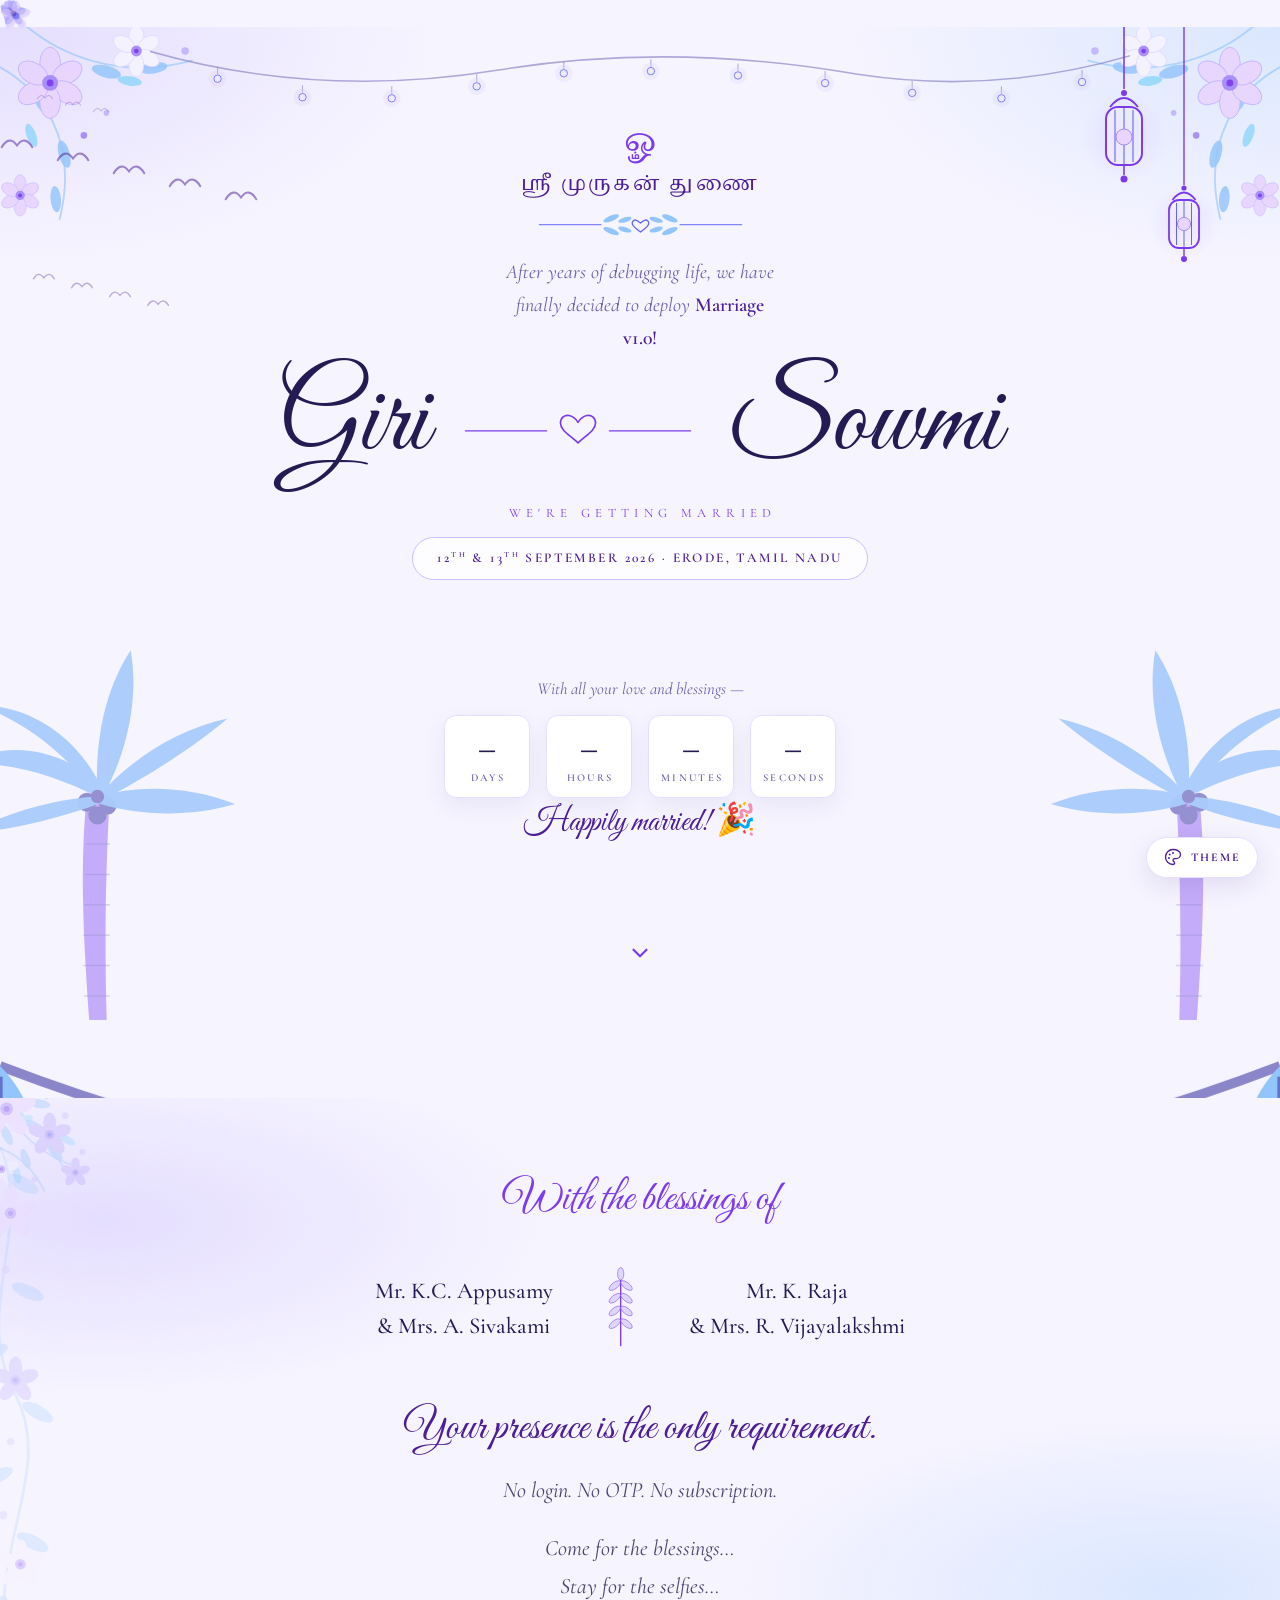
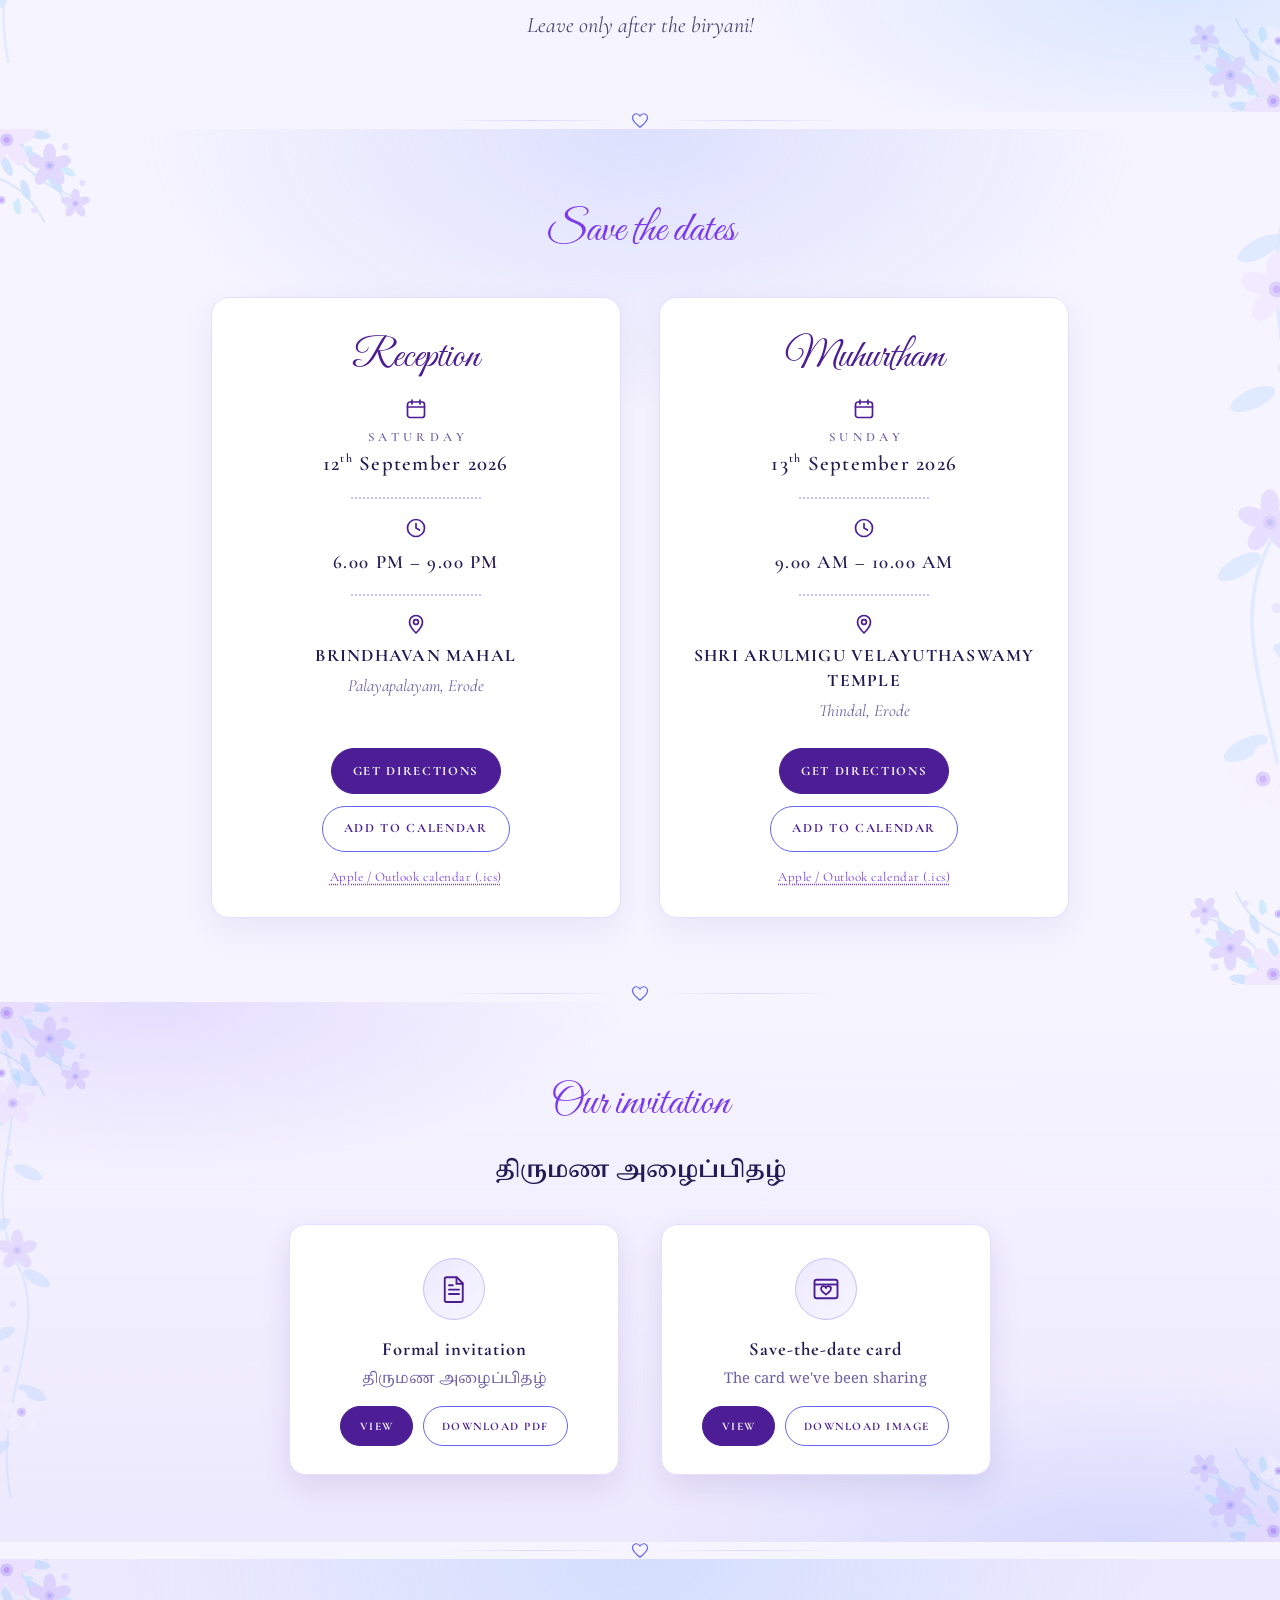
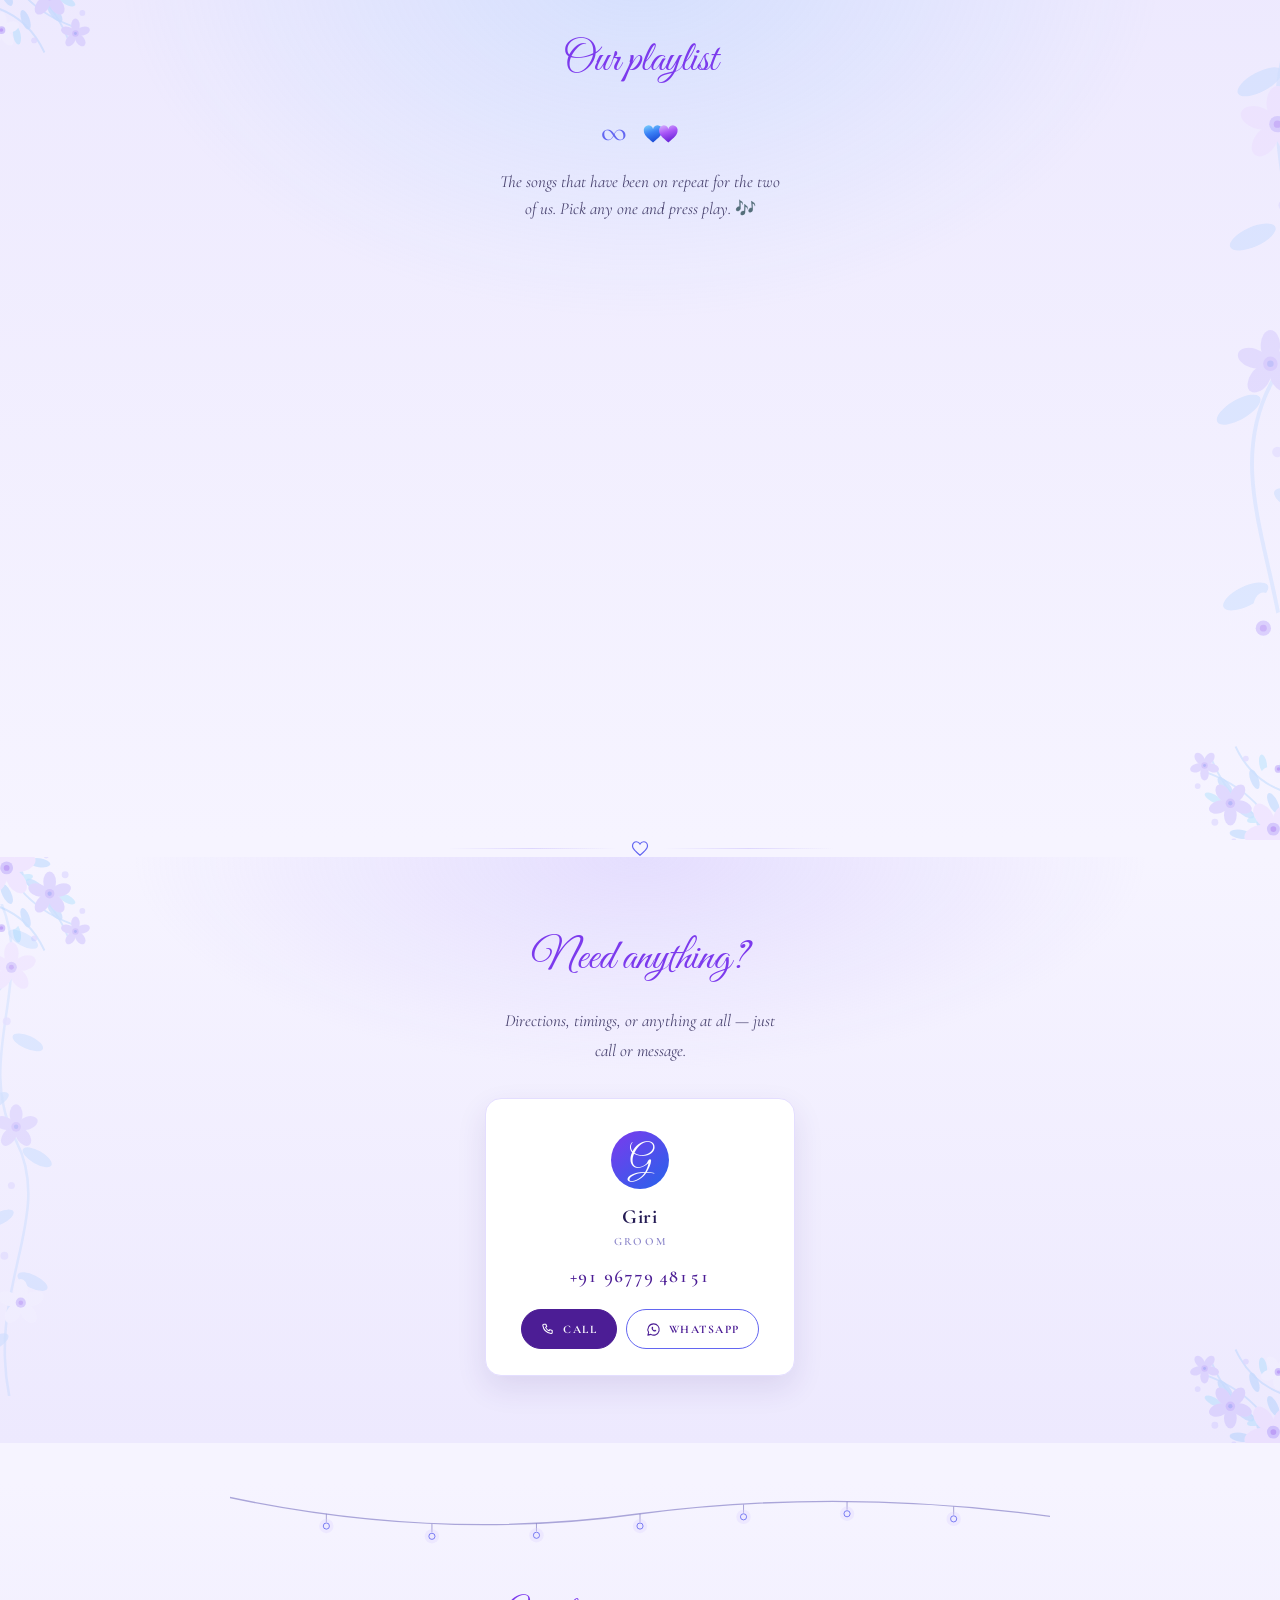
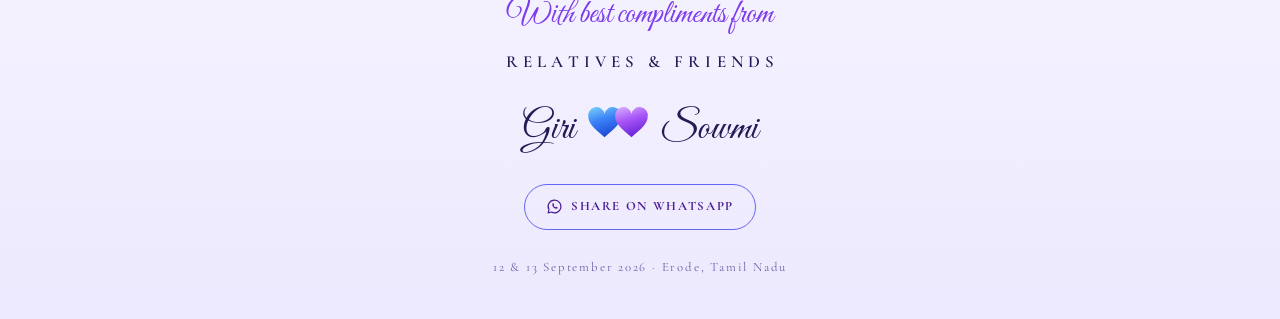
==== index.html @ f637dfdf "Revert "Brighten the page: more lights, flowers and birds" This reverts commit b587373353032cd55e35e" ====
<!doctype html>
<html lang="en">
<head>
<meta charset="utf-8">
<meta name="viewport" content="width=device-width, initial-scale=1">
<title>Giri 💙💜 Sowmi — Wedding Invitation · 12 &amp; 13 September 2026, Erode</title>
<meta name="description" content="Marriage v1.0 deploys 12 &amp; 13 September 2026. Reception at Brindhavan Mahal, Palayapalayam · Muhurtham at Shri Arulmigu Velayuthaswamy Temple, Thindal, Erode.">
<!-- a literal value: a meta tag cannot resolve a CSS variable. js/appearance.js
     rewrites this from --theme-meta whenever the theme changes. -->
<meta name="theme-color" content="#F6F4FF">

<!-- Open Graph (WhatsApp / social share preview) -->
<meta property="og:type" content="website">
<meta property="og:title" content="Giri 💙💜 Sowmi — We're getting married!">
<meta property="og:description" content="Your presence is the only requirement. Reception · Sat 12 Sep 2026, Brindhavan Mahal, Erode. Muhurtham · Sun 13 Sep 2026, Velayuthaswamy Temple, Thindal.">
<meta property="og:url" content="https://girisowmi.github.io/giri-sowmi-wedding/">
<meta property="og:image" content="https://girisowmi.github.io/giri-sowmi-wedding/assets/og.png">
<meta property="og:image:width" content="1200">
<meta property="og:image:height" content="630">
<meta name="twitter:card" content="summary_large_image">

<link rel="icon" href="data:image/svg+xml,<svg xmlns='http://www.w3.org/2000/svg' viewBox='0 0 46 27'><path fill='%233B82F6' d='M13 25.4 C5.3 19 1 15 1 10.4 A5.9 5.9 0 0 1 13 7.9 A5.9 5.9 0 0 1 25 10.4 C25 15 20.7 19 13 25.4 Z'/><path fill='%23A855F7' d='M33 25.4 C25.3 19 21 15 21 10.4 A5.9 5.9 0 0 1 33 7.9 A5.9 5.9 0 0 1 45 10.4 C45 15 40.7 19 33 25.4 Z'/></svg>">

<link rel="preconnect" href="https://fonts.googleapis.com">
<link rel="preconnect" href="https://fonts.gstatic.com" crossorigin>
<link href="https://fonts.googleapis.com/css2?family=Great+Vibes&family=Cormorant+Garamond:ital,wght@0,400;0,500;0,600;0,700;1,400;1,500;1,600&family=Parisienne&family=Lora:ital,wght@0,400;0,500;0,600;0,700;1,400;1,500&family=Pinyon+Script&family=Marcellus&family=Noto+Serif+Tamil:wght@400;600&display=swap" rel="stylesheet">
<link rel="stylesheet" href="./css/style.css">

<script>
  /* inline and blocking on purpose: set the theme before the first paint */
  (function () {
    var r = document.documentElement;
    var q = new URLSearchParams(location.search);
    var t = q.get('theme'), f = q.get('font');
    try {
      if (!t) t = localStorage.getItem('gs-theme');
      if (!f) f = localStorage.getItem('gs-font');
    } catch (e) { /* private mode */ }
    r.setAttribute('data-theme', /^(violet|rose|midnight)$/.test(t) ? t : 'violet');
    r.setAttribute('data-font',  /^(classic|romantic|refined)$/.test(f) ? f : 'classic');
  })();
</script>

<script type="application/ld+json">
[
  {
    "@context": "https://schema.org",
    "@type": "Event",
    "name": "Wedding Reception — Giri & Sowmi",
    "startDate": "2026-09-12T18:00:00+05:30",
    "endDate": "2026-09-12T21:00:00+05:30",
    "eventStatus": "https://schema.org/EventScheduled",
    "eventAttendanceMode": "https://schema.org/OfflineEventAttendanceMode",
    "location": { "@type": "Place", "name": "Brindhavan Mahal", "address": "Palayapalayam, Erode, Tamil Nadu, India" }
  },
  {
    "@context": "https://schema.org",
    "@type": "Event",
    "name": "Muhurtham — Giri & Sowmi",
    "startDate": "2026-09-13T09:00:00+05:30",
    "endDate": "2026-09-13T10:00:00+05:30",
    "eventStatus": "https://schema.org/EventScheduled",
    "eventAttendanceMode": "https://schema.org/OfflineEventAttendanceMode",
    "location": { "@type": "Place", "name": "Shri Arulmigu Velayuthaswamy Temple", "address": "Thindal, Erode, Tamil Nadu, India" }
  }
]
</script>
</head>
<body>

  <!-- palm defined once, used twice; inline so the theme variables reach it -->
  <svg class="svg-defs" width="0" height="0" aria-hidden="true" focusable="false">
    <!-- the couple's 💙💜 monogram, drawn rather than typed: emoji render
         differently on every platform and never match the page -->
    <linearGradient id="heart-blue" x1="0" y1="0" x2=".35" y2="1">
      <stop offset="0" stop-color="#7DD3FC"/>
      <stop offset=".5" stop-color="#3B82F6"/>
      <stop offset="1" stop-color="#1D4ED8"/>
    </linearGradient>
    <linearGradient id="heart-purple" x1="0" y1="0" x2=".35" y2="1">
      <stop offset="0" stop-color="#D8B4FE"/>
      <stop offset=".5" stop-color="#A855F7"/>
      <stop offset="1" stop-color="#6D28D9"/>
    </linearGradient>
    <!-- a corner spray; flipped with CSS to serve all four corners -->
    <symbol id="corner-spray" viewBox="0 0 200 200">
      <g fill="none" stroke="var(--leaf)" stroke-width="2.2" opacity=".7">
        <path d="M-6 18 C42 26 78 58 96 104"/>
        <path d="M14 -6 C24 40 58 74 108 90"/>
        <path d="M-4 62 C30 68 54 88 68 118"/>
      </g>
      <g fill="var(--leaf)" opacity=".8">
        <ellipse cx="30" cy="24" rx="15" ry="6"   transform="rotate(24 30 24)"/>
        <ellipse cx="58" cy="44" rx="14" ry="5.6" transform="rotate(38 58 44)"/>
        <ellipse cx="80" cy="72" rx="13" ry="5.2" transform="rotate(52 80 72)"/>
        <ellipse cx="24" cy="52" rx="13" ry="5.2" transform="rotate(64 24 52)"/>
        <ellipse cx="46" cy="80" rx="12" ry="4.8" transform="rotate(70 46 80)"/>
        <ellipse cx="62" cy="16" rx="13" ry="5.2" transform="rotate(8 62 16)"/>
      </g>
      <g fill="var(--leaf-2)" opacity=".65">
        <ellipse cx="44" cy="34" rx="11" ry="4.4" transform="rotate(-14 44 34)"/>
        <ellipse cx="36" cy="98" rx="11" ry="4.4" transform="rotate(80 36 98)"/>
        <ellipse cx="94" cy="58" rx="11" ry="4.4" transform="rotate(28 94 58)"/>
      </g>
      <!-- blooms, largest nearest the corner -->
      <g transform="translate(24 22)">
        <g fill="var(--deco)">
          <ellipse cy="-19" rx="10" ry="16"/><ellipse cy="-19" rx="10" ry="16" transform="rotate(72)"/>
          <ellipse cy="-19" rx="10" ry="16" transform="rotate(144)"/><ellipse cy="-19" rx="10" ry="16" transform="rotate(216)"/>
          <ellipse cy="-19" rx="10" ry="16" transform="rotate(288)"/>
        </g>
        <circle r="7.5" fill="var(--deco-mid)"/><circle r="3.4" fill="var(--accent)"/>
      </g>
      <g transform="translate(74 52) scale(.74)">
        <g fill="var(--deco-2)">
          <ellipse cy="-19" rx="10" ry="16"/><ellipse cy="-19" rx="10" ry="16" transform="rotate(72)"/>
          <ellipse cy="-19" rx="10" ry="16" transform="rotate(144)"/><ellipse cy="-19" rx="10" ry="16" transform="rotate(216)"/>
          <ellipse cy="-19" rx="10" ry="16" transform="rotate(288)"/>
        </g>
        <circle r="7.5" fill="var(--deco-mid)"/><circle r="3.4" fill="var(--accent-2)"/>
      </g>
      <g transform="translate(18 92) scale(.6)">
        <g fill="var(--deco-pale)">
          <ellipse cy="-19" rx="10" ry="16"/><ellipse cy="-19" rx="10" ry="16" transform="rotate(72)"/>
          <ellipse cy="-19" rx="10" ry="16" transform="rotate(144)"/><ellipse cy="-19" rx="10" ry="16" transform="rotate(216)"/>
          <ellipse cy="-19" rx="10" ry="16" transform="rotate(288)"/>
        </g>
        <circle r="7.5" fill="var(--deco-mid)"/><circle r="3.4" fill="var(--accent)"/>
      </g>
      <g transform="translate(104 96) scale(.5)">
        <g fill="var(--deco-2)">
          <ellipse cy="-19" rx="10" ry="16"/><ellipse cy="-19" rx="10" ry="16" transform="rotate(72)"/>
          <ellipse cy="-19" rx="10" ry="16" transform="rotate(144)"/><ellipse cy="-19" rx="10" ry="16" transform="rotate(216)"/>
          <ellipse cy="-19" rx="10" ry="16" transform="rotate(288)"/>
        </g>
        <circle r="7.5" fill="var(--deco-mid)"/><circle r="3.4" fill="var(--accent-2)"/>
      </g>
      <g fill="var(--accent-soft)" opacity=".85">
        <circle cx="92" cy="30" r="4"/><circle cx="112" cy="72" r="3.4"/>
        <circle cx="56" cy="104" r="3.4"/><circle cx="8" cy="76" r="3"/>
        <circle cx="70" cy="8" r="3"/>
      </g>
    </symbol>

    <!-- a trailing vine for the page's left and right edges -->
    <symbol id="edge-vine" viewBox="0 0 90 420">
      <path d="M18 -8 C54 62 -4 130 34 202 C68 268 6 330 30 428"
            fill="none" stroke="var(--leaf)" stroke-width="2.2" opacity=".62"/>
      <g fill="var(--leaf)" opacity=".72">
        <ellipse cx="40" cy="30"  rx="14" ry="5.6" transform="rotate(28 40 30)"/>
        <ellipse cx="14" cy="72"  rx="13" ry="5.2" transform="rotate(-32 14 72)"/>
        <ellipse cx="44" cy="118" rx="14" ry="5.6" transform="rotate(24 44 118)"/>
        <ellipse cx="16" cy="168" rx="13" ry="5.2" transform="rotate(-28 16 168)"/>
        <ellipse cx="52" cy="216" rx="14" ry="5.6" transform="rotate(30 52 216)"/>
        <ellipse cx="20" cy="268" rx="13" ry="5.2" transform="rotate(-26 20 268)"/>
        <ellipse cx="48" cy="322" rx="14" ry="5.6" transform="rotate(26 48 322)"/>
        <ellipse cx="16" cy="374" rx="13" ry="5.2" transform="rotate(-30 16 374)"/>
      </g>
      <g transform="translate(30 54) scale(.62)">
        <g fill="var(--deco)">
          <ellipse cy="-19" rx="10" ry="16"/><ellipse cy="-19" rx="10" ry="16" transform="rotate(72)"/>
          <ellipse cy="-19" rx="10" ry="16" transform="rotate(144)"/><ellipse cy="-19" rx="10" ry="16" transform="rotate(216)"/>
          <ellipse cy="-19" rx="10" ry="16" transform="rotate(288)"/>
        </g>
        <circle r="7.5" fill="var(--deco-mid)"/><circle r="3.4" fill="var(--accent)"/>
      </g>
      <g transform="translate(34 190) scale(.55)">
        <g fill="var(--deco-2)">
          <ellipse cy="-19" rx="10" ry="16"/><ellipse cy="-19" rx="10" ry="16" transform="rotate(72)"/>
          <ellipse cy="-19" rx="10" ry="16" transform="rotate(144)"/><ellipse cy="-19" rx="10" ry="16" transform="rotate(216)"/>
          <ellipse cy="-19" rx="10" ry="16" transform="rotate(288)"/>
        </g>
        <circle r="7.5" fill="var(--deco-mid)"/><circle r="3.4" fill="var(--accent-2)"/>
      </g>
      <g transform="translate(38 340) scale(.58)">
        <g fill="var(--deco-pale)">
          <ellipse cy="-19" rx="10" ry="16"/><ellipse cy="-19" rx="10" ry="16" transform="rotate(72)"/>
          <ellipse cy="-19" rx="10" ry="16" transform="rotate(144)"/><ellipse cy="-19" rx="10" ry="16" transform="rotate(216)"/>
          <ellipse cy="-19" rx="10" ry="16" transform="rotate(288)"/>
        </g>
        <circle r="7.5" fill="var(--deco-mid)"/><circle r="3.4" fill="var(--accent)"/>
      </g>
      <g fill="var(--accent-soft)" opacity=".8">
        <circle cx="26" cy="100" r="3.4"/><circle cx="30" cy="240" r="3"/><circle cx="24" cy="300" r="3.4"/>
      </g>
    </symbol>

    <symbol id="palm-sym" viewBox="0 0 300 420">
      <path d="M143 415 C136 320 132 240 140 168 L164 168 C160 240 158 320 161 415 Z" fill="var(--trunk)" opacity=".92"/>
      <g stroke="var(--deep)" stroke-width="1.6" opacity=".35" fill="none">
        <path d="M137 380h27M136 348h28M136 316h28M137 284h27M138 252h26M139 220h25M140 188h24"/>
      </g>
      <g fill="var(--deep)">
        <circle cx="140" cy="176" r="10"/><circle cx="162" cy="180" r="9"/><circle cx="151" cy="190" r="9.5"/>
      </g>
      <g class="fronds" fill="var(--frond)" opacity=".95">
        <path class="frond f1" d="M151 170 C110 150 60 132 8 136 C58 108 116 122 151 156 Z"/>
        <path class="frond f2" d="M151 170 C120 128 78 92 26 74 C88 74 134 116 154 158 Z"/>
        <path class="frond f3" d="M151 170 C148 118 156 62 186 16 C196 74 178 130 158 168 Z"/>
        <path class="frond f4" d="M151 170 C186 132 232 100 288 88 C240 128 190 156 156 174 Z"/>
        <path class="frond f5" d="M151 170 C192 158 246 158 296 178 C242 194 188 188 154 178 Z"/>
        <path class="frond f6" d="M151 170 C112 172 62 184 16 208 C64 206 118 190 152 178 Z"/>
      </g>
      <circle cx="151" cy="170" r="7" fill="var(--deep)"/>
    </symbol>
  </svg>


<div class="petals" aria-hidden="true"></div>
<div class="blooms" aria-hidden="true"></div>
<canvas class="crackers" id="crackers" aria-hidden="true"></canvas>

<header class="hero">
  <!-- flocks crossing the sky, above the wash but under the names -->
  <div class="birds" aria-hidden="true">
    <div class="flock flock1">
      <svg class="bird b1" viewBox="0 0 40 24"><path d="M2 14C8 4 14 4 20 12c6-8 12-8 18 2" fill="none" stroke="currentColor" stroke-width="2.4" stroke-linecap="round"/></svg>
      <svg class="bird b2" viewBox="0 0 40 24"><path d="M2 14C8 4 14 4 20 12c6-8 12-8 18 2" fill="none" stroke="currentColor" stroke-width="2.4" stroke-linecap="round"/></svg>
      <svg class="bird b3" viewBox="0 0 40 24"><path d="M2 14C8 4 14 4 20 12c6-8 12-8 18 2" fill="none" stroke="currentColor" stroke-width="2.4" stroke-linecap="round"/></svg>
      <svg class="bird b4" viewBox="0 0 40 24"><path d="M2 14C8 4 14 4 20 12c6-8 12-8 18 2" fill="none" stroke="currentColor" stroke-width="2.4" stroke-linecap="round"/></svg>
      <svg class="bird b5" viewBox="0 0 40 24"><path d="M2 14C8 4 14 4 20 12c6-8 12-8 18 2" fill="none" stroke="currentColor" stroke-width="2.4" stroke-linecap="round"/></svg>
    </div>
    <div class="flock flock2">
      <svg class="bird b1" viewBox="0 0 40 24"><path d="M2 14C8 4 14 4 20 12c6-8 12-8 18 2" fill="none" stroke="currentColor" stroke-width="2.4" stroke-linecap="round"/></svg>
      <svg class="bird b2" viewBox="0 0 40 24"><path d="M2 14C8 4 14 4 20 12c6-8 12-8 18 2" fill="none" stroke="currentColor" stroke-width="2.4" stroke-linecap="round"/></svg>
      <svg class="bird b3" viewBox="0 0 40 24"><path d="M2 14C8 4 14 4 20 12c6-8 12-8 18 2" fill="none" stroke="currentColor" stroke-width="2.4" stroke-linecap="round"/></svg>
      <svg class="bird b4" viewBox="0 0 40 24"><path d="M2 14C8 4 14 4 20 12c6-8 12-8 18 2" fill="none" stroke="currentColor" stroke-width="2.4" stroke-linecap="round"/></svg>
    </div>
    <div class="flock flock3">
      <svg class="bird b1" viewBox="0 0 40 24"><path d="M2 14C8 4 14 4 20 12c6-8 12-8 18 2" fill="none" stroke="currentColor" stroke-width="2.4" stroke-linecap="round"/></svg>
      <svg class="bird b2" viewBox="0 0 40 24"><path d="M2 14C8 4 14 4 20 12c6-8 12-8 18 2" fill="none" stroke="currentColor" stroke-width="2.4" stroke-linecap="round"/></svg>
      <svg class="bird b3" viewBox="0 0 40 24"><path d="M2 14C8 4 14 4 20 12c6-8 12-8 18 2" fill="none" stroke="currentColor" stroke-width="2.4" stroke-linecap="round"/></svg>
    </div>
  </div>

  <!-- string lights -->
  <svg class="lights" viewBox="0 0 900 84" aria-hidden="true" focusable="false">
    <path d="M-10 14 Q150 62 320 34 Q480 8 650 38 Q780 58 910 18" fill="none" stroke="var(--muted)" stroke-width="1.4" opacity=".75"/>
    <g class="bulbs">
      <g><line x1="62"  y1="31" x2="62"  y2="38" stroke="var(--muted)"/><circle class="halo" cx="62"  cy="42" r="8"/><circle class="b" cx="62"  cy="42" r="3.4"/></g>
      <g><line x1="140" y1="48" x2="140" y2="55" stroke="var(--muted)"/><circle class="halo" cx="140" cy="59" r="8"/><circle class="b" cx="140" cy="59" r="3.4"/></g>
      <g><line x1="222" y1="49" x2="222" y2="56" stroke="var(--muted)"/><circle class="halo" cx="222" cy="60" r="8"/><circle class="b" cx="222" cy="60" r="3.4"/></g>
      <g><line x1="300" y1="38" x2="300" y2="45" stroke="var(--muted)"/><circle class="halo" cx="300" cy="49" r="8"/><circle class="b" cx="300" cy="49" r="3.4"/></g>
      <g><line x1="380" y1="26" x2="380" y2="33" stroke="var(--muted)"/><circle class="halo" cx="380" cy="37" r="8"/><circle class="b" cx="380" cy="37" r="3.4"/></g>
      <g><line x1="460" y1="24" x2="460" y2="31" stroke="var(--muted)"/><circle class="halo" cx="460" cy="35" r="8"/><circle class="b" cx="460" cy="35" r="3.4"/></g>
      <g><line x1="540" y1="28" x2="540" y2="35" stroke="var(--muted)"/><circle class="halo" cx="540" cy="39" r="8"/><circle class="b" cx="540" cy="39" r="3.4"/></g>
      <g><line x1="620" y1="35" x2="620" y2="42" stroke="var(--muted)"/><circle class="halo" cx="620" cy="46" r="8"/><circle class="b" cx="620" cy="46" r="3.4"/></g>
      <g><line x1="700" y1="44" x2="700" y2="51" stroke="var(--muted)"/><circle class="halo" cx="700" cy="55" r="8"/><circle class="b" cx="700" cy="55" r="3.4"/></g>
      <g><line x1="782" y1="49" x2="782" y2="56" stroke="var(--muted)"/><circle class="halo" cx="782" cy="60" r="8"/><circle class="b" cx="782" cy="60" r="3.4"/></g>
      <g><line x1="856" y1="34" x2="856" y2="41" stroke="var(--muted)"/><circle class="halo" cx="856" cy="45" r="8"/><circle class="b" cx="856" cy="45" r="3.4"/></g>
    </g>
  </svg>

  <!-- corner florals -->
  <svg class="corner tl" viewBox="0 0 320 320" aria-hidden="true" focusable="false">
    <path d="M-10 40 C60 70 92 132 72 212" fill="none" stroke="var(--leaf)" stroke-width="2" opacity=".65"/>
    <path d="M20 -10 C70 42 142 62 214 42" fill="none" stroke="var(--leaf)" stroke-width="2" opacity=".65"/>
    <g fill="var(--leaf)" opacity=".85">
      <ellipse cx="54" cy="88"  rx="16" ry="6.4" transform="rotate(55 54 88)"/>
      <ellipse cx="77" cy="142" rx="15" ry="6"   transform="rotate(75 77 142)"/>
      <ellipse cx="68" cy="190" rx="14" ry="5.6" transform="rotate(85 68 190)"/>
      <ellipse cx="122" cy="54" rx="16" ry="6.4" transform="rotate(15 122 54)"/>
      <ellipse cx="172" cy="50" rx="15" ry="6"   transform="rotate(-8 172 50)"/>
    </g>
    <g fill="var(--leaf-2)" opacity=".7">
      <ellipse cx="42" cy="122" rx="13" ry="5" transform="rotate(70 42 122)"/>
      <ellipse cx="147" cy="64" rx="13" ry="5" transform="rotate(8 147 64)"/>
    </g>
    <g transform="translate(62 66)">
      <ellipse cx="0" cy="-21" rx="11" ry="17" fill="var(--deco)" stroke="var(--deco-2)"/>
      <ellipse cx="0" cy="-21" rx="11" ry="17" fill="var(--deco)" stroke="var(--deco-2)" transform="rotate(60)"/>
      <ellipse cx="0" cy="-21" rx="11" ry="17" fill="var(--deco)" stroke="var(--deco-2)" transform="rotate(120)"/>
      <ellipse cx="0" cy="-21" rx="11" ry="17" fill="var(--deco)" stroke="var(--deco-2)" transform="rotate(180)"/>
      <ellipse cx="0" cy="-21" rx="11" ry="17" fill="var(--deco)" stroke="var(--deco-2)" transform="rotate(240)"/>
      <ellipse cx="0" cy="-21" rx="11" ry="17" fill="var(--deco)" stroke="var(--deco-2)" transform="rotate(300)"/>
      <circle r="8.5" fill="var(--deco-mid)"/><circle r="3.6" fill="var(--accent)"/>
    </g>
    <g transform="translate(154 32) scale(.72)">
      <ellipse cx="0" cy="-21" rx="11" ry="17" fill="var(--deco-pale)" stroke="var(--accent-pale)"/>
      <ellipse cx="0" cy="-21" rx="11" ry="17" fill="var(--deco-pale)" stroke="var(--accent-pale)" transform="rotate(60)"/>
      <ellipse cx="0" cy="-21" rx="11" ry="17" fill="var(--deco-pale)" stroke="var(--accent-pale)" transform="rotate(120)"/>
      <ellipse cx="0" cy="-21" rx="11" ry="17" fill="var(--deco-pale)" stroke="var(--accent-pale)" transform="rotate(180)"/>
      <ellipse cx="0" cy="-21" rx="11" ry="17" fill="var(--deco-pale)" stroke="var(--accent-pale)" transform="rotate(240)"/>
      <ellipse cx="0" cy="-21" rx="11" ry="17" fill="var(--deco-pale)" stroke="var(--accent-pale)" transform="rotate(300)"/>
      <circle r="8" fill="var(--deco-mid)"/><circle r="3.4" fill="var(--accent)"/>
    </g>
    <g transform="translate(30 186) scale(.58)">
      <ellipse cx="0" cy="-21" rx="11" ry="17" fill="var(--deco)" stroke="var(--deco-2)"/>
      <ellipse cx="0" cy="-21" rx="11" ry="17" fill="var(--deco)" stroke="var(--deco-2)" transform="rotate(60)"/>
      <ellipse cx="0" cy="-21" rx="11" ry="17" fill="var(--deco)" stroke="var(--deco-2)" transform="rotate(120)"/>
      <ellipse cx="0" cy="-21" rx="11" ry="17" fill="var(--deco)" stroke="var(--deco-2)" transform="rotate(180)"/>
      <ellipse cx="0" cy="-21" rx="11" ry="17" fill="var(--deco)" stroke="var(--deco-2)" transform="rotate(240)"/>
      <ellipse cx="0" cy="-21" rx="11" ry="17" fill="var(--deco)" stroke="var(--deco-2)" transform="rotate(300)"/>
      <circle r="8.5" fill="var(--deco-mid)"/><circle r="3.6" fill="var(--accent)"/>
    </g>
    <circle cx="206" cy="32" r="4"   fill="var(--deco-2)"/>
    <circle cx="98"  cy="122" r="3.5" fill="var(--deco-mid)"/>
    <circle cx="122" cy="98"  r="3"   fill="var(--deco-2)"/>
  </svg>
  <svg class="corner tr" viewBox="0 0 320 320" aria-hidden="true" focusable="false">
    <path d="M-10 40 C60 70 92 132 72 212" fill="none" stroke="var(--leaf)" stroke-width="2" opacity=".65"/>
    <path d="M20 -10 C70 42 142 62 214 42" fill="none" stroke="var(--leaf)" stroke-width="2" opacity=".65"/>
    <g fill="var(--leaf)" opacity=".85">
      <ellipse cx="54" cy="88"  rx="16" ry="6.4" transform="rotate(55 54 88)"/>
      <ellipse cx="77" cy="142" rx="15" ry="6"   transform="rotate(75 77 142)"/>
      <ellipse cx="68" cy="190" rx="14" ry="5.6" transform="rotate(85 68 190)"/>
      <ellipse cx="122" cy="54" rx="16" ry="6.4" transform="rotate(15 122 54)"/>
      <ellipse cx="172" cy="50" rx="15" ry="6"   transform="rotate(-8 172 50)"/>
    </g>
    <g fill="var(--leaf-2)" opacity=".7">
      <ellipse cx="42" cy="122" rx="13" ry="5" transform="rotate(70 42 122)"/>
      <ellipse cx="147" cy="64" rx="13" ry="5" transform="rotate(8 147 64)"/>
    </g>
    <g transform="translate(62 66)">
      <ellipse cx="0" cy="-21" rx="11" ry="17" fill="var(--deco)" stroke="var(--deco-2)"/>
      <ellipse cx="0" cy="-21" rx="11" ry="17" fill="var(--deco)" stroke="var(--deco-2)" transform="rotate(60)"/>
      <ellipse cx="0" cy="-21" rx="11" ry="17" fill="var(--deco)" stroke="var(--deco-2)" transform="rotate(120)"/>
      <ellipse cx="0" cy="-21" rx="11" ry="17" fill="var(--deco)" stroke="var(--deco-2)" transform="rotate(180)"/>
      <ellipse cx="0" cy="-21" rx="11" ry="17" fill="var(--deco)" stroke="var(--deco-2)" transform="rotate(240)"/>
      <ellipse cx="0" cy="-21" rx="11" ry="17" fill="var(--deco)" stroke="var(--deco-2)" transform="rotate(300)"/>
      <circle r="8.5" fill="var(--deco-mid)"/><circle r="3.6" fill="var(--accent)"/>
    </g>
    <g transform="translate(154 32) scale(.72)">
      <ellipse cx="0" cy="-21" rx="11" ry="17" fill="var(--deco-pale)" stroke="var(--accent-pale)"/>
      <ellipse cx="0" cy="-21" rx="11" ry="17" fill="var(--deco-pale)" stroke="var(--accent-pale)" transform="rotate(60)"/>
      <ellipse cx="0" cy="-21" rx="11" ry="17" fill="var(--deco-pale)" stroke="var(--accent-pale)" transform="rotate(120)"/>
      <ellipse cx="0" cy="-21" rx="11" ry="17" fill="var(--deco-pale)" stroke="var(--accent-pale)" transform="rotate(180)"/>
      <ellipse cx="0" cy="-21" rx="11" ry="17" fill="var(--deco-pale)" stroke="var(--accent-pale)" transform="rotate(240)"/>
      <ellipse cx="0" cy="-21" rx="11" ry="17" fill="var(--deco-pale)" stroke="var(--accent-pale)" transform="rotate(300)"/>
      <circle r="8" fill="var(--deco-mid)"/><circle r="3.4" fill="var(--accent)"/>
    </g>
    <g transform="translate(30 186) scale(.58)">
      <ellipse cx="0" cy="-21" rx="11" ry="17" fill="var(--deco)" stroke="var(--deco-2)"/>
      <ellipse cx="0" cy="-21" rx="11" ry="17" fill="var(--deco)" stroke="var(--deco-2)" transform="rotate(60)"/>
      <ellipse cx="0" cy="-21" rx="11" ry="17" fill="var(--deco)" stroke="var(--deco-2)" transform="rotate(120)"/>
      <ellipse cx="0" cy="-21" rx="11" ry="17" fill="var(--deco)" stroke="var(--deco-2)" transform="rotate(180)"/>
      <ellipse cx="0" cy="-21" rx="11" ry="17" fill="var(--deco)" stroke="var(--deco-2)" transform="rotate(240)"/>
      <ellipse cx="0" cy="-21" rx="11" ry="17" fill="var(--deco)" stroke="var(--deco-2)" transform="rotate(300)"/>
      <circle r="8.5" fill="var(--deco-mid)"/><circle r="3.6" fill="var(--accent)"/>
    </g>
    <circle cx="206" cy="32" r="4"   fill="var(--deco-2)"/>
    <circle cx="98"  cy="122" r="3.5" fill="var(--deco-mid)"/>
    <circle cx="122" cy="98"  r="3"   fill="var(--deco-2)"/>
  </svg>

  <!-- hanging lanterns -->
  <svg class="lanterns" viewBox="0 0 150 310" aria-hidden="true" focusable="false">
    <defs>
      <radialGradient id="glow">
        <stop offset="0" stop-color="var(--glow)" stop-opacity=".6"/>
        <stop offset="1" stop-color="var(--glow)" stop-opacity="0"/>
      </radialGradient>
    </defs>
    <g class="lan lan1">
      <line x1="45" y1="0" x2="45" y2="62" stroke="var(--accent)" stroke-width="1.6"/>
      <circle cx="45" cy="110" r="44" fill="url(#glow)"/>
      <circle cx="45" cy="66" r="3" fill="var(--accent)"/>
      <path d="M31 80 Q45 62 59 80" fill="none" stroke="var(--accent)" stroke-width="2"/>
      <rect x="27" y="80" width="36" height="58" rx="12" fill="var(--deco-pale)" fill-opacity=".35" stroke="var(--accent)" stroke-width="2"/>
      <path d="M36 83 V135 M45 81 V137 M54 83 V135" fill="none" stroke="var(--accent-2)" stroke-width="1.1"/>
      <circle cx="45" cy="110" r="8" fill="var(--deco)" stroke="var(--deco-mid)"/>
      <line x1="45" y1="138" x2="45" y2="148" stroke="var(--accent)" stroke-width="1.6"/>
      <circle cx="45" cy="152" r="3.5" fill="var(--accent)"/>
    </g>
    <g transform="translate(60 0)">
      <g class="lan lan2">
        <line x1="45" y1="0" x2="45" y2="158" stroke="var(--accent)" stroke-width="1.4"/>
        <circle cx="45" cy="196" r="36" fill="url(#glow)"/>
        <circle cx="45" cy="161" r="2.6" fill="var(--accent)"/>
        <path d="M33.4 173 Q45 158 56.6 173" fill="none" stroke="var(--accent)" stroke-width="1.8"/>
        <rect x="30" y="173" width="30" height="48" rx="10" fill="var(--deco-pale)" fill-opacity=".35" stroke="var(--accent)" stroke-width="1.8"/>
        <path d="M37.5 176 V218 M45 174 V220 M52.5 176 V218" fill="none" stroke="var(--accent-2)" stroke-width="1"/>
        <circle cx="45" cy="197" r="6.6" fill="var(--deco)" stroke="var(--deco-mid)"/>
        <line x1="45" y1="221" x2="45" y2="229" stroke="var(--accent)" stroke-width="1.4"/>
        <circle cx="45" cy="232" r="3" fill="var(--accent)"/>
      </g>
    </g>
  </svg>

  <div class="hero-inner">
    <p class="om fx" lang="ta" aria-hidden="true">ௐ</p>
    <p class="motto fx" lang="ta">ஸ்ரீ முருகன் துணை</p>
    <svg class="leafdiv fx" viewBox="0 0 220 26" aria-hidden="true" focusable="false">
      <line x1="6" y1="13" x2="70" y2="13" stroke="var(--accent-2)" stroke-width="1"/>
      <g fill="var(--leaf)">
        <ellipse cx="80" cy="6.5" rx="8.5" ry="2.9" transform="rotate(-22 80 6.5)"/>
        <ellipse cx="80" cy="19.5" rx="8.5" ry="2.9" transform="rotate(22 80 19.5)"/>
        <ellipse cx="94" cy="8"   rx="7"   ry="2.5" transform="rotate(-16 94 8)"/>
        <ellipse cx="94" cy="18"  rx="7"   ry="2.5" transform="rotate(16 94 18)"/>
      </g>
      <path d="M110 20.5 C106 17 101.5 14.9 101.5 11.6 C101.5 9.3 103.4 7.8 105.3 8.3 C107 8.7 108.4 9.9 110 11.4 C111.6 9.9 113 8.7 114.7 8.3 C116.6 7.8 118.5 9.3 118.5 11.6 C118.5 14.9 114 17 110 20.5 Z"
            fill="none" stroke="var(--accent-2)" stroke-width="1.3" stroke-linejoin="round"/>
      <g fill="var(--leaf)">
        <ellipse cx="126" cy="8"   rx="7"   ry="2.5" transform="rotate(16 126 8)"/>
        <ellipse cx="126" cy="18"  rx="7"   ry="2.5" transform="rotate(-16 126 18)"/>
        <ellipse cx="140" cy="6.5" rx="8.5" ry="2.9" transform="rotate(22 140 6.5)"/>
        <ellipse cx="140" cy="19.5" rx="8.5" ry="2.9" transform="rotate(-22 140 19.5)"/>
      </g>
      <line x1="150" y1="13" x2="214" y2="13" stroke="var(--accent-2)" stroke-width="1"/>
    </svg>
    <p class="tease fx">After years of debugging life, we have finally
      decided to deploy <b>Marriage v1.0!</b></p>

    <h1 class="names fx" aria-label="Giri and Sowmi">
      <span class="name">Giri</span>
      <svg class="flourish" viewBox="0 0 260 56" aria-hidden="true" focusable="false">
        <path d="M8 28 H96" stroke="var(--accent)" stroke-width="1.5" stroke-linecap="round"/>
        <path d="M130 41 C121 32.5 111 27.5 111 19.5 C111 13.8 115.7 10.3 120.4 11.4 C124.6 12.4 127.9 15.3 130 18.8 C132.1 15.3 135.4 12.4 139.6 11.4 C144.3 10.3 149 13.8 149 19.5 C149 27.5 139 32.5 130 41 Z" fill="none" stroke="var(--accent)" stroke-width="1.8" stroke-linejoin="round"/>
        <path d="M164 28 H252" stroke="var(--accent)" stroke-width="1.5" stroke-linecap="round"/>
      </svg>
      <span class="name">Sowmi</span>
    </h1>

    <p class="announce fx">We're getting married</p>
    <p class="datepill fx">12<sup>th</sup> &amp; 13<sup>th</sup> September 2026 · Erode, Tamil Nadu</p>

    <section class="countdown fx" aria-label="Countdown to the wedding">
      <p class="cd-label" id="cdLabel">The celebrations begin in</p>
      <div class="cd-grid" id="cdGrid">
        <div class="tile"><span class="num" id="cdD">–</span><span class="lab">Days</span></div>
        <div class="tile"><span class="num" id="cdH">–</span><span class="lab">Hours</span></div>
        <div class="tile"><span class="num" id="cdM">–</span><span class="lab">Minutes</span></div>
        <div class="tile"><span class="num" id="cdS">–</span><span class="lab">Seconds</span></div>
      </div>
      <p class="cd-done" id="cdDone" hidden>Happily married! <span class="emoji">🎉</span></p>
    </section>

    <a class="scrollhint fx" href="#blessings" aria-label="Scroll down to the invitation details">
      <svg viewBox="0 0 24 24" width="26" height="26" aria-hidden="true" focusable="false">
        <path d="M6 9l6 6 6-6" fill="none" stroke="currentColor" stroke-width="2" stroke-linecap="round" stroke-linejoin="round"/>
      </svg>
    </a>
  </div>

  <!-- coconut palms framing the foot of the hero -->
  <svg class="palm palm-l" viewBox="0 0 300 420" aria-hidden="true" focusable="false"><use href="#palm-sym"/></svg>
  <svg class="palm palm-r" viewBox="0 0 300 420" aria-hidden="true" focusable="false"><use href="#palm-sym"/></svg>
</header>

<main>
  <svg class="toran" viewBox="0 0 240 112" preserveAspectRatio="xMidYMin slice" aria-hidden="true" focusable="false">
    <defs>
      <g id="toran-bloom">
        <g fill="var(--deco)">
          <circle cx="0" cy="-7" r="6.4"/><circle cx="6.6" cy="-2.4" r="6.4"/>
          <circle cx="4.1" cy="5.7" r="6.4"/><circle cx="-4.1" cy="5.7" r="6.4"/>
          <circle cx="-6.6" cy="-2.4" r="6.4"/>
        </g>
        <g fill="var(--deco-pale)">
          <circle cx="0" cy="-4.2" r="4.6"/><circle cx="4" cy="1.4" r="4.6"/><circle cx="-4" cy="1.4" r="4.6"/>
        </g>
        <circle r="3.1" fill="var(--accent-2)"/><circle r="1.3" fill="var(--deep)"/>
      </g>
      <g id="toran-leaf">
        <path d="M0 0 C9 9 10 24 0 36 C-10 24 -9 9 0 0 Z" fill="var(--leaf)"/>
        <path d="M0 2 V33" stroke="var(--deep)" stroke-width="1" opacity=".55"/>
      </g>
      <pattern id="toran-pat" width="240" height="112" patternUnits="userSpaceOnUse">
        <path d="M0 12 Q120 58 240 12" fill="none" stroke="var(--muted)" stroke-width="1.8"/>
        <g transform="translate(0 12)"><use href="#toran-leaf"/></g>
        <g transform="translate(30 34)"><use href="#toran-bloom"/></g>
        <g transform="translate(60 29)"><use href="#toran-leaf"/></g>
        <g transform="translate(90 47)"><use href="#toran-bloom"/></g>
        <g transform="translate(120 35)"><use href="#toran-leaf"/></g>
        <g transform="translate(150 47)"><use href="#toran-bloom"/></g>
        <g transform="translate(180 29)"><use href="#toran-leaf"/></g>
        <g transform="translate(210 34)"><use href="#toran-bloom"/></g>
        <g transform="translate(240 12)"><use href="#toran-leaf"/></g>
        <g fill="var(--deco-pale)" opacity=".9">
          <circle cx="15" cy="21" r="2.6"/><circle cx="45" cy="30" r="2.6"/>
          <circle cx="75" cy="36" r="2.6"/><circle cx="105" cy="39" r="2.6"/>
          <circle cx="135" cy="39" r="2.6"/><circle cx="165" cy="36" r="2.6"/>
          <circle cx="195" cy="30" r="2.6"/><circle cx="225" cy="21" r="2.6"/>
        </g>
      </pattern>
    </defs>
    <rect width="100%" height="112" fill="url(#toran-pat)"/>
  </svg>

  <section class="blessings" id="blessings">

      <div class="flora" aria-hidden="true">
        <svg class="spray sp-tl" viewBox="0 0 200 200"><use href="#corner-spray"/></svg>
        <svg class="spray sp-br" viewBox="0 0 200 200"><use href="#corner-spray"/></svg>
        <svg class="vine vn-l" viewBox="0 0 90 420" preserveAspectRatio="xMidYMid slice"><use href="#edge-vine"/></svg>
      </div>
    <div class="wrap">
      <h2 class="script-h reveal">With the blessings of</h2>
      <div class="parents reveal">
        <p class="pgroup">Mr. K.C. Appusamy<br>&amp; Mrs. A. Sivakami</p>
        <svg class="wheat" viewBox="0 0 28 88" aria-hidden="true" focusable="false">
          <line x1="14" y1="8" x2="14" y2="82" stroke="var(--accent)" stroke-width="1.4"/>
          <ellipse cx="14" cy="8" rx="3.2" ry="6.4" fill="var(--accent-pale)" stroke="var(--accent)" stroke-width=".5"/>
          <g fill="var(--accent-pale)" stroke="var(--accent)" stroke-width=".5">
            <ellipse cx="8"  cy="20" rx="7" ry="3.1" transform="rotate(-38 8 20)"/>
            <ellipse cx="20" cy="20" rx="7" ry="3.1" transform="rotate(38 20 20)"/>
            <ellipse cx="8"  cy="33" rx="7" ry="3.1" transform="rotate(-38 8 33)"/>
            <ellipse cx="20" cy="33" rx="7" ry="3.1" transform="rotate(38 20 33)"/>
            <ellipse cx="8"  cy="46" rx="7" ry="3.1" transform="rotate(-38 8 46)"/>
            <ellipse cx="20" cy="46" rx="7" ry="3.1" transform="rotate(38 20 46)"/>
            <ellipse cx="8"  cy="59" rx="7" ry="3.1" transform="rotate(-38 8 59)"/>
            <ellipse cx="20" cy="59" rx="7" ry="3.1" transform="rotate(38 20 59)"/>
          </g>
        </svg>
        <p class="pgroup">Mr. K. Raja<br>&amp; Mrs. R. Vijayalakshmi</p>
      </div>

      <div class="invite-note reveal">
        <p class="script-line">Your presence is the only requirement.</p>
        <p class="serif-line">No login. No OTP. No subscription.</p>
        <p class="serif-line stanza">
          Come for the blessings&hellip;<br>
          Stay for the selfies&hellip;<br>
          Leave only after the biryani!
        </p>
      </div>
    </div>
  </section>

  <div class="sep" aria-hidden="true">
    <span class="line"></span>
    <svg viewBox="0 0 24 22" width="18" height="17" focusable="false">
      <path d="M12 20 C6 15 2 11.5 2 7.5 C2 4.4 4.4 2 7.2 2 C9.2 2 11 3.2 12 5 C13 3.2 14.8 2 16.8 2 C19.6 2 22 4.4 22 7.5 C22 11.5 18 15 12 20 Z" fill="none" stroke="var(--accent-2)" stroke-width="1.6"/>
    </svg>
    <span class="line"></span>
  </div>

  <section class="events" id="events">

      <div class="flora" aria-hidden="true">
        <svg class="spray sp-tl" viewBox="0 0 200 200"><use href="#corner-spray"/></svg>
        <svg class="spray sp-br" viewBox="0 0 200 200"><use href="#corner-spray"/></svg>
        <svg class="vine vn-r" viewBox="0 0 90 420" preserveAspectRatio="xMidYMid slice"><use href="#edge-vine"/></svg>
      </div>
    <div class="wrap">
      <h2 class="script-h reveal">Save the dates</h2>
      <div class="cards">

        <article class="card reveal">
          <h3 class="card-title">Reception</h3>
          <svg class="ev-ic" viewBox="0 0 24 24" aria-hidden="true" focusable="false">
            <rect x="3.5" y="5" width="17" height="15.5" rx="2.5" fill="none" stroke="currentColor" stroke-width="1.7"/>
            <path d="M3.5 10h17M8 3v4M16 3v4" fill="none" stroke="currentColor" stroke-width="1.7" stroke-linecap="round"/>
          </svg>
          <p class="ev-day">Saturday</p>
          <p class="ev-date">12<sup>th</sup> September 2026</p>
          <div class="dots"></div>
          <svg class="ev-ic" viewBox="0 0 24 24" aria-hidden="true" focusable="false">
            <circle cx="12" cy="12" r="8.5" fill="none" stroke="currentColor" stroke-width="1.7"/>
            <path d="M12 7.5V12l3.5 2" fill="none" stroke="currentColor" stroke-width="1.7" stroke-linecap="round" stroke-linejoin="round"/>
          </svg>
          <p class="ev-time">6.00 PM – 9.00 PM</p>
          <div class="dots"></div>
          <svg class="ev-ic" viewBox="0 0 24 24" aria-hidden="true" focusable="false">
            <path d="M12 21C12 21 5.5 14.8 5.5 10a6.5 6.5 0 1 1 13 0C18.5 14.8 12 21 12 21Z" fill="none" stroke="currentColor" stroke-width="1.7" stroke-linejoin="round"/>
            <circle cx="12" cy="10" r="2.4" fill="none" stroke="currentColor" stroke-width="1.7"/>
          </svg>
          <p class="ev-venue">Brindhavan Mahal</p>
          <p class="ev-area">Palayapalayam, Erode</p>
          <div class="btns">
            <a class="btn solid" target="_blank" rel="noopener"
               href="https://www.google.com/maps/search/?api=1&amp;query=Brindhavan+Mahal%2C+Palayapalayam%2C+Erode">Get directions</a>
            <a class="btn ghost" target="_blank" rel="noopener"
               href="https://calendar.google.com/calendar/render?action=TEMPLATE&amp;text=Giri+%E2%99%A5+Sowmi+%E2%80%94+Wedding+Reception&amp;dates=20260912T123000Z/20260912T153000Z&amp;location=Brindhavan+Mahal%2C+Palayapalayam%2C+Erode%2C+Tamil+Nadu&amp;details=No+formalities%2C+just+good+vibes!+Come+eat%2C+laugh%2C+dance+and+bless+us+as+we+start+our+forever.">Add to calendar</a>
          </div>
          <a class="ics" href="./reception.ics" download>Apple / Outlook calendar (.ics)</a>
        </article>

        <article class="card reveal">
          <h3 class="card-title">Muhurtham</h3>
          <svg class="ev-ic" viewBox="0 0 24 24" aria-hidden="true" focusable="false">
            <rect x="3.5" y="5" width="17" height="15.5" rx="2.5" fill="none" stroke="currentColor" stroke-width="1.7"/>
            <path d="M3.5 10h17M8 3v4M16 3v4" fill="none" stroke="currentColor" stroke-width="1.7" stroke-linecap="round"/>
          </svg>
          <p class="ev-day">Sunday</p>
          <p class="ev-date">13<sup>th</sup> September 2026</p>
          <div class="dots"></div>
          <svg class="ev-ic" viewBox="0 0 24 24" aria-hidden="true" focusable="false">
            <circle cx="12" cy="12" r="8.5" fill="none" stroke="currentColor" stroke-width="1.7"/>
            <path d="M12 7.5V12l3.5 2" fill="none" stroke="currentColor" stroke-width="1.7" stroke-linecap="round" stroke-linejoin="round"/>
          </svg>
          <p class="ev-time">9.00 AM – 10.00 AM</p>
          <div class="dots"></div>
          <svg class="ev-ic" viewBox="0 0 24 24" aria-hidden="true" focusable="false">
            <path d="M12 21C12 21 5.5 14.8 5.5 10a6.5 6.5 0 1 1 13 0C18.5 14.8 12 21 12 21Z" fill="none" stroke="currentColor" stroke-width="1.7" stroke-linejoin="round"/>
            <circle cx="12" cy="10" r="2.4" fill="none" stroke="currentColor" stroke-width="1.7"/>
          </svg>
          <p class="ev-venue">Shri Arulmigu Velayuthaswamy Temple</p>
          <p class="ev-area">Thindal, Erode</p>
          <div class="btns">
            <a class="btn solid" target="_blank" rel="noopener"
               href="https://www.google.com/maps/search/?api=1&amp;query=Arulmigu+Velayuthaswamy+Temple%2C+Thindal%2C+Erode">Get directions</a>
            <a class="btn ghost" target="_blank" rel="noopener"
               href="https://calendar.google.com/calendar/render?action=TEMPLATE&amp;text=Giri+%E2%99%A5+Sowmi+%E2%80%94+Muhurtham&amp;dates=20260913T033000Z/20260913T043000Z&amp;location=Shri+Arulmigu+Velayuthaswamy+Temple%2C+Thindal%2C+Erode%2C+Tamil+Nadu&amp;details=Muhurtham+from+9.00+to+10.00+AM.+Come+bless+the+couple!">Add to calendar</a>
          </div>
          <a class="ics" href="./muhurtham.ics" download>Apple / Outlook calendar (.ics)</a>
        </article>

      </div>
    </div>
  </section>

  <div class="sep" aria-hidden="true">
    <span class="line"></span>
    <svg viewBox="0 0 24 22" width="18" height="17" focusable="false">
      <path d="M12 20 C6 15 2 11.5 2 7.5 C2 4.4 4.4 2 7.2 2 C9.2 2 11 3.2 12 5 C13 3.2 14.8 2 16.8 2 C19.6 2 22 4.4 22 7.5 C22 11.5 18 15 12 20 Z" fill="none" stroke="var(--accent-2)" stroke-width="1.6"/>
    </svg>
    <span class="line"></span>
  </div>

  <section class="download" id="invitation">

      <div class="flora" aria-hidden="true">
        <svg class="spray sp-tl" viewBox="0 0 200 200"><use href="#corner-spray"/></svg>
        <svg class="spray sp-br" viewBox="0 0 200 200"><use href="#corner-spray"/></svg>
        <svg class="vine vn-l" viewBox="0 0 90 420" preserveAspectRatio="xMidYMid slice"><use href="#edge-vine"/></svg>
      </div>
    <div class="wrap">
      <h2 class="script-h reveal">Our invitation</h2>
      <p class="dl-note reveal" lang="ta">திருமண அழைப்பிதழ்</p>

      <div class="inv-cards">
        <article class="inv-card reveal">
          <span class="inv-icon" aria-hidden="true">
            <svg viewBox="0 0 24 24" width="30" height="30">
              <path d="M6 2.6h8.2L19 7.4V21a1.4 1.4 0 0 1-1.4 1.4H6A1.4 1.4 0 0 1 4.6 21V4A1.4 1.4 0 0 1 6 2.6Z" fill="none" stroke="currentColor" stroke-width="1.5" stroke-linejoin="round"/>
              <path d="M14 2.8v5h5M8 12.5h8M8 16h8M8 9h3" fill="none" stroke="currentColor" stroke-width="1.5" stroke-linecap="round"/>
            </svg>
          </span>
          <h3>Formal invitation</h3>
          <p class="inv-sub" lang="ta">திருமண அழைப்பிதழ்</p>
          <div class="inv-btns">
            <button class="btn solid sm" type="button" data-gallery="formal" data-index="0">View</button>
            <a class="btn ghost sm" href="./GiriSowmiWeddingInvitation.pdf" download>Download PDF</a>
          </div>
        </article>

        <article class="inv-card reveal">
          <span class="inv-icon" aria-hidden="true">
            <svg viewBox="0 0 24 24" width="30" height="30">
              <rect x="2.8" y="4.6" width="18.4" height="14.8" rx="1.8" fill="none" stroke="currentColor" stroke-width="1.5"/>
              <path d="M3 8.4h18" fill="none" stroke="currentColor" stroke-width="1.5"/>
              <path d="M12 16.4c-2.4-1.9-3.9-3-3.9-4.3a1.9 1.9 0 0 1 3.9-.8 1.9 1.9 0 0 1 3.9.8c0 1.3-1.5 2.4-3.9 4.3Z" fill="none" stroke="currentColor" stroke-width="1.4" stroke-linejoin="round"/>
            </svg>
          </span>
          <h3>Save-the-date card</h3>
          <p class="inv-sub">The card we've been sharing</p>
          <div class="inv-btns">
            <button class="btn solid sm" type="button" data-gallery="casual" data-index="0">View</button>
            <a class="btn ghost sm" href="./GiriSowmi-Wedding.png" download>Download image</a>
          </div>
        </article>
      </div>
    </div>
  </section>

  <div class="sep" aria-hidden="true">
    <span class="line"></span>
    <svg viewBox="0 0 24 22" width="18" height="17" focusable="false">
      <path d="M12 20 C6 15 2 11.5 2 7.5 C2 4.4 4.4 2 7.2 2 C9.2 2 11 3.2 12 5 C13 3.2 14.8 2 16.8 2 C19.6 2 22 4.4 22 7.5 C22 11.5 18 15 12 20 Z" fill="none" stroke="var(--accent-2)" stroke-width="1.6"/>
    </svg>
    <span class="line"></span>
  </div>

  <section class="music" id="music">

      <div class="flora" aria-hidden="true">
        <svg class="spray sp-tl" viewBox="0 0 200 200"><use href="#corner-spray"/></svg>
        <svg class="spray sp-br" viewBox="0 0 200 200"><use href="#corner-spray"/></svg>
        <svg class="vine vn-r" viewBox="0 0 90 420" preserveAspectRatio="xMidYMid slice"><use href="#edge-vine"/></svg>
      </div>
    <div class="wrap">
      <h2 class="script-h reveal">Our playlist</h2>
      <p class="music-name reveal" aria-label="Infinity, blue heart, purple heart">
        <span class="infinity" aria-hidden="true">&#8734;</span>
        <svg class="hearts sm" viewBox="0 0 46 27" aria-hidden="true"><path class="hh hh-b" fill="url(#heart-blue)" d="M13 25.4 C5.3 19 1 15 1 10.4 A5.9 5.9 0 0 1 13 7.9 A5.9 5.9 0 0 1 25 10.4 C25 15 20.7 19 13 25.4 Z"/><path class="hh hh-p" fill="url(#heart-purple)" d="M33 25.4 C25.3 19 21 15 21 10.4 A5.9 5.9 0 0 1 33 7.9 A5.9 5.9 0 0 1 45 10.4 C45 15 40.7 19 33 25.4 Z"/></svg>
      </p>
      <p class="music-sub reveal">
        The songs that have been on repeat for the two of us.
        Pick any one and press play. <span class="emoji">🎶</span>
      </p>
      <div class="player reveal" id="player"></div>
    </div>
  </section>

  <div class="sep" aria-hidden="true">
    <span class="line"></span>
    <svg viewBox="0 0 24 22" width="18" height="17" focusable="false">
      <path d="M12 20 C6 15 2 11.5 2 7.5 C2 4.4 4.4 2 7.2 2 C9.2 2 11 3.2 12 5 C13 3.2 14.8 2 16.8 2 C19.6 2 22 4.4 22 7.5 C22 11.5 18 15 12 20 Z" fill="none" stroke="var(--accent-2)" stroke-width="1.6"/>
    </svg>
    <span class="line"></span>
  </div>

  <section class="contact" id="contact">

      <div class="flora" aria-hidden="true">
        <svg class="spray sp-tl" viewBox="0 0 200 200"><use href="#corner-spray"/></svg>
        <svg class="spray sp-br" viewBox="0 0 200 200"><use href="#corner-spray"/></svg>
        <svg class="vine vn-l" viewBox="0 0 90 420" preserveAspectRatio="xMidYMid slice"><use href="#edge-vine"/></svg>
      </div>
    <div class="wrap">
      <h2 class="script-h reveal">Need anything?</h2>
      <p class="contact-sub reveal">
        Directions, timings, or anything at all — just call or message.
      </p>

      <div class="contact-cards">
        <article class="contact-card reveal">
          <span class="c-avatar" aria-hidden="true">G</span>
          <p class="c-name">Giri</p>
          <p class="c-role">Groom</p>
          <a class="c-num" href="tel:+919677948151">+91 96779 48151</a>
          <div class="c-btns">
            <a class="btn solid sm" href="tel:+919677948151">
              <svg viewBox="0 0 24 24" width="15" height="15" aria-hidden="true">
                <path d="M6.3 3.5h3l1.5 3.7-1.9 1.4a11.5 11.5 0 0 0 5.5 5.5l1.4-1.9 3.7 1.5v3a1.8 1.8 0 0 1-2 1.8A15.6 15.6 0 0 1 4.5 5.5a1.8 1.8 0 0 1 1.8-2Z"
                      fill="none" stroke="currentColor" stroke-width="1.7" stroke-linejoin="round"/>
              </svg>
              Call
            </a>
            <a class="btn ghost sm" href="https://wa.me/919677948151" target="_blank" rel="noopener">
              <svg viewBox="0 0 24 24" width="15" height="15" aria-hidden="true">
                <path d="M12 3a9 9 0 0 0-7.8 13.5L3 21l4.7-1.2A9 9 0 1 0 12 3Z" fill="none" stroke="currentColor" stroke-width="1.7" stroke-linejoin="round"/>
                <path d="M9.2 8.2c.3-.8 1.5-.9 1.8-.1l.5 1.1c.1.3 0 .7-.2 1l-.5.5c.4 1.1 1.4 2.1 2.5 2.5l.5-.5c.3-.3.7-.4 1-.2l1.1.5c.8.3.7 1.5-.1 1.8-3.6 1.3-7.9-3-6.6-6.6Z" fill="currentColor"/>
              </svg>
              WhatsApp
            </a>
          </div>
        </article>
      </div>
    </div>
  </section>
</main>

<!-- invitation lightbox -->
<div class="lb" id="lightbox" role="dialog" aria-modal="true" aria-label="Invitation viewer" hidden>
  <button class="lb-close" id="lbClose" type="button" aria-label="Close">&times;</button>
  <button class="lb-nav prev" id="lbPrev" type="button" aria-label="Previous page">&#8249;</button>
  <figure class="lb-stage">
    <!-- no src until a page is chosen: src="" makes the browser refetch the page -->
    <img id="lbImg" alt="">
    <figcaption id="lbCap"></figcaption>
  </figure>
  <button class="lb-nav next" id="lbNext" type="button" aria-label="Next page">&#8250;</button>
  <a class="btn solid sm lb-dl" id="lbDl" href="#" download>Download</a>
</div>

<footer class="foot">
  <svg class="garland" viewBox="0 0 800 70" preserveAspectRatio="xMidYMin meet" aria-hidden="true" focusable="false">
    <path d="M-10 12 Q200 58 400 30 Q600 4 810 34" fill="none" stroke="var(--muted)" stroke-width="1.3" opacity=".7"/>
    <g class="bulbs">
      <g><line x1="94"  y1="30" x2="94"  y2="38" stroke="var(--muted)"/><circle class="halo" cx="94"  cy="42" r="7"/><circle class="b" cx="94"  cy="42" r="3"/></g>
      <g><line x1="197" y1="40" x2="197" y2="48" stroke="var(--muted)"/><circle class="halo" cx="197" cy="52" r="7"/><circle class="b" cx="197" cy="52" r="3"/></g>
      <g><line x1="299" y1="39" x2="299" y2="47" stroke="var(--muted)"/><circle class="halo" cx="299" cy="51" r="7"/><circle class="b" cx="299" cy="51" r="3"/></g>
      <g><line x1="400" y1="30" x2="400" y2="38" stroke="var(--muted)"/><circle class="halo" cx="400" cy="42" r="7"/><circle class="b" cx="400" cy="42" r="3"/></g>
      <g><line x1="501" y1="21" x2="501" y2="29" stroke="var(--muted)"/><circle class="halo" cx="501" cy="33" r="7"/><circle class="b" cx="501" cy="33" r="3"/></g>
      <g><line x1="602" y1="18" x2="602" y2="26" stroke="var(--muted)"/><circle class="halo" cx="602" cy="30" r="7"/><circle class="b" cx="602" cy="30" r="3"/></g>
      <g><line x1="706" y1="23" x2="706" y2="31" stroke="var(--muted)"/><circle class="halo" cx="706" cy="35" r="7"/><circle class="b" cx="706" cy="35" r="3"/></g>
    </g>
  </svg>
  <p class="script-h small">With best compliments from</p>
  <p class="compliments">Relatives &amp; Friends</p>
  <p class="sig">Giri
    <svg class="hearts" viewBox="0 0 46 27" role="img" aria-label="love"><path class="hh hh-b" fill="url(#heart-blue)" d="M13 25.4 C5.3 19 1 15 1 10.4 A5.9 5.9 0 0 1 13 7.9 A5.9 5.9 0 0 1 25 10.4 C25 15 20.7 19 13 25.4 Z"/><path class="hh hh-p" fill="url(#heart-purple)" d="M33 25.4 C25.3 19 21 15 21 10.4 A5.9 5.9 0 0 1 33 7.9 A5.9 5.9 0 0 1 45 10.4 C45 15 40.7 19 33 25.4 Z"/></svg>
    Sowmi</p>
  <a class="btn ghost wa" id="waShare" target="_blank" rel="noopener" href="https://wa.me/">
    <svg viewBox="0 0 24 24" width="17" height="17" aria-hidden="true" focusable="false">
      <path d="M12 3a9 9 0 0 0-7.8 13.5L3 21l4.7-1.2A9 9 0 1 0 12 3Z" fill="none" stroke="currentColor" stroke-width="1.7" stroke-linejoin="round"/>
      <path d="M9.2 8.2c.3-.8 1.5-.9 1.8-.1l.5 1.1c.1.3 0 .7-.2 1l-.5.5c.4 1.1 1.4 2.1 2.5 2.5l.5-.5c.3-.3.7-.4 1-.2l1.1.5c.8.3.7 1.5-.1 1.8-3.6 1.3-7.9-3-6.6-6.6Z" fill="currentColor"/>
    </svg>
    Share on WhatsApp
  </a>
  <p class="fineprint">12 &amp; 13 September 2026 · Erode, Tamil Nadu</p>
</footer>

<script src="./js/main.js" defer></script>
<script src="./js/crackers.js" defer></script>
<script src="./js/invitation.js" defer></script>
<script src="./js/appearance.js" defer></script>
<script src="./js/burst.js" defer></script>
</body>
</html>
---- css/style.css ----
/* ————————————————————————————————
   Giri ♥ Sowmi — wedding site styles

   Every colour in this file and in the inline SVGs comes from a variable, so a
   theme is defined once here and reaches the whole page — decorations included.
   Themes:  violet (default) · rose · midnight     set via [data-theme] on <html>
   Fonts:   classic (default) · romantic · refined  set via [data-font]
———————————————————————————————— */

:root,
[data-theme="violet"] {
  --bg: #F6F4FF;          --bg-2: #EDE9FE;        --bg-soft: #F7F5FF;
  --panel: #FFFFFF;       --on-dark: #FBFAFF;
  --ink-900: #241B54;     --ink-700: #4C1D95;     --ink-500: #6D5FA8;
  --body: #4A4470;        --muted: #8B85C9;
  --accent: #7C3AED;      --accent-2: #6366F1;    --accent-3: #2563EB;
  --accent-soft: #C7BFFF; --accent-pale: #DDD6FE;
  --deco: #E9D5FF;        --deco-2: #C4B5FD;      --deco-mid: #A78BFA;
  --deco-pale: #F5F3FF;
  --leaf: #93C5FD;        --leaf-2: #7DD3FC;      --glow: #DCD1FF;
  --deep: #3730A3;        --trunk: #8B5CF6;       --frond: #60A5FA;
  --line: #E4DEFF;
  --btn-bg: #4C1D95;      --btn-fg: #FBFAFF;
  --wash-a: rgba(196,181,253,.35);
  --wash-b: rgba(147,197,253,.28);
  --wash-c: rgba(165,180,252,.3);
  --wash-soft: rgba(196,181,253,.18);
  --shadow-sm: rgba(60,40,130,.07);
  --shadow: rgba(60,40,130,.11);
  --shadow-lg: rgba(60,40,130,.19);
  --lb-bg: rgba(24,20,52,.93);
  --ghost-hover: rgba(124,58,237,.14);
  --petal: %23C9B6FF;
  --pill: rgba(255,255,255,.72);
  --theme-meta: #F6F4FF;
}

/* the palette of the printed card: cream paper, deep green, antique gold */
[data-theme="rose"] {
  --bg: #FBF7EF;          --bg-2: #F5EDDC;        --bg-soft: #FFF9EE;
  --panel: #FFFDF8;       --on-dark: #FDF9EF;
  --ink-900: #22402F;     --ink-700: #2E4A38;     --ink-500: #52705B;
  --body: #44584C;        --muted: #9A8A63;
  /* deepened from the card's #B7924E, which reached only 2.7:1 on cream —
     below the 3:1 minimum for large text, and hard to read outdoors */
  --accent: #A8843E;      --accent-2: #C9A75F;    --accent-3: #A9713A;
  --accent-soft: #E3CE9C; --accent-pale: #EBDDB8;
  --deco: #F2D5DC;        --deco-2: #E6BEC9;      --deco-mid: #DDBE83;
  --deco-pale: #FAF4ED;
  --leaf: #A9BFA6;        --leaf-2: #8FAC90;      --glow: #FFDF9E;
  --deep: #6B4E1E;        --trunk: #8A6A3A;       --frond: #7E9A74;
  --line: #EADFC6;
  --btn-bg: #2E4A38;      --btn-fg: #FDF9EF;
  --wash-a: rgba(242,213,220,.42);
  --wash-b: rgba(169,191,166,.3);
  --wash-c: rgba(227,206,156,.32);
  --wash-soft: rgba(201,167,95,.16);
  --shadow-sm: rgba(90,70,30,.07);
  --shadow: rgba(90,70,30,.11);
  --shadow-lg: rgba(90,70,30,.2);
  --lb-bg: rgba(28,34,30,.93);
  --ghost-hover: rgba(201,167,95,.14);
  --petal: %23EFC9D1;
  --pill: rgba(255,255,255,.72);
  --theme-meta: #FBF7EF;
}

/* dark: the ink values invert, so light text sits on deep indigo panels */
[data-theme="midnight"] {
  --bg: #12102B;          --bg-2: #191634;        --bg-soft: #1E1A44;
  --panel: #201C46;       --on-dark: #F4F1FF;
  --ink-900: #F2EEFF;     --ink-700: #D9CEFF;     --ink-500: #A79CD8;
  --body: #C2BAE6;        --muted: #7D74B0;
  --accent: #A78BFA;      --accent-2: #818CF8;    --accent-3: #60A5FA;
  --accent-soft: #4C4394; --accent-pale: #5B51A8;
  --deco: #4C3F8F;        --deco-2: #6D5CC0;      --deco-mid: #A78BFA;
  --deco-pale: #2E2A63;
  --leaf: #4F80C4;        --leaf-2: #3E6FA8;      --glow: #C4B5FD;
  --deep: #0C0A20;        --trunk: #4A3F86;       --frond: #46709E;
  --line: #35306B;
  --btn-bg: #7C3AED;      --btn-fg: #FFFFFF;
  --wash-a: rgba(124,58,237,.24);
  --wash-b: rgba(37,99,235,.2);
  --wash-c: rgba(167,139,250,.15);
  --wash-soft: rgba(167,139,250,.16);
  --shadow-sm: rgba(0,0,0,.3);
  --shadow: rgba(0,0,0,.42);
  --shadow-lg: rgba(0,0,0,.55);
  --lb-bg: rgba(5,4,16,.95);
  --ghost-hover: rgba(167,139,250,.16);
  --petal: %239C8AE0;
  --pill: rgba(255,255,255,.07);
  --theme-meta: #12102B;
}

/* legacy aliases, kept so older rules keep resolving */
:root {
  --violet: var(--accent);
  --indigo: var(--accent-2);
  --violet-soft: var(--accent-soft);
}

/* ————— font sets ————— */
:root,
[data-font="classic"] {
  --script: 'Great Vibes', cursive;
  --serif:  'Cormorant Garamond', Georgia, 'Times New Roman', serif;
  --base: 17px;
}
[data-font="romantic"] {
  --script: 'Parisienne', cursive;
  --serif:  'Lora', Georgia, serif;
  --base: 15.5px;         /* Lora runs larger, so dial the base back */
}
[data-font="refined"] {
  --script: 'Pinyon Script', cursive;
  --serif:  'Marcellus', Georgia, serif;
  --base: 16.5px;
}
:root { --tamil: 'Noto Serif Tamil', var(--serif); }

* { box-sizing: border-box; margin: 0; padding: 0; }

html { -webkit-text-size-adjust: 100%; }
@media (prefers-reduced-motion: no-preference) {
  html { scroll-behavior: smooth; }
}

body {
  font-family: var(--serif);
  font-size: var(--base, 17px);
  line-height: 1.6;
  color: var(--body);
  background: var(--bg);
  text-align: center;
  overflow-x: hidden;
}

::selection { background: var(--accent-pale); color: var(--ink-900); }

a:focus-visible, .btn:focus-visible {
  outline: 2px dashed var(--violet);
  outline-offset: 3px;
  border-radius: 4px;
}

.emoji { font-style: normal; }
sup { font-size: .58em; }

.wrap { max-width: 1020px; margin: 0 auto; padding: 0 22px; }

/* keep real content above the drifting petals */
header, main, footer { position: relative; z-index: 2; }

/* ————— wedding-day crackers ————— */
.crackers {
  position: fixed;
  inset: 0;
  width: 100%;
  height: 100%;
  pointer-events: none;
  z-index: 6;
  /* held well below full strength: at 1.0 the additive blend blows out the
     cream background and the invitation text underneath becomes unreadable */
  opacity: .58;
}
/* the sky darkens a touch on the day so the crackers actually read */
.is-wedding-day .hero {
  background:
    radial-gradient(52vw 40vh at 0% 0%,   var(--wash-a), transparent 65%),
    radial-gradient(52vw 40vh at 100% 0%, var(--wash-b), transparent 65%),
    linear-gradient(var(--line), var(--bg) 60%);
}

/* ————— falling petals ————— */
/* above the section backgrounds (z-index 2) so petals drift over the whole
   page rather than disappearing behind the hero and footer washes */
.petals {
  position: fixed; inset: 0;
  overflow: hidden;
  pointer-events: none;
  z-index: 4;
}
.petal {
  position: absolute; top: 0; left: 0;
  width: var(--s, 16px); height: var(--s, 16px);
  opacity: var(--o, .7);
  /* the shape is a data URI, which cannot interpolate a CSS variable, so
     js/main.js paints it from --petal and repaints it on a theme change */
  background-position: center;
  background-size: contain;
  background-repeat: no-repeat;
  animation: fall var(--t, 18s) linear var(--delay, 0s) infinite;
}
@keyframes fall {
  from { transform: translate3d(var(--x0, 10vw), -6vh, 0) rotate(0deg); }
  to   { transform: translate3d(var(--x1, 14vw), 108vh, 0) rotate(var(--rot, 300deg)); }
}

/* ————— drifting blooms ————— */
.blooms {
  position: fixed; inset: 0;
  overflow: hidden;
  pointer-events: none;
  z-index: 4;
}
.bloom {
  position: absolute; top: 0; left: 0;
  width: var(--s, 26px); height: var(--s, 26px);
  opacity: var(--o, .55);
  animation: drift var(--t, 26s) linear var(--delay, 0s) infinite;
}
@keyframes drift {
  from { transform: translate3d(var(--x0, 10vw), -12vh, 0) rotate(0deg)   scale(.85); }
  to   { transform: translate3d(var(--x1, 20vw), 112vh, 0) rotate(var(--rot, 420deg)) scale(1.1); }
}

/* ————— birds ————— */
/* lives inside .hero: at body level the hero's own background painted over it */
.birds {
  position: absolute; inset: 0;
  overflow: hidden;
  pointer-events: none;
  z-index: 2;
}
.flock {
  position: absolute;
  left: 0;
  display: flex;
  gap: 22px;
  align-items: flex-start;
  color: var(--ink-700);
  animation: fly linear infinite;
}
.flock1 { top: 12vh; opacity: .5;  transform: scale(1);   animation-duration: 34s; animation-delay:  -4s; }
.flock2 { top: 26vh; opacity: .34; transform: scale(.68); animation-duration: 46s; animation-delay: -22s; }
.flock3 { top: 6vh;  opacity: .26; transform: scale(.5);  animation-duration: 58s; animation-delay: -38s; }

/* fly across, then reset off-screen left */
@keyframes fly {
  from { translate: -22vw 0; }
  to   { translate: 118vw 0; }
}

.bird {
  width: 34px; height: 21px;
  transform-origin: 50% 60%;
  animation: flap 1.05s ease-in-out infinite;
}
/* stagger the flap and stack the flock into a loose V */
.bird.b1 { animation-delay: 0s;    margin-top: 0; }
.bird.b2 { animation-delay: -.18s; margin-top: 13px; }
.bird.b3 { animation-delay: -.36s; margin-top: 26px; }
.bird.b4 { animation-delay: -.54s; margin-top: 39px; }
.bird.b5 { animation-delay: -.72s; margin-top: 52px; }
@keyframes flap {
  0%, 100% { transform: scaleY(1)   translateY(0); }
  50%      { transform: scaleY(.42) translateY(-3px); }
}

/* ————— coconut palms ————— */
.palm {
  position: absolute;
  bottom: -14px;
  width: clamp(150px, 26vw, 285px);
  height: auto;
  pointer-events: none;
  opacity: .5;
  z-index: 1;
}
.palm-l { left: -46px; transform-origin: bottom center; }
.palm-r { right: -52px; transform: scaleX(-1); transform-origin: bottom center; }
/* the whole tree leans in the breeze; fronds get their own sway in the SVG */
.palm-l { animation: lean-l 8s ease-in-out infinite alternate; }
.palm-r { animation: lean-r 9.5s ease-in-out -3s infinite alternate; }
@keyframes lean-l {
  from { transform: rotate(-1.4deg); }
  to   { transform: rotate(1.4deg); }
}
@keyframes lean-r {
  from { transform: scaleX(-1) rotate(-1.6deg); }
  to   { transform: scaleX(-1) rotate(1.6deg); }
}

/* ————— hero ————— */
.hero {
  position: relative;
  min-height: 100svh;
  display: grid;
  place-items: center;
  padding: clamp(74px, 11vh, 118px) 20px 46px;
  overflow: hidden;
  background:
    radial-gradient(52vw 40vh at 0% 0%,   var(--wash-a), transparent 65%),
    radial-gradient(52vw 40vh at 100% 0%, var(--wash-b), transparent 65%),
    var(--bg);
}
.hero-inner { position: relative; z-index: 3; max-width: 900px; }

.corner {
  position: absolute; top: -6px;
  width: min(300px, 40vw);
  pointer-events: none;
  opacity: .95;
  z-index: 1;
}
.corner.tl { left: -8px; }
.corner.tr { right: -8px; transform: scaleX(-1); }

.lights {
  position: absolute; top: 6px; left: 50%;
  transform: translateX(-50%);
  width: min(980px, 130vw);
  opacity: .9;
  pointer-events: none;
  z-index: 2;
}
.bulbs line { stroke-width: 1; opacity: .7; }
.bulbs .halo { fill: var(--glow); opacity: .3; }
.bulbs .b { fill: var(--bg-2); stroke: var(--accent-2); stroke-width: .8; }
.bulbs g:nth-child(odd) .b  { animation: twinkle 3.2s ease-in-out infinite alternate; }
.bulbs g:nth-child(even) .b { animation: twinkle 4.1s ease-in-out -1.6s infinite alternate; }
@keyframes twinkle { from { opacity: .55; } to { opacity: 1; } }

.lanterns {
  position: absolute; top: 0; right: clamp(4px, 4vw, 60px);
  width: min(150px, 21vw);
  pointer-events: none;
  z-index: 2;
}
.lan { transform-origin: 45px 0; animation: sway 7s ease-in-out infinite alternate; }
.lan2 { animation-duration: 9s; animation-delay: -2.5s; }
@keyframes sway { from { transform: rotate(1.7deg); } to { transform: rotate(-1.7deg); } }

.om {
  font-family: var(--tamil);
  font-size: 2rem;
  color: var(--violet);
  line-height: 1;
}
.motto {
  font-family: var(--tamil);
  font-size: clamp(1.02rem, 2.6vw, 1.24rem);
  letter-spacing: .12em;
  color: var(--ink-700);
  margin-top: .7rem;
}
.motto .dot { color: var(--indigo); }

.leafdiv { width: 215px; margin: .7rem auto 0; display: block; }

.tease {
  font-style: italic;
  font-size: clamp(1.06rem, 2.5vw, 1.24rem);
  line-height: 1.65;
  max-width: 30ch;
  margin: 1.15rem auto 0;
  color: var(--ink-500);
}
.tease b { font-style: normal; font-weight: 600; color: var(--ink-700); }

.names {
  display: flex;
  flex-wrap: wrap;
  justify-content: center;
  align-items: center;
  gap: .1em clamp(.6rem, 2.5vw, 1.4rem);
  margin-top: .8rem;
  font-family: var(--script);
  font-weight: 400;
  color: var(--ink-900);
}
.names .name {
  font-size: clamp(3.6rem, 11.4vw, 7rem);
  line-height: 1.02;
  padding: 0 .06em .12em; /* keep script descenders/flourishes unclipped */
}
.flourish { width: clamp(130px, 22vw, 240px); flex: 0 1 auto; }

.announce {
  font-size: .8rem;
  letter-spacing: .42em;
  text-indent: .42em;
  text-transform: uppercase;
  color: var(--violet);
  margin: .5rem 0 .85rem;
}

.datepill {
  display: inline-block;
  border: 1px solid var(--violet-soft);
  border-radius: 999px;
  padding: .62rem 1.5rem;
  background: var(--pill);
  color: var(--ink-700);
  font-size: .84rem;
  font-weight: 600;
  letter-spacing: .18em;
  text-transform: uppercase;
}

/* countdown */
.countdown { margin-top: 1.8rem; }
.cd-label {
  font-style: italic;
  font-size: 1.05rem;
  color: var(--ink-500);
  margin-bottom: .75rem;
}
.cd-grid {
  display: flex;
  justify-content: center;
  gap: clamp(8px, 2vw, 16px);
}
.tile {
  min-width: clamp(66px, 17vw, 86px);
  padding: .7rem .5rem .6rem;
  background: var(--panel);
  border: 1px solid var(--line);
  border-radius: 12px;
  box-shadow: 0 8px 22px var(--shadow-sm);
}
.tile .num {
  display: block;
  font-size: clamp(1.7rem, 5vw, 2.2rem);
  font-weight: 600;
  color: var(--ink-900);
  font-variant-numeric: tabular-nums;
  line-height: 1.15;
}
.tile .lab {
  display: block;
  margin-top: .15rem;
  font-size: .66rem;
  font-weight: 600;
  letter-spacing: .22em;
  text-indent: .22em;
  text-transform: uppercase;
  color: var(--ink-500);
}
.cd-done {
  font-family: var(--script);
  font-size: 2rem;
  color: var(--ink-700);
}

.scrollhint {
  display: inline-block;
  margin-top: 1.5rem;
  color: var(--violet);
  animation: bob 2.2s ease-in-out infinite;
}
@keyframes bob {
  0%, 100% { transform: translateY(0); }
  50%      { transform: translateY(7px); }
}

/* hero entrance — keep the whole stagger short; a guest opening the link
   should not be looking at an empty page while it plays */
.fx { animation: rise .55s ease both; }
.fx:nth-child(1) { animation-delay: .04s; }
.fx:nth-child(2) { animation-delay: .09s; }
.fx:nth-child(3) { animation-delay: .13s; }
.fx:nth-child(4) { animation-delay: .18s; }
.fx:nth-child(5) { animation-delay: .24s; }
.fx:nth-child(6) { animation-delay: .3s; }
.fx:nth-child(7) { animation-delay: .35s; }
.fx:nth-child(8) { animation-delay: .41s; }
.fx:nth-child(9) { animation-delay: .48s; }
@keyframes rise {
  from { opacity: 0; transform: translateY(16px); }
  to   { opacity: 1; transform: none; }
}

/* ————— sections ————— */
section { position: relative; padding: 4.2rem 0; overflow: hidden; }

/* ————— corner sprays & edge vines ————— */
/* behind the section's own text but above its wash; the wrap sits at z-index 1 */
.flora { position: absolute; inset: 0; pointer-events: none; z-index: 0; }
section > .wrap { position: relative; z-index: 1; }

.spray {
  position: absolute;
  width: clamp(96px, 15vw, 172px);
  height: auto;
  opacity: .42;
}
.sp-tl { top: -8px;    left: -14px; }
.sp-br { bottom: -8px; right: -14px; transform: rotate(180deg); }

.vine {
  position: absolute;
  top: 8%;
  height: 84%;
  width: clamp(46px, 7vw, 78px);
  opacity: .32;
}
.vn-l { left: -10px; }
.vn-r { right: -10px; transform: scaleX(-1); }

/* the hero already carries its own florals, and the palms crowd the base */
@media (max-width: 860px) {
  .vine { display: none; }
  .spray { width: clamp(84px, 22vw, 120px); opacity: .34; }
}

/* ————— marigold & mango-leaf toran ————— */
.toran {
  display: block;
  width: 100%;
  height: 96px;
  margin-top: -18px;
  animation: toran-sway 9s ease-in-out infinite alternate;
  transform-origin: top center;
}
@keyframes toran-sway {
  from { transform: translateX(-6px) rotate(-.25deg); }
  to   { transform: translateX(6px)  rotate(.25deg); }
}

/* ————— invitation: view + download ————— */
.download {
  background:
    radial-gradient(60% 50% at 12% 0%, var(--wash-a), transparent 62%),
    radial-gradient(60% 50% at 88% 100%, var(--wash-c), transparent 62%),
    linear-gradient(var(--bg), var(--bg-2));
}
.download .dl-note {
  font-family: var(--tamil);
  font-size: clamp(1.15rem, 3vw, 1.4rem);
  font-weight: 600;
  color: var(--ink-900);
  margin: -1.1rem 0 2.2rem;
}

.inv-cards {
  display: flex;
  flex-wrap: wrap;
  justify-content: center;
  align-items: flex-start;
  gap: clamp(1.4rem, 4vw, 2.6rem);
}
/* no preview image — the invitation only opens when a guest asks for it */
.inv-card {
  width: min(330px, 100%);
  padding: 2.1rem 1.6rem 1.7rem;
  border: 1px solid var(--line);
  border-radius: 16px;
  background: var(--panel);
  box-shadow: 0 12px 30px var(--shadow);
  transition: transform .22s ease, box-shadow .22s ease;
}
.inv-card:hover { transform: translateY(-4px); box-shadow: 0 18px 40px var(--shadow-lg); }
.inv-icon {
  display: inline-flex;
  align-items: center;
  justify-content: center;
  width: 62px; height: 62px;
  border-radius: 50%;
  background: linear-gradient(140deg, var(--bg-2), var(--bg-soft));
  border: 1px solid var(--violet-soft);
  color: var(--ink-700);
}
.inv-card h3 {
  margin-top: .9rem;
  font-size: 1.16rem;
  font-weight: 700;
  letter-spacing: .05em;
  color: var(--ink-900);
}
.inv-sub {
  font-family: var(--tamil);
  font-size: .92rem;
  color: var(--ink-500);
  margin-top: .15rem;
}
.inv-btns {
  display: flex;
  flex-wrap: wrap;
  justify-content: center;
  gap: .6rem;
  margin-top: 1rem;
}
.btn.sm {
  font-size: .72rem;
  padding: .62rem 1.15rem;
  cursor: pointer;
  font-family: var(--serif);
}

/* ————— lightbox ————— */
body.lb-open { overflow: hidden; }
.lb {
  position: fixed;
  inset: 0;
  z-index: 50;
  display: flex;
  align-items: center;
  justify-content: center;
  gap: .6rem;
  padding: clamp(12px, 4vw, 40px);
  background: var(--lb-bg);
  backdrop-filter: blur(3px);
}
.lb[hidden] { display: none; }
.lb-stage {
  display: flex;
  flex-direction: column;
  align-items: center;
  gap: .8rem;
  max-width: min(1100px, 100%);
  max-height: 100%;
}
.lb-stage img {
  max-width: 100%;
  max-height: 74vh;
  border-radius: 8px;
  background: #fff;
  box-shadow: 0 24px 60px rgba(0, 0, 0, .5);
}
.lb-stage figcaption {
  font-family: var(--tamil);
  font-size: .92rem;
  letter-spacing: .06em;
  color: #E8E2D4;
}
.lb-count { color: #A9A292; margin-left: .5rem; font-family: var(--serif); }
.lb-close {
  position: absolute;
  top: 14px; right: 18px;
  width: 42px; height: 42px;
  border: 0; border-radius: 50%;
  background: var(--wash-soft);
  color: var(--on-dark);
  font-size: 1.7rem;
  line-height: 1;
  cursor: pointer;
}
.lb-close:hover { background: var(--wash-a); }
.lb-nav {
  flex: 0 0 auto;
  width: 46px; height: 46px;
  border: 0; border-radius: 50%;
  background: var(--wash-soft);
  color: var(--on-dark);
  font-size: 1.8rem;
  line-height: 1;
  cursor: pointer;
}
.lb-nav:hover { background: var(--wash-a); }
.lb-nav[hidden] { display: none; }
.lb-dl { position: absolute; bottom: 20px; left: 50%; transform: translateX(-50%); }

/* ————— playlist ————— */
.music {
  background:
    radial-gradient(60% 60% at 50% 0%, var(--wash-b), transparent 68%),
    linear-gradient(var(--bg-2), var(--bg));
}
.music-name {
  font-size: 1.7rem;
  letter-spacing: .12em;
  margin-top: -1.3rem;
}
.music-sub { font-style: italic; max-width: 40ch; margin: .7rem auto 1.8rem; }
/* tall enough to browse the whole tracklist without the iframe's own scrollbar
   feeling cramped; a single-track embed only needs one row */
.player { max-width: 620px; margin: 0 auto; height: clamp(400px, 58vh, 560px); }
.player.one-track { height: 152px; }
.player.is-empty { height: auto; }
.player iframe { display: block; border: 0; }
.player-empty {
  padding: 2.6rem 1.5rem;
  border: 1px dashed var(--violet-soft);
  border-radius: 14px;
  background: var(--panel);
  color: var(--ink-500);
}
.player-empty p { margin-top: .7rem; font-style: italic; }
/* ————— contacts ————— */
.contact {
  background:
    radial-gradient(60% 55% at 50% 0%, var(--wash-a), transparent 66%),
    linear-gradient(var(--bg), var(--bg-2));
}
.contact-sub {
  max-width: 40ch;
  margin: -1.2rem auto 2rem;
  font-style: italic;
  line-height: 1.75;
}
.contact-cards {
  display: flex;
  flex-wrap: wrap;
  justify-content: center;
  gap: clamp(1.2rem, 3.5vw, 2.2rem);
}
.contact-card {
  width: min(310px, 100%);
  padding: 2rem 1.6rem 1.6rem;
  border: 1px solid var(--line);
  border-radius: 16px;
  background: var(--panel);
  box-shadow: 0 12px 30px var(--shadow);
}
.c-avatar {
  display: inline-flex;
  align-items: center;
  justify-content: center;
  width: 58px; height: 58px;
  border-radius: 50%;
  background: linear-gradient(140deg, var(--violet), var(--accent-3));
  color: #fff;
  font-family: var(--script);
  font-size: 2rem;
  line-height: 1;
  padding-top: .18em;
}
.c-name {
  margin-top: .8rem;
  font-size: 1.25rem;
  font-weight: 700;
  letter-spacing: .04em;
  color: var(--ink-900);
}
.c-role {
  font-size: .7rem;
  font-weight: 600;
  letter-spacing: .22em;
  text-indent: .22em;
  text-transform: uppercase;
  color: var(--muted);
}
.c-num {
  display: inline-block;
  margin-top: .7rem;
  font-size: 1.14rem;
  font-weight: 600;
  letter-spacing: .06em;
  color: var(--ink-700);
  text-decoration: none;
  font-variant-numeric: tabular-nums;
}
.c-btns {
  display: flex;
  flex-wrap: wrap;
  justify-content: center;
  gap: .6rem;
  margin-top: 1.1rem;
}

.script-h {
  font-family: var(--script);
  font-weight: 400;
  font-size: clamp(2.1rem, 5.4vw, 2.7rem);
  color: var(--violet);
  margin-bottom: 2rem;
}
.script-h.small { font-size: clamp(1.7rem, 4.5vw, 2rem); margin-bottom: .4rem; }

.blessings {
  background:
    radial-gradient(55% 45% at 8% 20%, var(--wash-a), transparent 62%),
    radial-gradient(55% 45% at 92% 80%, var(--wash-b), transparent 62%);
}
.events {
  background:
    radial-gradient(60% 50% at 50% 0%, var(--wash-c), transparent 65%);
}

.parents {
  display: flex;
  align-items: center;
  justify-content: center;
  gap: clamp(1.4rem, 5vw, 3.4rem);
}
.pgroup {
  font-size: clamp(1.15rem, 2.7vw, 1.42rem);
  font-weight: 500;
  color: var(--ink-900);
  line-height: 1.55;
}
.wheat { height: 86px; flex: 0 0 auto; }

.invite-note { margin-top: 3rem; }
.script-line {
  font-family: var(--script);
  font-size: clamp(1.9rem, 5.2vw, 2.7rem);
  color: var(--ink-700);
  line-height: 1.3;
}
.serif-line.stanza { margin-top: 1.2rem; }
.serif-line {
  font-style: italic;
  font-size: clamp(1.14rem, 2.7vw, 1.38rem);
  line-height: 1.75;
  margin-top: .9rem;
}

/* divider between sections */
.sep {
  display: flex;
  align-items: center;
  justify-content: center;
  gap: 14px;
}
.sep .line {
  width: min(170px, 30vw);
  height: 1px;
  background: linear-gradient(to right, transparent, var(--accent-pale), transparent);
}

/* ————— event cards ————— */
.cards {
  display: flex;
  flex-wrap: wrap;
  align-items: stretch;
  justify-content: center;
  gap: clamp(1.4rem, 4vw, 2.4rem);
}
.card {
  display: flex;
  flex-direction: column;
  width: min(410px, 100%);
  background: var(--panel);
  border: 1px solid var(--line);
  border-radius: 18px;
  padding: 2.3rem 1.8rem 1.8rem;
  box-shadow: 0 12px 34px var(--shadow-sm);
}
/* pin each card's call-to-action block to the bottom so both cards line up
   even though one venue name wraps to two lines */
.card .btns { margin-top: auto; }
.card-title {
  font-family: var(--script);
  font-weight: 400;
  font-size: 2.5rem;
  color: var(--ink-700);
  margin-bottom: 1.1rem;
  line-height: 1.1;
}
.ev-ic {
  display: block;
  width: 24px; height: 24px;
  margin: 0 auto .4rem;
  color: var(--ink-700);
}
.ev-day {
  font-size: .8rem;
  font-weight: 600;
  letter-spacing: .34em;
  text-indent: .34em;
  text-transform: uppercase;
  color: var(--ink-500);
}
.ev-date {
  font-size: 1.3rem;
  font-weight: 600;
  letter-spacing: .06em;
  color: var(--ink-900);
}
.ev-time {
  font-size: 1.18rem;
  font-weight: 600;
  letter-spacing: .08em;
  color: var(--ink-900);
}
.ev-venue {
  font-size: 1.1rem;
  font-weight: 700;
  letter-spacing: .07em;
  text-transform: uppercase;
  color: var(--ink-900);
  line-height: 1.45;
}
.ev-area { font-style: italic; color: var(--ink-500); margin-top: .2rem; }

.dots {
  width: 130px;
  margin: 1.05rem auto;
  border-top: 2px dotted var(--violet-soft);
}

.btns {
  display: flex;
  flex-wrap: wrap;
  justify-content: center;
  gap: .7rem;
  padding-top: 1.5rem;
}
.btn {
  display: inline-flex;
  align-items: center;
  gap: .5rem;
  padding: .74rem 1.3rem;
  border-radius: 999px;
  font-family: var(--serif);
  font-size: .8rem;
  font-weight: 700;
  letter-spacing: .13em;
  text-transform: uppercase;
  text-decoration: none;
  transition: transform .18s ease, box-shadow .18s ease, background-color .18s ease;
}
.btn:hover { transform: translateY(-2px); }
.btn.solid {
  background: var(--btn-bg);
  color: var(--btn-fg);
  border: 1px solid var(--btn-bg);
}
.btn.solid:hover { filter: brightness(.88); box-shadow: 0 8px 20px rgba(36, 27, 84, .25); }
.btn.ghost {
  background: transparent;
  color: var(--ink-700);
  border: 1px solid var(--indigo);
}
.btn.ghost:hover { background: var(--ghost-hover); }

.ics {
  display: inline-block;
  margin-top: .95rem;
  font-size: .82rem;
  letter-spacing: .04em;
  color: var(--violet);
  text-decoration: underline dotted;
  text-underline-offset: 3px;
}
.ics:hover { color: var(--ink-700); }

/* reveal on scroll */
.reveal {
  opacity: 0;
  transform: translateY(18px);
  transition: opacity .7s ease, transform .7s ease;
}
.reveal.in { opacity: 1; transform: none; }
.cards .card:nth-child(2) { transition-delay: .12s; }

/* ————— footer ————— */
.foot {
  margin-top: 2.5rem;
  padding: 0 1.2rem 2.6rem;
  background: linear-gradient(var(--bg), var(--bg-2));
}
.garland {
  width: min(820px, 100%);
  margin: 0 auto 2.2rem;
  display: block;
}
.compliments {
  font-size: 1.06rem;
  font-weight: 600;
  letter-spacing: .3em;
  text-indent: .3em;
  text-transform: uppercase;
  color: var(--ink-900);
}
.sig {
  font-family: var(--script);
  font-size: clamp(2rem, 5vw, 2.5rem);
  color: var(--ink-900);
  margin: 1.4rem 0 .3rem;
}
/* ————— the 💙💜 monogram ————— */
.hearts {
  display: inline-block;
  width: 1.55em;
  height: .91em;          /* the symbol's 46:27 ratio, so it never distorts */
  vertical-align: -.04em;
  overflow: visible;
}
.hearts.sm { width: 1.3em; height: .76em; }

/* each heart beats, the second a touch behind the first */
.hh { transform-origin: center 60%; animation: beat 2.4s ease-in-out infinite; }
.hh-p { animation-delay: .22s; }
@keyframes beat {
  0%, 62%, 100% { transform: scale(1); }
  12%           { transform: scale(1.13); }
  26%           { transform: scale(1.02); }
  38%           { transform: scale(1.09); }
}

.sig .hearts { margin: 0 .12em; }
.music-name .infinity {
  font-size: 1.15em;
  color: var(--accent-2);
  vertical-align: .04em;
  margin-right: .1em;
}
.btn.wa { margin-top: 1.1rem; }
.fineprint {
  margin-top: 1.7rem;
  font-size: .8rem;
  letter-spacing: .14em;
  color: var(--ink-500);
}

/* ————— responsive ————— */
@media (max-width: 640px) {
  /* stack as Giri / flourish / Sowmi rather than letting the flourish
     orphan one of the names onto its own line */
  .names { flex-direction: column; gap: 0; }
  .names .name { font-size: clamp(3.6rem, 17vw, 5rem); }
  .flourish { width: min(200px, 56vw); margin: -.35rem 0; }

  /* stacked families read better with a horizontal rule than with the
     wheat sprig turned on its side, which looks like an arrow */
  .parents { flex-direction: column; gap: 1.1rem; }
  .wheat { display: none; }
  .parents::before {
    content: '';
    order: 1;
    width: 90px;
    height: 1px;
    background: linear-gradient(to right, transparent, var(--accent-pale), transparent);
  }
  .parents .pgroup:last-of-type { order: 2; }
  .lanterns { width: 92px; right: 0; }
  .lan2 { display: none; }
  .corner { width: 46vw; opacity: .8; }
  .tile { min-width: 72px; }
  section { padding: 3.4rem 0; }

  .toran { height: 72px; }
  .inv-thumb img { height: 210px; }
  /* leave room for the close button and the download pill */
  .lb { padding: 62px 10px 76px; gap: .3rem; }
  .lb-nav { width: 38px; height: 38px; font-size: 1.5rem; }
  .lb-stage img { max-height: 62vh; }
}

/* ————— reduced motion ————— */
@media (prefers-reduced-motion: reduce) {
  .fx, .scrollhint, .lan, .bulbs .b, .petal, .toran,
  .frond, .bird, .flock, .bloom, .hh { animation: none !important; }
  .reveal { opacity: 1; transform: none; transition: none; }
  .petals, .birds, .blooms { display: none; }
}

/* ————— theme & font picker ————— */
.appear {
  position: fixed;
  right: clamp(12px, 2.5vw, 22px);
  bottom: clamp(12px, 2.5vw, 22px);
  z-index: 40;
  font-family: var(--serif);
  /* column-reverse puts the button (first in the DOM) at the bottom and grows
     the panel upward. In normal flow the panel stacked *below* the button and,
     with the box pinned by `bottom`, opening it shoved the button up the page. */
  display: flex;
  flex-direction: column-reverse;
  align-items: flex-end;
}
.appear-btn {
  display: inline-flex;
  align-items: center;
  gap: .5rem;
  padding: .6rem 1rem;
  border: 1px solid var(--line);
  border-radius: 99px;
  background: var(--panel);
  color: var(--ink-700);
  font-family: inherit;
  font-size: .74rem;
  font-weight: 700;
  letter-spacing: .16em;
  text-transform: uppercase;
  cursor: pointer;
  box-shadow: 0 8px 24px var(--shadow);
  transition: transform .18s ease, box-shadow .18s ease;
}
.appear-btn:hover { transform: translateY(-2px); box-shadow: 0 12px 30px var(--shadow-lg); }
.appear.open .appear-btn { border-color: var(--accent); }

.appear-panel {
  width: 224px;
  margin-bottom: .6rem;
  /* so a short landscape viewport scrolls the panel instead of clipping it */
  max-height: calc(100vh - 96px);
  overflow-y: auto;
  padding: 1rem 1rem 1.1rem;
  border: 1px solid var(--line);
  border-radius: 14px;
  background: var(--panel);
  box-shadow: 0 18px 44px var(--shadow-lg);
  text-align: left;
}
.appear-panel[hidden] { display: none; }
.appear-h {
  font-size: .64rem;
  font-weight: 700;
  letter-spacing: .2em;
  text-transform: uppercase;
  color: var(--muted);
  margin-bottom: .55rem;
}
.appear-h + .appear-row { margin-bottom: 1rem; }
.appear-row { display: flex; gap: .45rem; }
.appear-row.col { flex-direction: column; margin-bottom: 0; }

.sw, .fo {
  flex: 1;
  display: flex;
  align-items: center;
  gap: .5rem;
  padding: .45rem;
  border: 1px solid transparent;
  border-radius: 10px;
  background: transparent;
  color: var(--ink-500);
  font-family: inherit;
  cursor: pointer;
}
.sw { flex-direction: column; gap: .3rem; text-align: center; }
.sw:hover, .fo:hover { background: var(--ghost-hover); }
.sw.on, .fo.on { border-color: var(--accent); background: var(--ghost-hover); color: var(--ink-900); }
.sw-dot {
  width: 26px; height: 26px;
  border-radius: 50%;
  border: 1px solid var(--line);
}
.sw-name { font-size: .62rem; letter-spacing: .06em; }
.fo-sample { font-size: 1.28rem; line-height: 1.1; color: var(--ink-900); flex: 1; }
.fo-name {
  font-size: .58rem;
  font-weight: 700;
  letter-spacing: .16em;
  text-transform: uppercase;
  color: var(--muted);
}

@media (max-width: 640px) {
  .appear-label { display: none; }
  .appear-btn { padding: .62rem; }
  .appear-panel { width: min(216px, calc(100vw - 34px)); }
}

/* ————— tap burst ————— */
.burst-layer {
  position: fixed;
  inset: 0;
  pointer-events: none;
  z-index: 45;          /* over the page, under the lightbox (50) */
  overflow: hidden;
}
.burst-bit {
  position: fixed;
  width: var(--sz, 16px);
  height: var(--sz, 16px);
  margin-left: calc(var(--sz, 16px) / -2);
  margin-top:  calc(var(--sz, 16px) / -2);
  background-size: contain;
  background-repeat: no-repeat;
  background-position: center;
  will-change: transform, opacity;
  animation: burst-fly var(--dur, 1.2s) cubic-bezier(.16,.7,.3,1) forwards;
}
@keyframes burst-fly {
  0%   { transform: translate3d(0,0,0) scale(.35) rotate(0deg); opacity: 0; }
  14%  { opacity: 1; }
  /* out along the fan, then arc back down under gravity */
  55%  { transform: translate3d(var(--dx), var(--dy), 0) scale(1) rotate(calc(var(--rot) * .55)); opacity: 1; }
  100% { transform: translate3d(calc(var(--dx) * 1.35), calc(var(--dy) + var(--fall)), 0) scale(.7) rotate(var(--rot)); opacity: 0; }
}
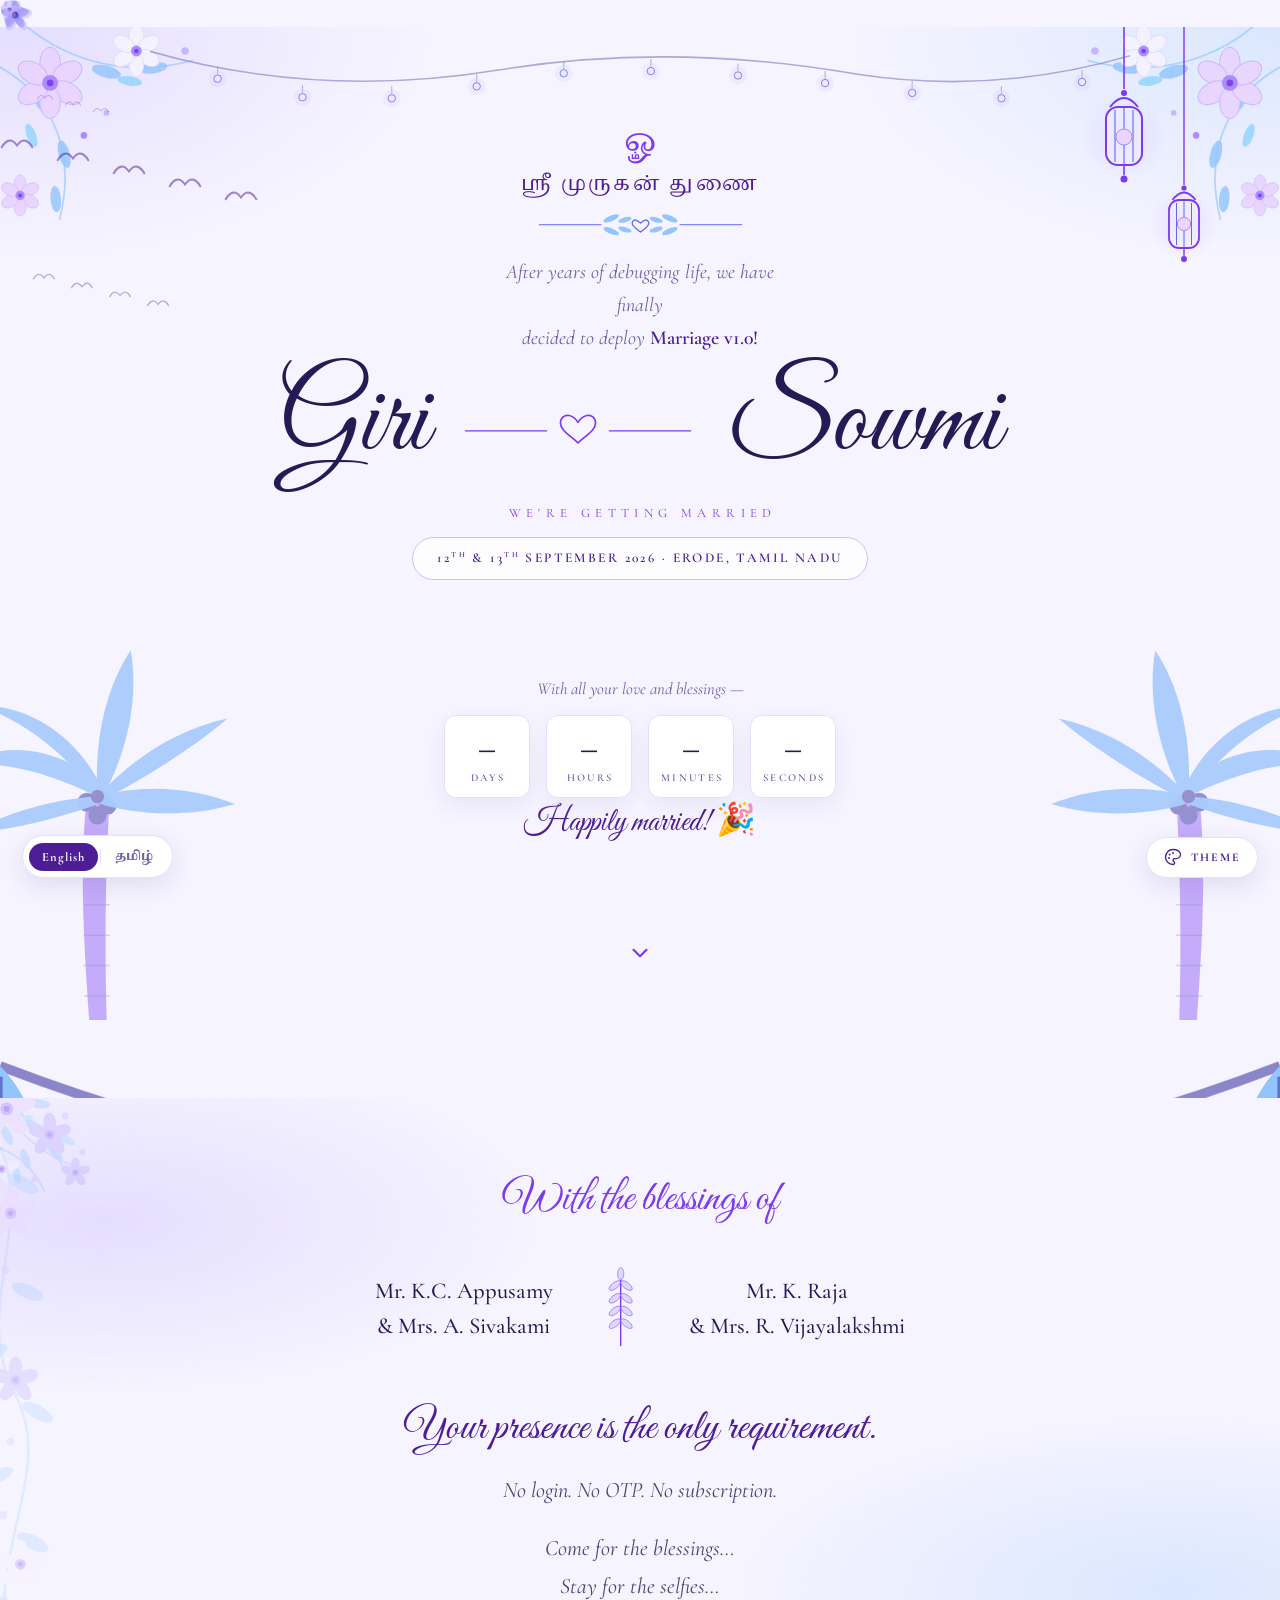
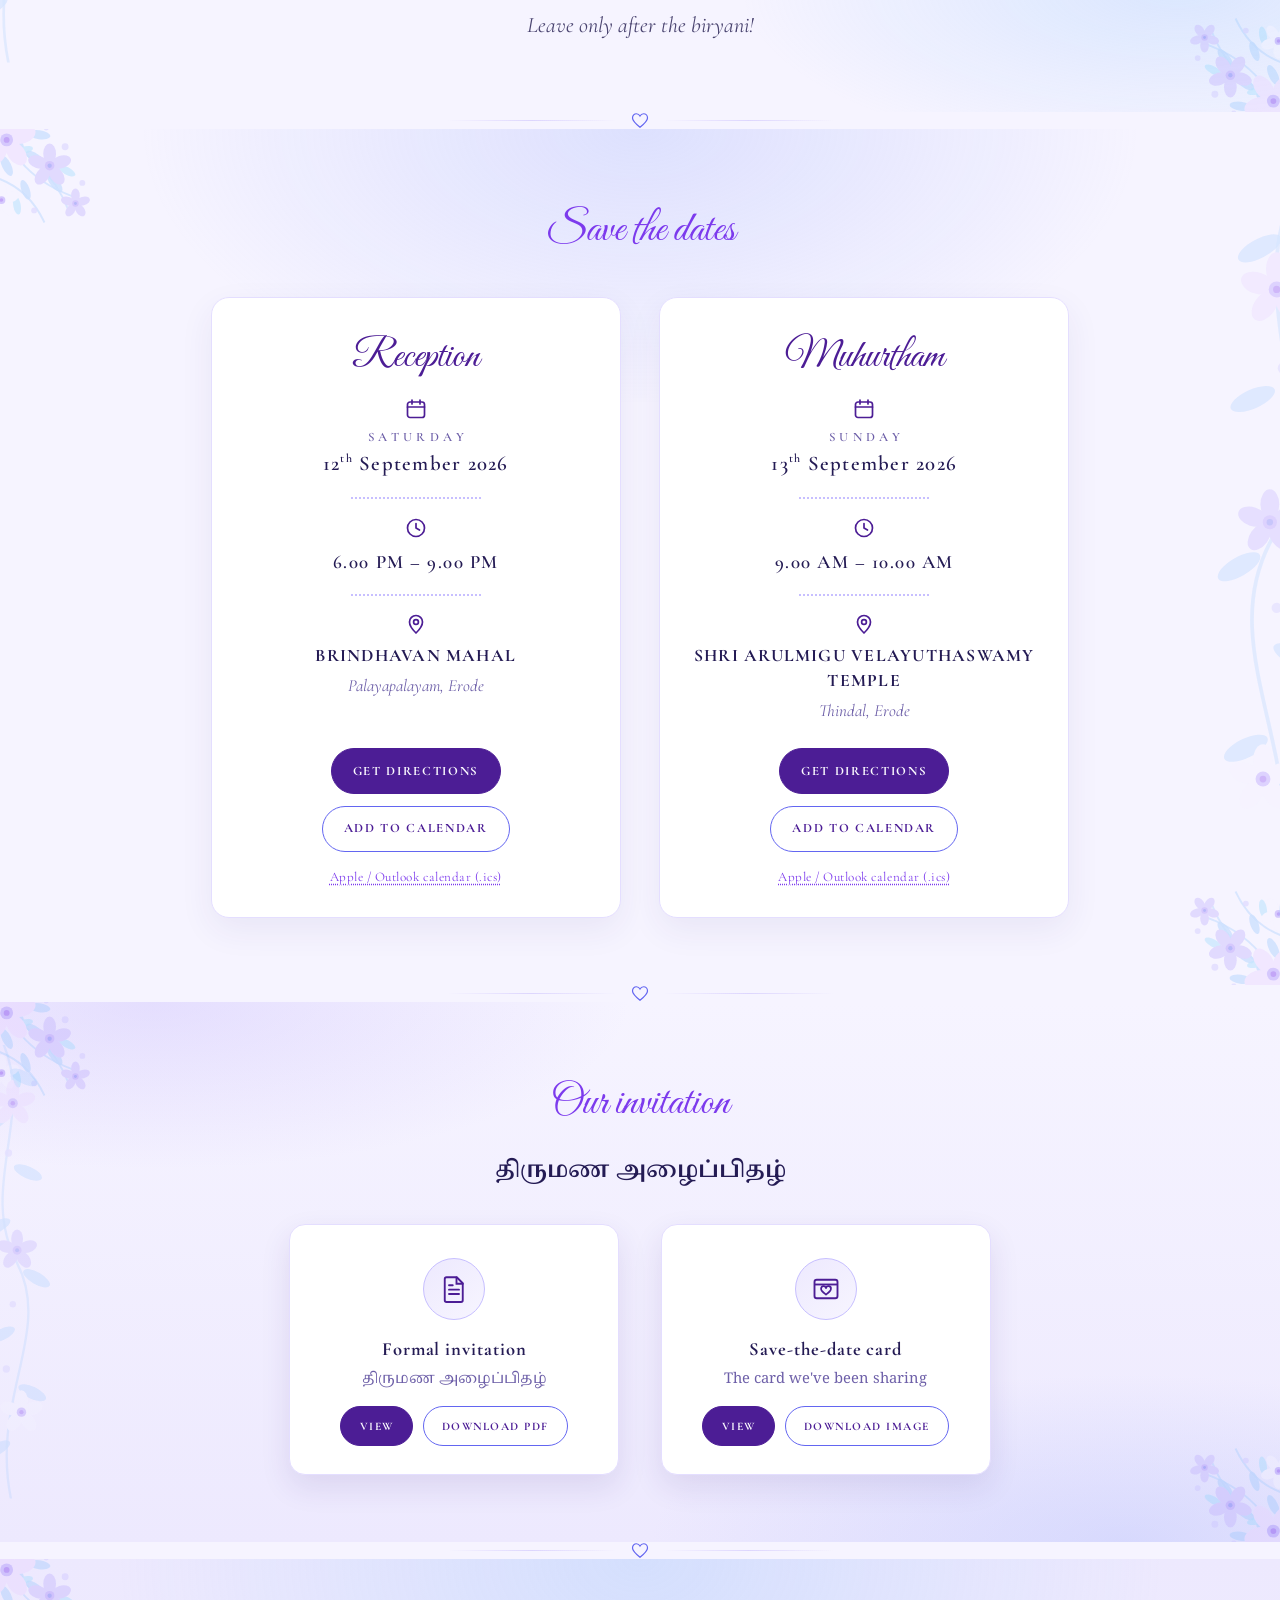
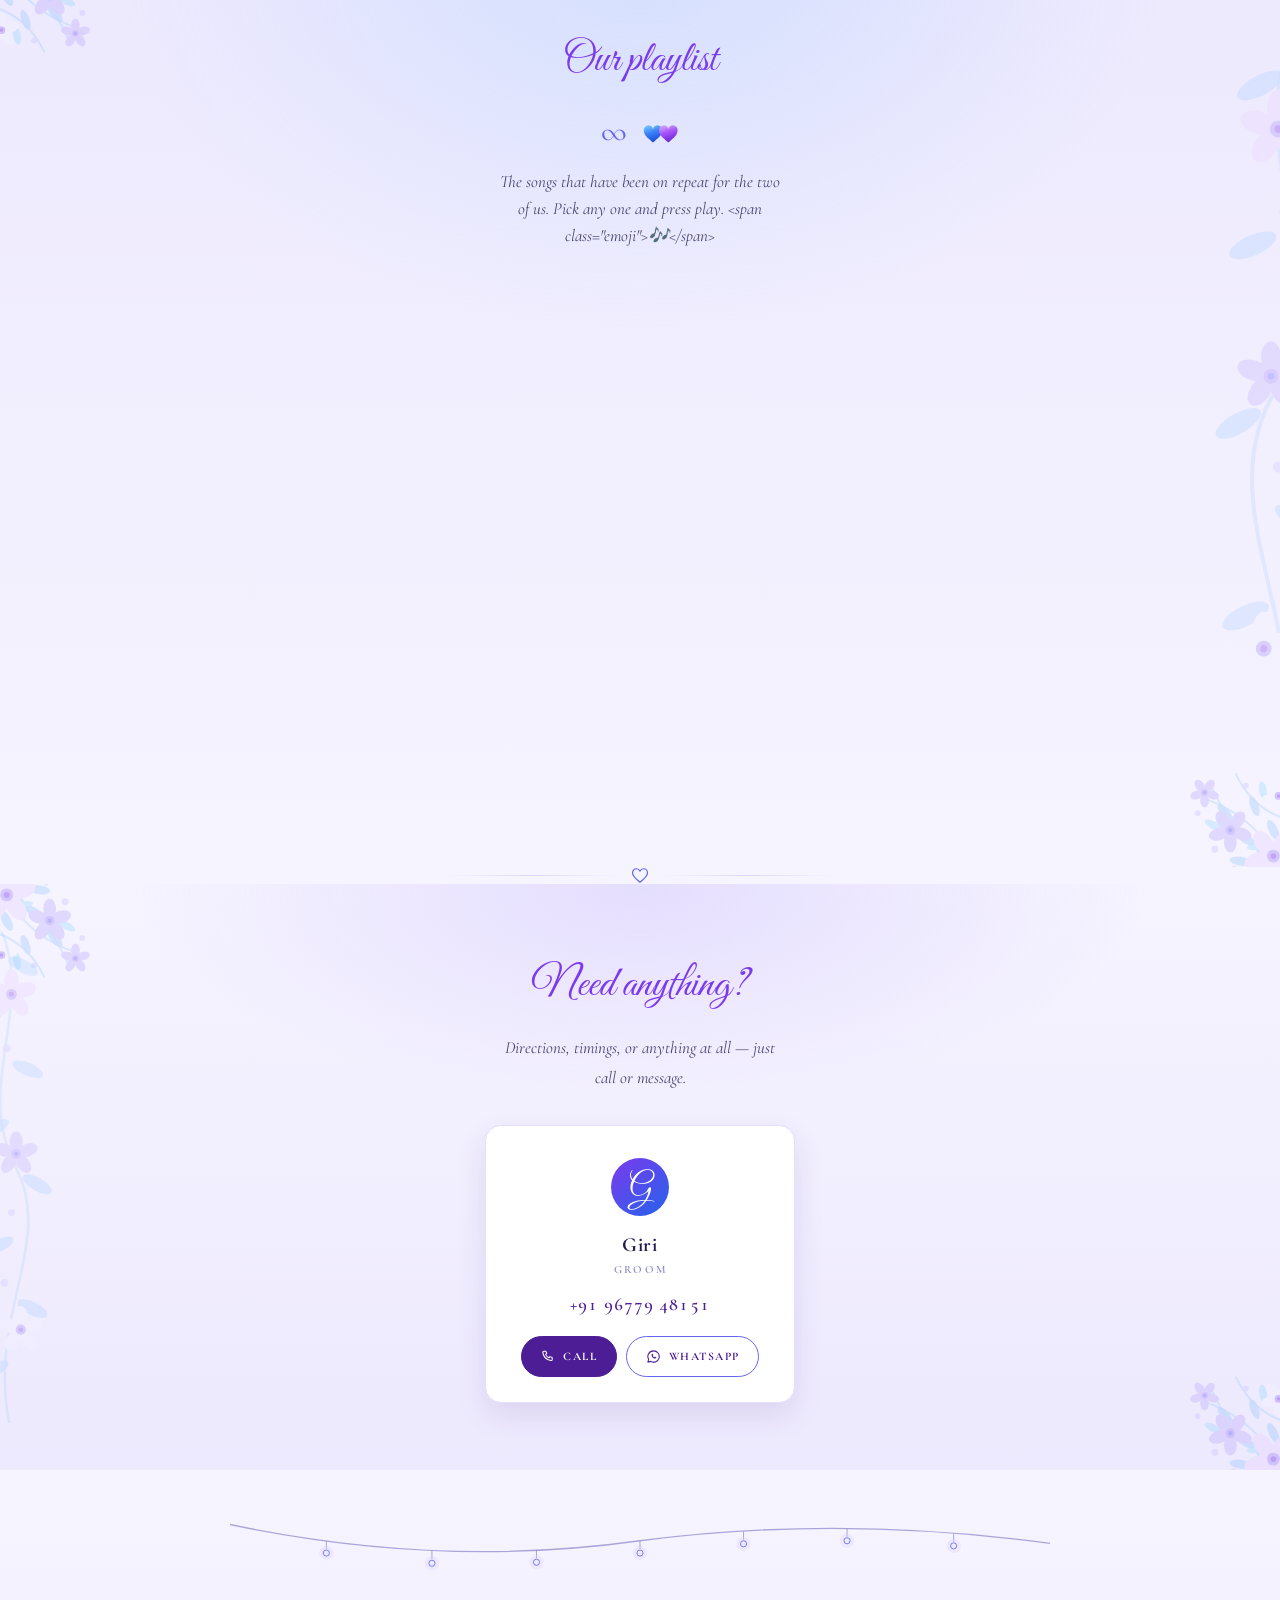
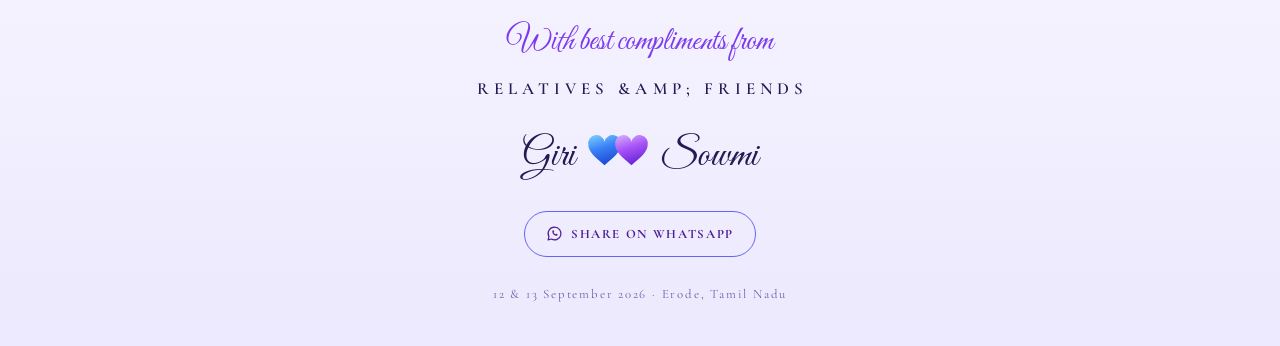
==== commit f0a49a68: "Add a Tamil version of the whole page Strings move into js/i18n.js as an en/ta dictionary; elements " ====
--- a/index.html
+++ b/index.html
@@ -36,8 +36,12 @@
       if (!t) t = localStorage.getItem('gs-theme');
       if (!f) f = localStorage.getItem('gs-font');
     } catch (e) { /* private mode */ }
+    var g = q.get('lang');
+    try { if (!g) g = localStorage.getItem('gs-lang'); } catch (e) {}
     r.setAttribute('data-theme', /^(violet|rose|midnight)$/.test(t) ? t : 'violet');
     r.setAttribute('data-font',  /^(classic|romantic|refined)$/.test(f) ? f : 'classic');
+    r.setAttribute('data-lang',  /^(en|ta)$/.test(g) ? g : 'en');
+    r.setAttribute('lang', /^ta$/.test(g) ? 'ta' : 'en');
   })();
 </script>
 
@@ -398,7 +402,7 @@
       </g>
       <line x1="150" y1="13" x2="214" y2="13" stroke="var(--accent-2)" stroke-width="1"/>
     </svg>
-    <p class="tease fx">After years of debugging life, we have finally
+    <p class="tease fx" data-i18n-html="tease">After years of debugging life, we have finally
       decided to deploy <b>Marriage v1.0!</b></p>
 
     <h1 class="names fx" aria-label="Giri and Sowmi">
@@ -411,18 +415,18 @@
       <span class="name">Sowmi</span>
     </h1>
 
-    <p class="announce fx">We're getting married</p>
-    <p class="datepill fx">12<sup>th</sup> &amp; 13<sup>th</sup> September 2026 · Erode, Tamil Nadu</p>
+    <p class="announce fx" data-i18n="announce">We're getting married</p>
+    <p class="datepill fx" data-i18n-html="datepill">12<sup>th</sup> &amp; 13<sup>th</sup> September 2026 · Erode, Tamil Nadu</p>
 
     <section class="countdown fx" aria-label="Countdown to the wedding">
-      <p class="cd-label" id="cdLabel">The celebrations begin in</p>
+      <p class="cd-label" id="cdLabel" data-i18n="cdSoon">The celebrations begin in</p>
       <div class="cd-grid" id="cdGrid">
-        <div class="tile"><span class="num" id="cdD">–</span><span class="lab">Days</span></div>
-        <div class="tile"><span class="num" id="cdH">–</span><span class="lab">Hours</span></div>
-        <div class="tile"><span class="num" id="cdM">–</span><span class="lab">Minutes</span></div>
-        <div class="tile"><span class="num" id="cdS">–</span><span class="lab">Seconds</span></div>
-      </div>
-      <p class="cd-done" id="cdDone" hidden>Happily married! <span class="emoji">🎉</span></p>
+        <div class="tile"><span class="num" id="cdD">–</span><span class="lab" data-i18n="cdDays">Days</span></div>
+        <div class="tile"><span class="num" id="cdH">–</span><span class="lab" data-i18n="cdHours">Hours</span></div>
+        <div class="tile"><span class="num" id="cdM">–</span><span class="lab" data-i18n="cdMinutes">Minutes</span></div>
+        <div class="tile"><span class="num" id="cdS">–</span><span class="lab" data-i18n="cdSeconds">Seconds</span></div>
+      </div>
+      <p class="cd-done" id="cdDone" hidden data-i18n-html="cdDone">Happily married! <span class="emoji">🎉</span></p>
     </section>
 
     <a class="scrollhint fx" href="#blessings" aria-label="Scroll down to the invitation details">
@@ -485,9 +489,9 @@
         <svg class="vine vn-l" viewBox="0 0 90 420" preserveAspectRatio="xMidYMid slice"><use href="#edge-vine"/></svg>
       </div>
     <div class="wrap">
-      <h2 class="script-h reveal">With the blessings of</h2>
+      <h2 class="script-h reveal" data-i18n="blessingsH">With the blessings of</h2>
       <div class="parents reveal">
-        <p class="pgroup">Mr. K.C. Appusamy<br>&amp; Mrs. A. Sivakami</p>
+        <p class="pgroup" data-i18n-html="parentsG">Mr. K.C. Appusamy<br>&amp; Mrs. A. Sivakami</p>
         <svg class="wheat" viewBox="0 0 28 88" aria-hidden="true" focusable="false">
           <line x1="14" y1="8" x2="14" y2="82" stroke="var(--accent)" stroke-width="1.4"/>
           <ellipse cx="14" cy="8" rx="3.2" ry="6.4" fill="var(--accent-pale)" stroke="var(--accent)" stroke-width=".5"/>
@@ -502,13 +506,13 @@
             <ellipse cx="20" cy="59" rx="7" ry="3.1" transform="rotate(38 20 59)"/>
           </g>
         </svg>
-        <p class="pgroup">Mr. K. Raja<br>&amp; Mrs. R. Vijayalakshmi</p>
+        <p class="pgroup" data-i18n-html="parentsB">Mr. K. Raja<br>&amp; Mrs. R. Vijayalakshmi</p>
       </div>
 
       <div class="invite-note reveal">
-        <p class="script-line">Your presence is the only requirement.</p>
-        <p class="serif-line">No login. No OTP. No subscription.</p>
-        <p class="serif-line stanza">
+        <p class="script-line" data-i18n="presence">Your presence is the only requirement.</p>
+        <p class="serif-line" data-i18n="noLogin">No login. No OTP. No subscription.</p>
+        <p class="serif-line stanza" data-i18n-html="stanza">
           Come for the blessings&hellip;<br>
           Stay for the selfies&hellip;<br>
           Leave only after the biryani!
@@ -533,67 +537,67 @@
         <svg class="vine vn-r" viewBox="0 0 90 420" preserveAspectRatio="xMidYMid slice"><use href="#edge-vine"/></svg>
       </div>
     <div class="wrap">
-      <h2 class="script-h reveal">Save the dates</h2>
+      <h2 class="script-h reveal" data-i18n="datesH">Save the dates</h2>
       <div class="cards">
 
         <article class="card reveal">
-          <h3 class="card-title">Reception</h3>
+          <h3 class="card-title" data-i18n="recTitle">Reception</h3>
           <svg class="ev-ic" viewBox="0 0 24 24" aria-hidden="true" focusable="false">
             <rect x="3.5" y="5" width="17" height="15.5" rx="2.5" fill="none" stroke="currentColor" stroke-width="1.7"/>
             <path d="M3.5 10h17M8 3v4M16 3v4" fill="none" stroke="currentColor" stroke-width="1.7" stroke-linecap="round"/>
           </svg>
-          <p class="ev-day">Saturday</p>
-          <p class="ev-date">12<sup>th</sup> September 2026</p>
+          <p class="ev-day" data-i18n="recDay">Saturday</p>
+          <p class="ev-date" data-i18n-html="recDate">12<sup>th</sup> September 2026</p>
           <div class="dots"></div>
           <svg class="ev-ic" viewBox="0 0 24 24" aria-hidden="true" focusable="false">
             <circle cx="12" cy="12" r="8.5" fill="none" stroke="currentColor" stroke-width="1.7"/>
             <path d="M12 7.5V12l3.5 2" fill="none" stroke="currentColor" stroke-width="1.7" stroke-linecap="round" stroke-linejoin="round"/>
           </svg>
-          <p class="ev-time">6.00 PM – 9.00 PM</p>
+          <p class="ev-time" data-i18n="recTime">6.00 PM – 9.00 PM</p>
           <div class="dots"></div>
           <svg class="ev-ic" viewBox="0 0 24 24" aria-hidden="true" focusable="false">
             <path d="M12 21C12 21 5.5 14.8 5.5 10a6.5 6.5 0 1 1 13 0C18.5 14.8 12 21 12 21Z" fill="none" stroke="currentColor" stroke-width="1.7" stroke-linejoin="round"/>
             <circle cx="12" cy="10" r="2.4" fill="none" stroke="currentColor" stroke-width="1.7"/>
           </svg>
-          <p class="ev-venue">Brindhavan Mahal</p>
-          <p class="ev-area">Palayapalayam, Erode</p>
+          <p class="ev-venue" data-i18n="recVenue">Brindhavan Mahal</p>
+          <p class="ev-area" data-i18n="recArea">Palayapalayam, Erode</p>
           <div class="btns">
             <a class="btn solid" target="_blank" rel="noopener"
-               href="https://www.google.com/maps/search/?api=1&amp;query=Brindhavan+Mahal%2C+Palayapalayam%2C+Erode">Get directions</a>
+               href="https://www.google.com/maps/search/?api=1&amp;query=Brindhavan+Mahal%2C+Palayapalayam%2C+Erode" data-i18n="directions">Get directions</a>
             <a class="btn ghost" target="_blank" rel="noopener"
-               href="https://calendar.google.com/calendar/render?action=TEMPLATE&amp;text=Giri+%E2%99%A5+Sowmi+%E2%80%94+Wedding+Reception&amp;dates=20260912T123000Z/20260912T153000Z&amp;location=Brindhavan+Mahal%2C+Palayapalayam%2C+Erode%2C+Tamil+Nadu&amp;details=No+formalities%2C+just+good+vibes!+Come+eat%2C+laugh%2C+dance+and+bless+us+as+we+start+our+forever.">Add to calendar</a>
+               href="https://calendar.google.com/calendar/render?action=TEMPLATE&amp;text=Giri+%E2%99%A5+Sowmi+%E2%80%94+Wedding+Reception&amp;dates=20260912T123000Z/20260912T153000Z&amp;location=Brindhavan+Mahal%2C+Palayapalayam%2C+Erode%2C+Tamil+Nadu&amp;details=No+formalities%2C+just+good+vibes!+Come+eat%2C+laugh%2C+dance+and+bless+us+as+we+start+our+forever." data-i18n="addCal">Add to calendar</a>
           </div>
-          <a class="ics" href="./reception.ics" download>Apple / Outlook calendar (.ics)</a>
+          <a class="ics" href="./reception.ics" download data-i18n="ics">Apple / Outlook calendar (.ics)</a>
         </article>
 
         <article class="card reveal">
-          <h3 class="card-title">Muhurtham</h3>
+          <h3 class="card-title" data-i18n="muhTitle">Muhurtham</h3>
           <svg class="ev-ic" viewBox="0 0 24 24" aria-hidden="true" focusable="false">
             <rect x="3.5" y="5" width="17" height="15.5" rx="2.5" fill="none" stroke="currentColor" stroke-width="1.7"/>
             <path d="M3.5 10h17M8 3v4M16 3v4" fill="none" stroke="currentColor" stroke-width="1.7" stroke-linecap="round"/>
           </svg>
-          <p class="ev-day">Sunday</p>
-          <p class="ev-date">13<sup>th</sup> September 2026</p>
+          <p class="ev-day" data-i18n="muhDay">Sunday</p>
+          <p class="ev-date" data-i18n-html="muhDate">13<sup>th</sup> September 2026</p>
           <div class="dots"></div>
           <svg class="ev-ic" viewBox="0 0 24 24" aria-hidden="true" focusable="false">
             <circle cx="12" cy="12" r="8.5" fill="none" stroke="currentColor" stroke-width="1.7"/>
             <path d="M12 7.5V12l3.5 2" fill="none" stroke="currentColor" stroke-width="1.7" stroke-linecap="round" stroke-linejoin="round"/>
           </svg>
-          <p class="ev-time">9.00 AM – 10.00 AM</p>
+          <p class="ev-time" data-i18n="muhTime">9.00 AM – 10.00 AM</p>
           <div class="dots"></div>
           <svg class="ev-ic" viewBox="0 0 24 24" aria-hidden="true" focusable="false">
             <path d="M12 21C12 21 5.5 14.8 5.5 10a6.5 6.5 0 1 1 13 0C18.5 14.8 12 21 12 21Z" fill="none" stroke="currentColor" stroke-width="1.7" stroke-linejoin="round"/>
             <circle cx="12" cy="10" r="2.4" fill="none" stroke="currentColor" stroke-width="1.7"/>
           </svg>
-          <p class="ev-venue">Shri Arulmigu Velayuthaswamy Temple</p>
-          <p class="ev-area">Thindal, Erode</p>
+          <p class="ev-venue" data-i18n="muhVenue">Shri Arulmigu Velayuthaswamy Temple</p>
+          <p class="ev-area" data-i18n="muhArea">Thindal, Erode</p>
           <div class="btns">
             <a class="btn solid" target="_blank" rel="noopener"
-               href="https://www.google.com/maps/search/?api=1&amp;query=Arulmigu+Velayuthaswamy+Temple%2C+Thindal%2C+Erode">Get directions</a>
+               href="https://www.google.com/maps/search/?api=1&amp;query=Arulmigu+Velayuthaswamy+Temple%2C+Thindal%2C+Erode" data-i18n="directions">Get directions</a>
             <a class="btn ghost" target="_blank" rel="noopener"
-               href="https://calendar.google.com/calendar/render?action=TEMPLATE&amp;text=Giri+%E2%99%A5+Sowmi+%E2%80%94+Muhurtham&amp;dates=20260913T033000Z/20260913T043000Z&amp;location=Shri+Arulmigu+Velayuthaswamy+Temple%2C+Thindal%2C+Erode%2C+Tamil+Nadu&amp;details=Muhurtham+from+9.00+to+10.00+AM.+Come+bless+the+couple!">Add to calendar</a>
+               href="https://calendar.google.com/calendar/render?action=TEMPLATE&amp;text=Giri+%E2%99%A5+Sowmi+%E2%80%94+Muhurtham&amp;dates=20260913T033000Z/20260913T043000Z&amp;location=Shri+Arulmigu+Velayuthaswamy+Temple%2C+Thindal%2C+Erode%2C+Tamil+Nadu&amp;details=Muhurtham+from+9.00+to+10.00+AM.+Come+bless+the+couple!" data-i18n="addCal">Add to calendar</a>
           </div>
-          <a class="ics" href="./muhurtham.ics" download>Apple / Outlook calendar (.ics)</a>
+          <a class="ics" href="./muhurtham.ics" download data-i18n="ics">Apple / Outlook calendar (.ics)</a>
         </article>
 
       </div>
@@ -616,7 +620,7 @@
         <svg class="vine vn-l" viewBox="0 0 90 420" preserveAspectRatio="xMidYMid slice"><use href="#edge-vine"/></svg>
       </div>
     <div class="wrap">
-      <h2 class="script-h reveal">Our invitation</h2>
+      <h2 class="script-h reveal" data-i18n="inviteH">Our invitation</h2>
       <p class="dl-note reveal" lang="ta">திருமண அழைப்பிதழ்</p>
 
       <div class="inv-cards">
@@ -627,11 +631,11 @@
               <path d="M14 2.8v5h5M8 12.5h8M8 16h8M8 9h3" fill="none" stroke="currentColor" stroke-width="1.5" stroke-linecap="round"/>
             </svg>
           </span>
-          <h3>Formal invitation</h3>
+          <h3 data-i18n="formalTitle">Formal invitation</h3>
           <p class="inv-sub" lang="ta">திருமண அழைப்பிதழ்</p>
           <div class="inv-btns">
-            <button class="btn solid sm" type="button" data-gallery="formal" data-index="0">View</button>
-            <a class="btn ghost sm" href="./GiriSowmiWeddingInvitation.pdf" download>Download PDF</a>
+            <button class="btn solid sm" type="button" data-gallery="formal" data-index="0" data-i18n="view">View</button>
+            <a class="btn ghost sm" href="./GiriSowmiWeddingInvitation.pdf" download data-i18n="dlPdf">Download PDF</a>
           </div>
         </article>
 
@@ -643,11 +647,11 @@
               <path d="M12 16.4c-2.4-1.9-3.9-3-3.9-4.3a1.9 1.9 0 0 1 3.9-.8 1.9 1.9 0 0 1 3.9.8c0 1.3-1.5 2.4-3.9 4.3Z" fill="none" stroke="currentColor" stroke-width="1.4" stroke-linejoin="round"/>
             </svg>
           </span>
-          <h3>Save-the-date card</h3>
-          <p class="inv-sub">The card we've been sharing</p>
+          <h3 data-i18n="casualTitle">Save-the-date card</h3>
+          <p class="inv-sub" data-i18n="casualSub">The card we've been sharing</p>
           <div class="inv-btns">
-            <button class="btn solid sm" type="button" data-gallery="casual" data-index="0">View</button>
-            <a class="btn ghost sm" href="./GiriSowmi-Wedding.png" download>Download image</a>
+            <button class="btn solid sm" type="button" data-gallery="casual" data-index="0" data-i18n="view">View</button>
+            <a class="btn ghost sm" href="./GiriSowmi-Wedding.png" download data-i18n="dlImg">Download image</a>
           </div>
         </article>
       </div>
@@ -670,12 +674,12 @@
         <svg class="vine vn-r" viewBox="0 0 90 420" preserveAspectRatio="xMidYMid slice"><use href="#edge-vine"/></svg>
       </div>
     <div class="wrap">
-      <h2 class="script-h reveal">Our playlist</h2>
+      <h2 class="script-h reveal" data-i18n="musicH">Our playlist</h2>
       <p class="music-name reveal" aria-label="Infinity, blue heart, purple heart">
         <span class="infinity" aria-hidden="true">&#8734;</span>
         <svg class="hearts sm" viewBox="0 0 46 27" aria-hidden="true"><path class="hh hh-b" fill="url(#heart-blue)" d="M13 25.4 C5.3 19 1 15 1 10.4 A5.9 5.9 0 0 1 13 7.9 A5.9 5.9 0 0 1 25 10.4 C25 15 20.7 19 13 25.4 Z"/><path class="hh hh-p" fill="url(#heart-purple)" d="M33 25.4 C25.3 19 21 15 21 10.4 A5.9 5.9 0 0 1 33 7.9 A5.9 5.9 0 0 1 45 10.4 C45 15 40.7 19 33 25.4 Z"/></svg>
       </p>
-      <p class="music-sub reveal">
+      <p class="music-sub reveal" data-i18n="musicSub">
         The songs that have been on repeat for the two of us.
         Pick any one and press play. <span class="emoji">🎶</span>
       </p>
@@ -699,8 +703,8 @@
         <svg class="vine vn-l" viewBox="0 0 90 420" preserveAspectRatio="xMidYMid slice"><use href="#edge-vine"/></svg>
       </div>
     <div class="wrap">
-      <h2 class="script-h reveal">Need anything?</h2>
-      <p class="contact-sub reveal">
+      <h2 class="script-h reveal" data-i18n="contactH">Need anything?</h2>
+      <p class="contact-sub reveal" data-i18n="contactSub">
         Directions, timings, or anything at all — just call or message.
       </p>
 
@@ -708,7 +712,7 @@
         <article class="contact-card reveal">
           <span class="c-avatar" aria-hidden="true">G</span>
           <p class="c-name">Giri</p>
-          <p class="c-role">Groom</p>
+          <p class="c-role" data-i18n="cRole">Groom</p>
           <a class="c-num" href="tel:+919677948151">+91 96779 48151</a>
           <div class="c-btns">
             <a class="btn solid sm" href="tel:+919677948151">
@@ -716,7 +720,7 @@
                 <path d="M6.3 3.5h3l1.5 3.7-1.9 1.4a11.5 11.5 0 0 0 5.5 5.5l1.4-1.9 3.7 1.5v3a1.8 1.8 0 0 1-2 1.8A15.6 15.6 0 0 1 4.5 5.5a1.8 1.8 0 0 1 1.8-2Z"
                       fill="none" stroke="currentColor" stroke-width="1.7" stroke-linejoin="round"/>
               </svg>
-              Call
+              <span data-i18n="call">Call</span>
             </a>
             <a class="btn ghost sm" href="https://wa.me/919677948151" target="_blank" rel="noopener">
               <svg viewBox="0 0 24 24" width="15" height="15" aria-hidden="true">
@@ -758,8 +762,8 @@
       <g><line x1="706" y1="23" x2="706" y2="31" stroke="var(--muted)"/><circle class="halo" cx="706" cy="35" r="7"/><circle class="b" cx="706" cy="35" r="3"/></g>
     </g>
   </svg>
-  <p class="script-h small">With best compliments from</p>
-  <p class="compliments">Relatives &amp; Friends</p>
+  <p class="script-h small" data-i18n="compFrom">With best compliments from</p>
+  <p class="compliments" data-i18n="relFriends">Relatives &amp; Friends</p>
   <p class="sig">Giri
     <svg class="hearts" viewBox="0 0 46 27" role="img" aria-label="love"><path class="hh hh-b" fill="url(#heart-blue)" d="M13 25.4 C5.3 19 1 15 1 10.4 A5.9 5.9 0 0 1 13 7.9 A5.9 5.9 0 0 1 25 10.4 C25 15 20.7 19 13 25.4 Z"/><path class="hh hh-p" fill="url(#heart-purple)" d="M33 25.4 C25.3 19 21 15 21 10.4 A5.9 5.9 0 0 1 33 7.9 A5.9 5.9 0 0 1 45 10.4 C45 15 40.7 19 33 25.4 Z"/></svg>
     Sowmi</p>
@@ -768,11 +772,12 @@
       <path d="M12 3a9 9 0 0 0-7.8 13.5L3 21l4.7-1.2A9 9 0 1 0 12 3Z" fill="none" stroke="currentColor" stroke-width="1.7" stroke-linejoin="round"/>
       <path d="M9.2 8.2c.3-.8 1.5-.9 1.8-.1l.5 1.1c.1.3 0 .7-.2 1l-.5.5c.4 1.1 1.4 2.1 2.5 2.5l.5-.5c.3-.3.7-.4 1-.2l1.1.5c.8.3.7 1.5-.1 1.8-3.6 1.3-7.9-3-6.6-6.6Z" fill="currentColor"/>
     </svg>
-    Share on WhatsApp
+    <span data-i18n="shareWa">Share on WhatsApp</span>
   </a>
-  <p class="fineprint">12 &amp; 13 September 2026 · Erode, Tamil Nadu</p>
+  <p class="fineprint" data-i18n-html="fineprint">12 &amp; 13 September 2026 · Erode, Tamil Nadu</p>
 </footer>
 
+<script src="./js/i18n.js" defer></script>
 <script src="./js/main.js" defer></script>
 <script src="./js/crackers.js" defer></script>
 <script src="./js/invitation.js" defer></script>
--- a/css/style.css
+++ b/css/style.css
@@ -1164,3 +1164,76 @@
   55%  { transform: translate3d(var(--dx), var(--dy), 0) scale(1) rotate(calc(var(--rot) * .55)); opacity: 1; }
   100% { transform: translate3d(calc(var(--dx) * 1.35), calc(var(--dy) + var(--fall)), 0) scale(.7) rotate(var(--rot)); opacity: 0; }
 }
+
+/* ————— language toggle ————— */
+.lang {
+  position: fixed;
+  left: clamp(12px, 2.5vw, 22px);
+  bottom: clamp(12px, 2.5vw, 22px);
+  z-index: 40;
+  display: inline-flex;
+  align-items: center;
+  gap: .1rem;
+  padding: .3rem .4rem;
+  border: 1px solid var(--line);
+  border-radius: 99px;
+  background: var(--panel);
+  box-shadow: 0 8px 24px var(--shadow);
+}
+.lang button {
+  border: 0;
+  border-radius: 99px;
+  padding: .38rem .8rem;
+  background: transparent;
+  color: var(--ink-500);
+  font-family: var(--serif);
+  font-size: .78rem;
+  font-weight: 700;
+  letter-spacing: .08em;
+  cursor: pointer;
+  transition: background-color .18s ease, color .18s ease;
+}
+.lang button[lang="ta"] { font-family: var(--tamil); letter-spacing: 0; }
+.lang button:hover { background: var(--ghost-hover); }
+.lang button.on { background: var(--btn-bg); color: var(--btn-fg); }
+.lang-sep { width: 1px; height: 16px; background: var(--line); }
+
+/* ————— Tamil typography —————
+   The script faces (Great Vibes, Parisienne, Pinyon Script) carry no Tamil
+   glyphs at all, so every script heading has to fall back to the Tamil face —
+   and since that face has a much larger x-height, each one needs scaling down
+   to keep the same visual weight. */
+[data-lang="ta"] .script-h,
+[data-lang="ta"] .script-line,
+[data-lang="ta"] .card-title,
+[data-lang="ta"] .cd-done,
+[data-lang="ta"] .title-en {
+  font-family: var(--tamil);
+  font-weight: 600;
+  line-height: 1.45;
+}
+[data-lang="ta"] .script-h      { font-size: clamp(1.34rem, 3.4vw, 1.68rem); }
+[data-lang="ta"] .script-h.small{ font-size: clamp(1.1rem, 2.8vw, 1.28rem); }
+[data-lang="ta"] .script-line   { font-size: clamp(1.18rem, 3.2vw, 1.56rem); }
+[data-lang="ta"] .card-title    { font-size: 1.5rem; }
+[data-lang="ta"] .cd-done       { font-size: 1.34rem; }
+
+/* Tamil runs longer than English, so give the running text more room */
+[data-lang="ta"] .tease        { max-width: 34ch; }
+[data-lang="ta"] .contact-sub,
+[data-lang="ta"] .music-sub    { max-width: 44ch; }
+[data-lang="ta"] .ev-venue     { letter-spacing: 0; text-transform: none; }
+/* Tamil letters carry combining vowel marks; tracking pulls them off the
+   consonant they belong to, so the wide uppercase spacing has to go */
+[data-lang="ta"] .compliments,
+[data-lang="ta"] .announce,
+[data-lang="ta"] .ev-day,
+[data-lang="ta"] .c-role,
+[data-lang="ta"] .datepill,
+[data-lang="ta"] .fineprint,
+[data-lang="ta"] .btn          { letter-spacing: .02em; text-indent: 0; }
+[data-lang="ta"] .announce     { font-size: .92rem; }
+
+@media (max-width: 640px) {
+  .lang button { padding: .34rem .6rem; font-size: .72rem; }
+}
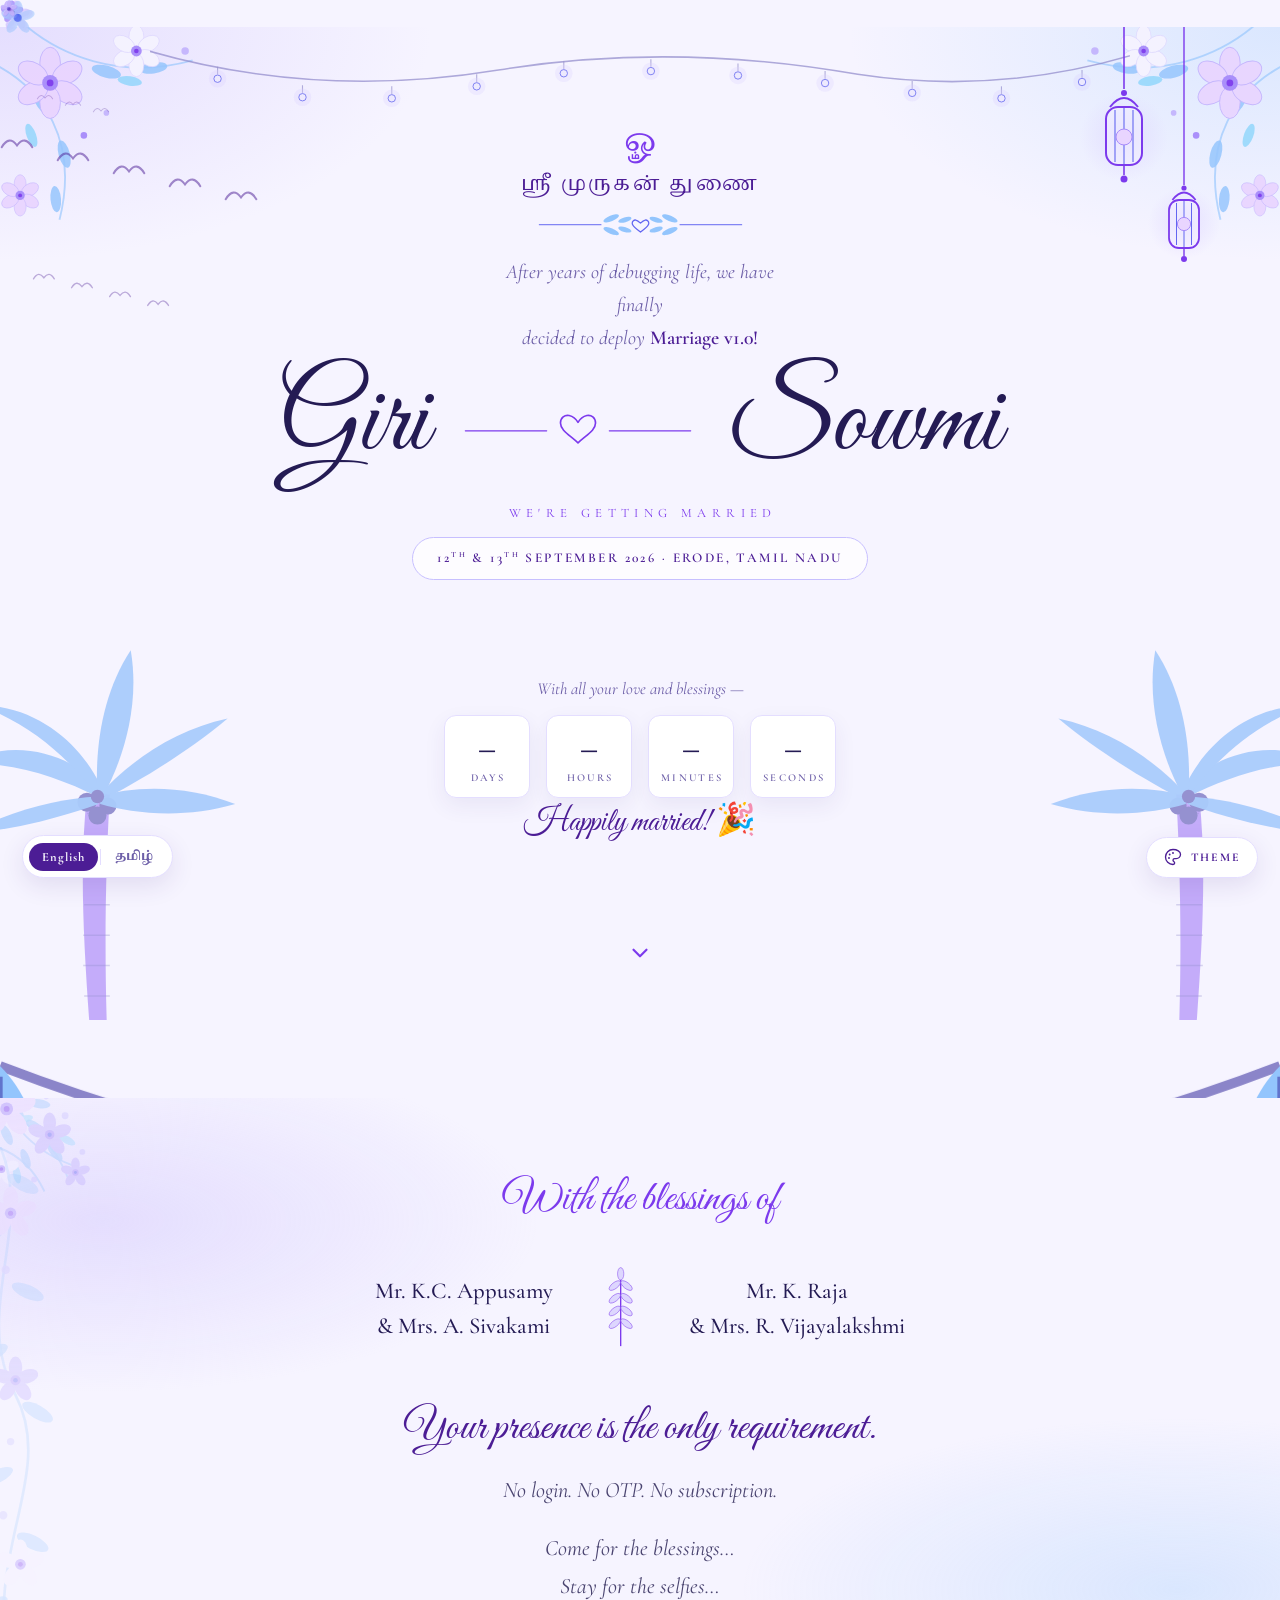
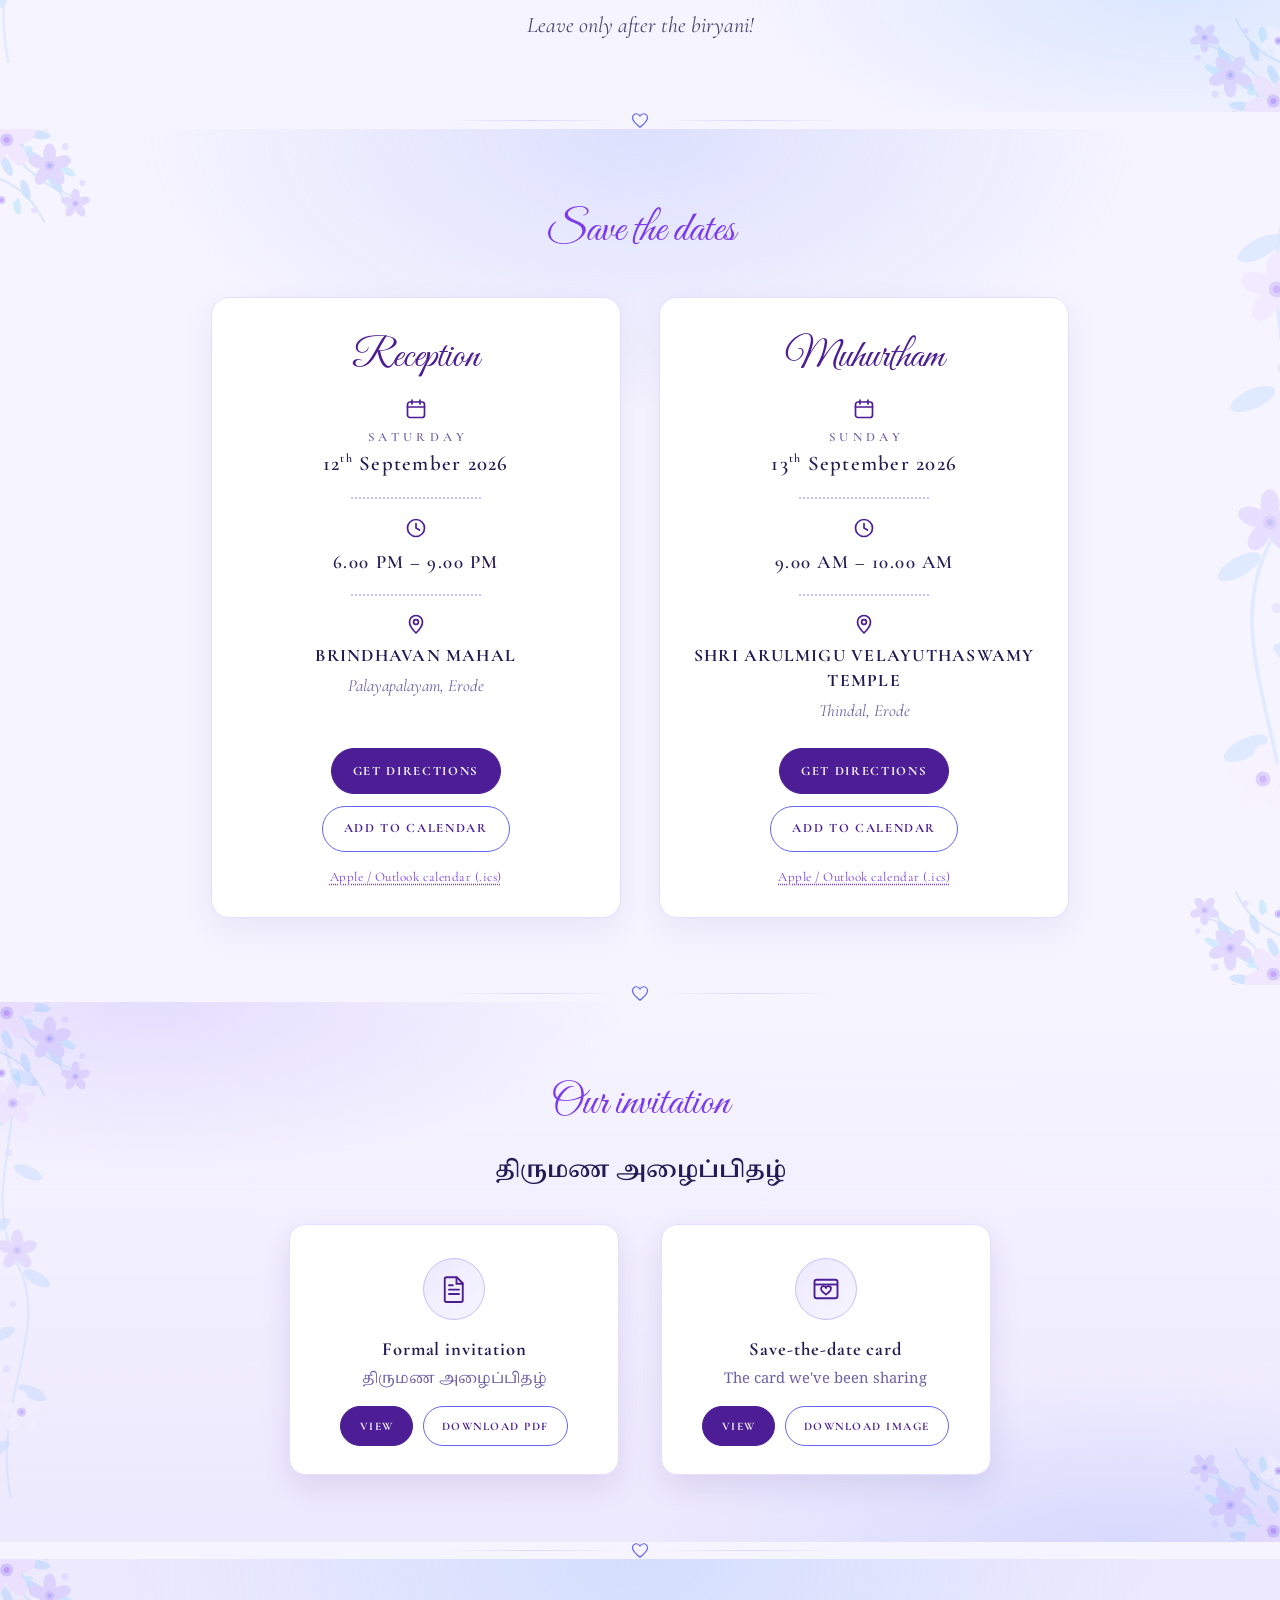
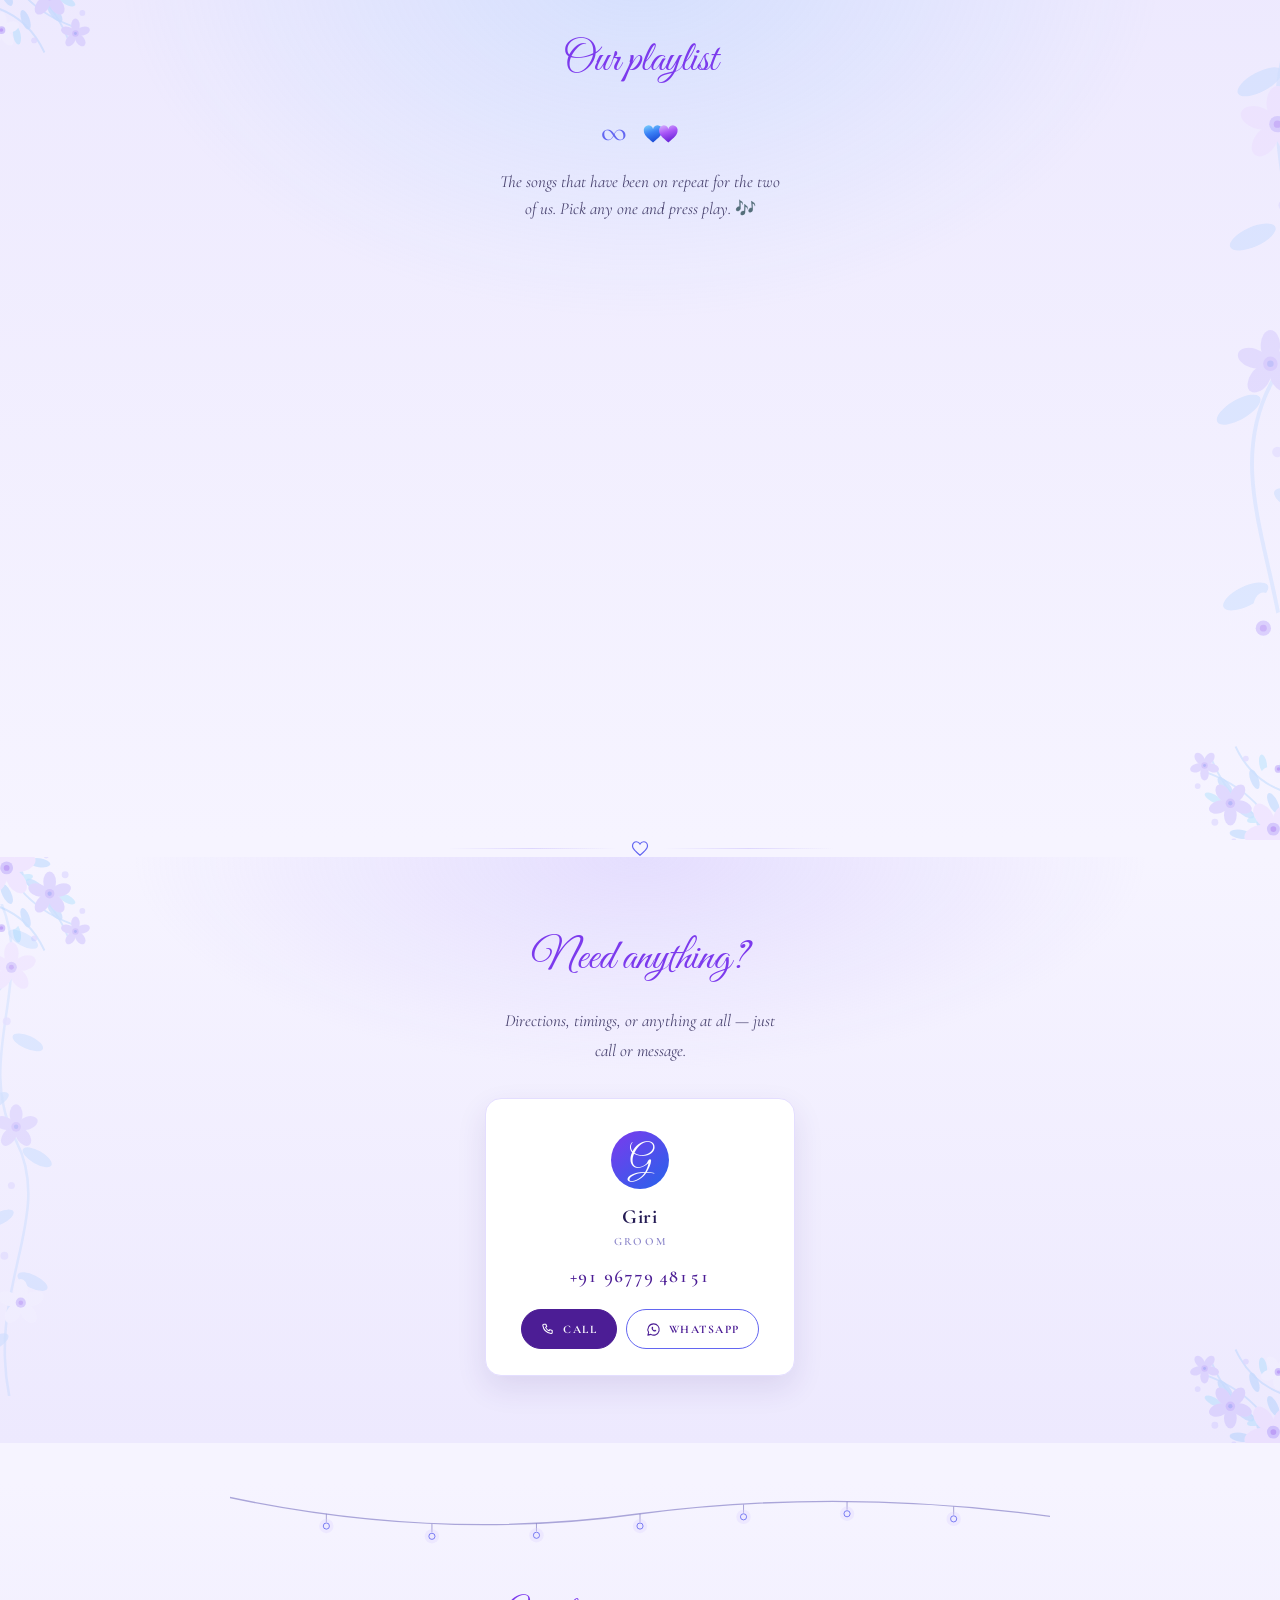
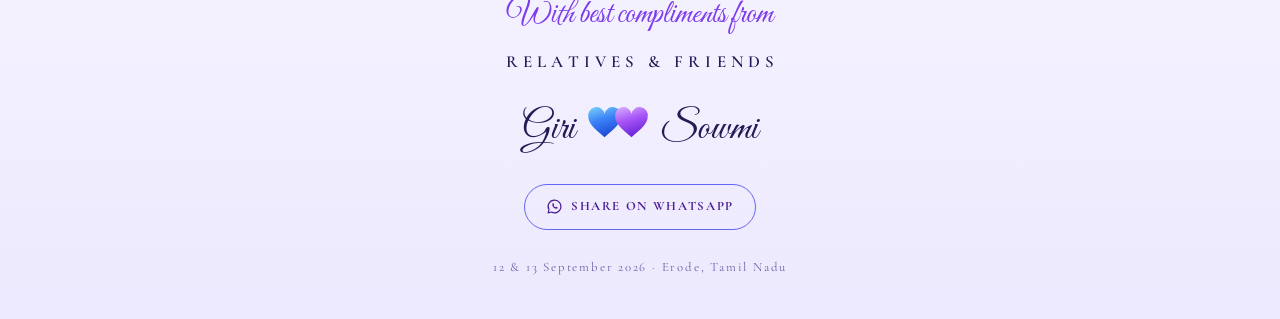
==== commit a2e55544: "Fix i18n strings that leaked their own markup, and reword the Tamil opener relFriends and musicSub w" ====
--- a/index.html
+++ b/index.html
@@ -679,7 +679,7 @@
         <span class="infinity" aria-hidden="true">&#8734;</span>
         <svg class="hearts sm" viewBox="0 0 46 27" aria-hidden="true"><path class="hh hh-b" fill="url(#heart-blue)" d="M13 25.4 C5.3 19 1 15 1 10.4 A5.9 5.9 0 0 1 13 7.9 A5.9 5.9 0 0 1 25 10.4 C25 15 20.7 19 13 25.4 Z"/><path class="hh hh-p" fill="url(#heart-purple)" d="M33 25.4 C25.3 19 21 15 21 10.4 A5.9 5.9 0 0 1 33 7.9 A5.9 5.9 0 0 1 45 10.4 C45 15 40.7 19 33 25.4 Z"/></svg>
       </p>
-      <p class="music-sub reveal" data-i18n="musicSub">
+      <p class="music-sub reveal" data-i18n-html="musicSub">
         The songs that have been on repeat for the two of us.
         Pick any one and press play. <span class="emoji">🎶</span>
       </p>
@@ -763,7 +763,7 @@
     </g>
   </svg>
   <p class="script-h small" data-i18n="compFrom">With best compliments from</p>
-  <p class="compliments" data-i18n="relFriends">Relatives &amp; Friends</p>
+  <p class="compliments" data-i18n-html="relFriends">Relatives &amp; Friends</p>
   <p class="sig">Giri
     <svg class="hearts" viewBox="0 0 46 27" role="img" aria-label="love"><path class="hh hh-b" fill="url(#heart-blue)" d="M13 25.4 C5.3 19 1 15 1 10.4 A5.9 5.9 0 0 1 13 7.9 A5.9 5.9 0 0 1 25 10.4 C25 15 20.7 19 13 25.4 Z"/><path class="hh hh-p" fill="url(#heart-purple)" d="M33 25.4 C25.3 19 21 15 21 10.4 A5.9 5.9 0 0 1 33 7.9 A5.9 5.9 0 0 1 45 10.4 C45 15 40.7 19 33 25.4 Z"/></svg>
     Sowmi</p>
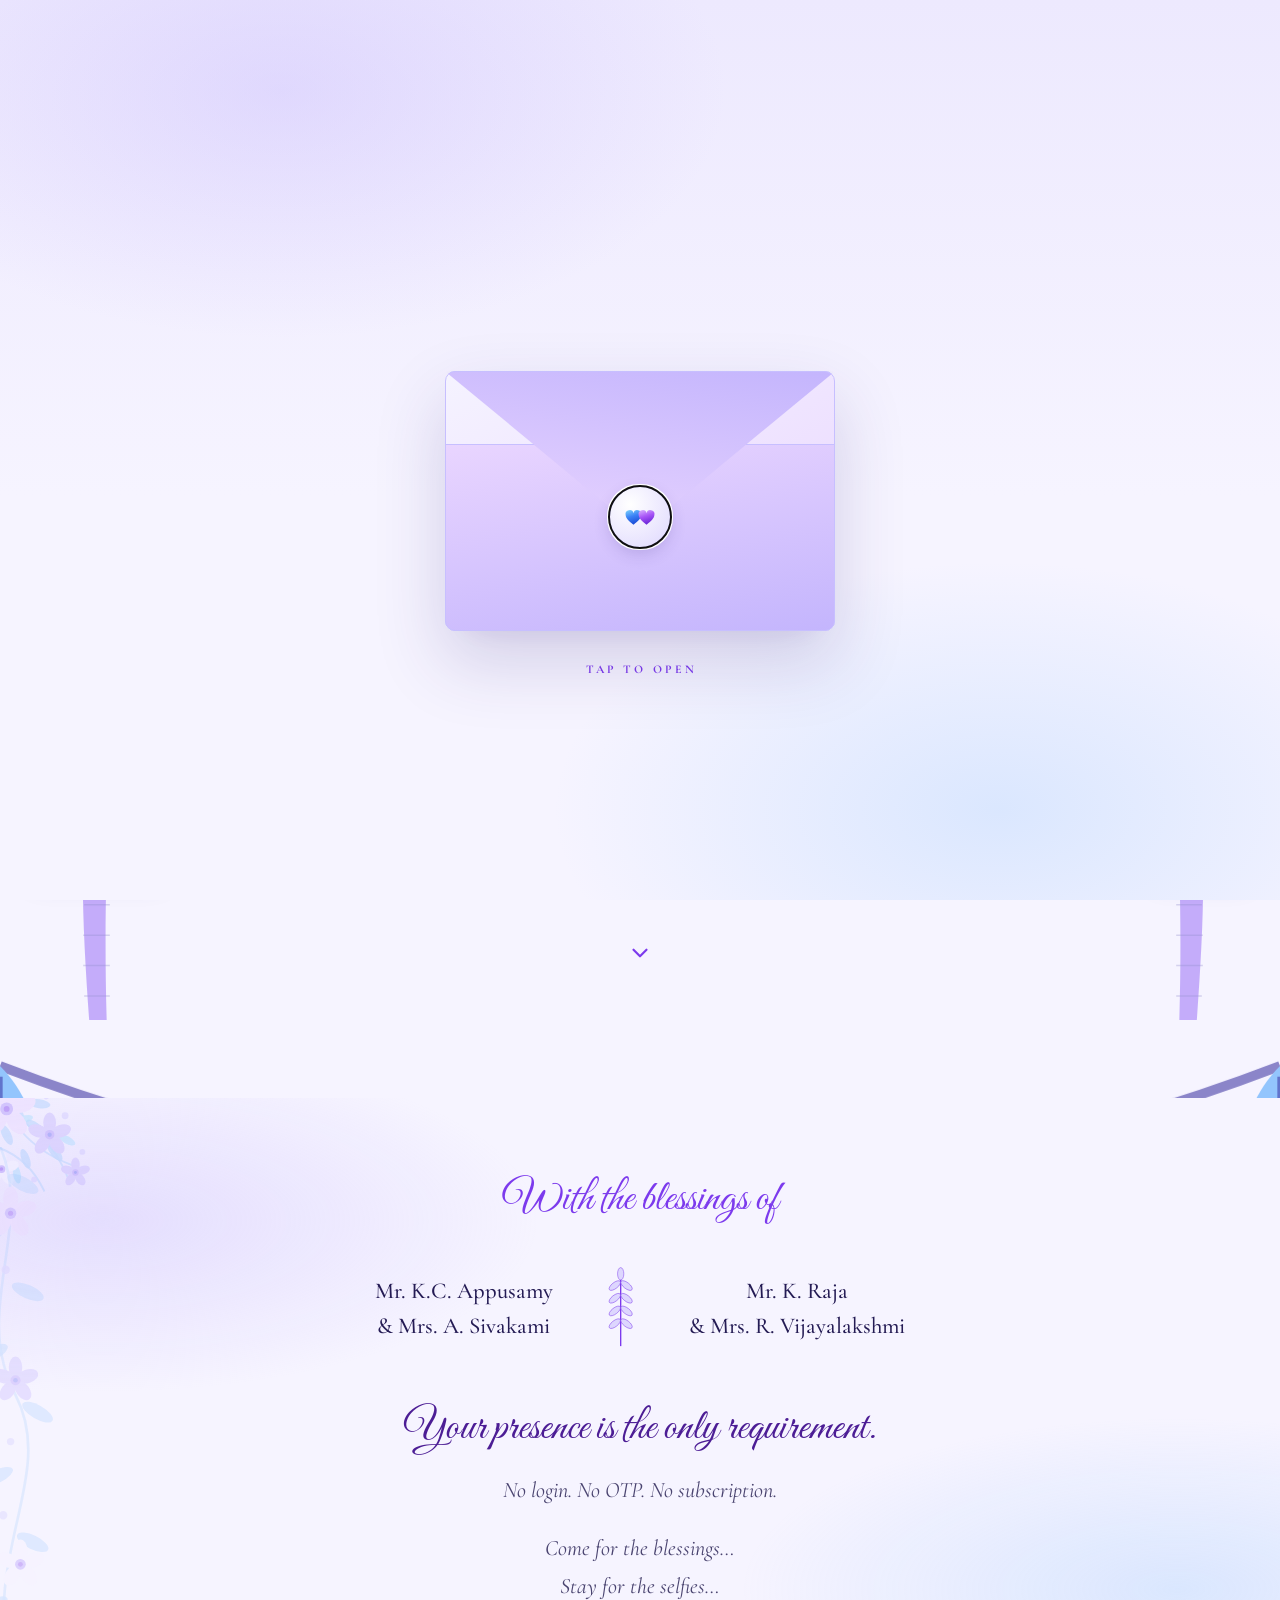
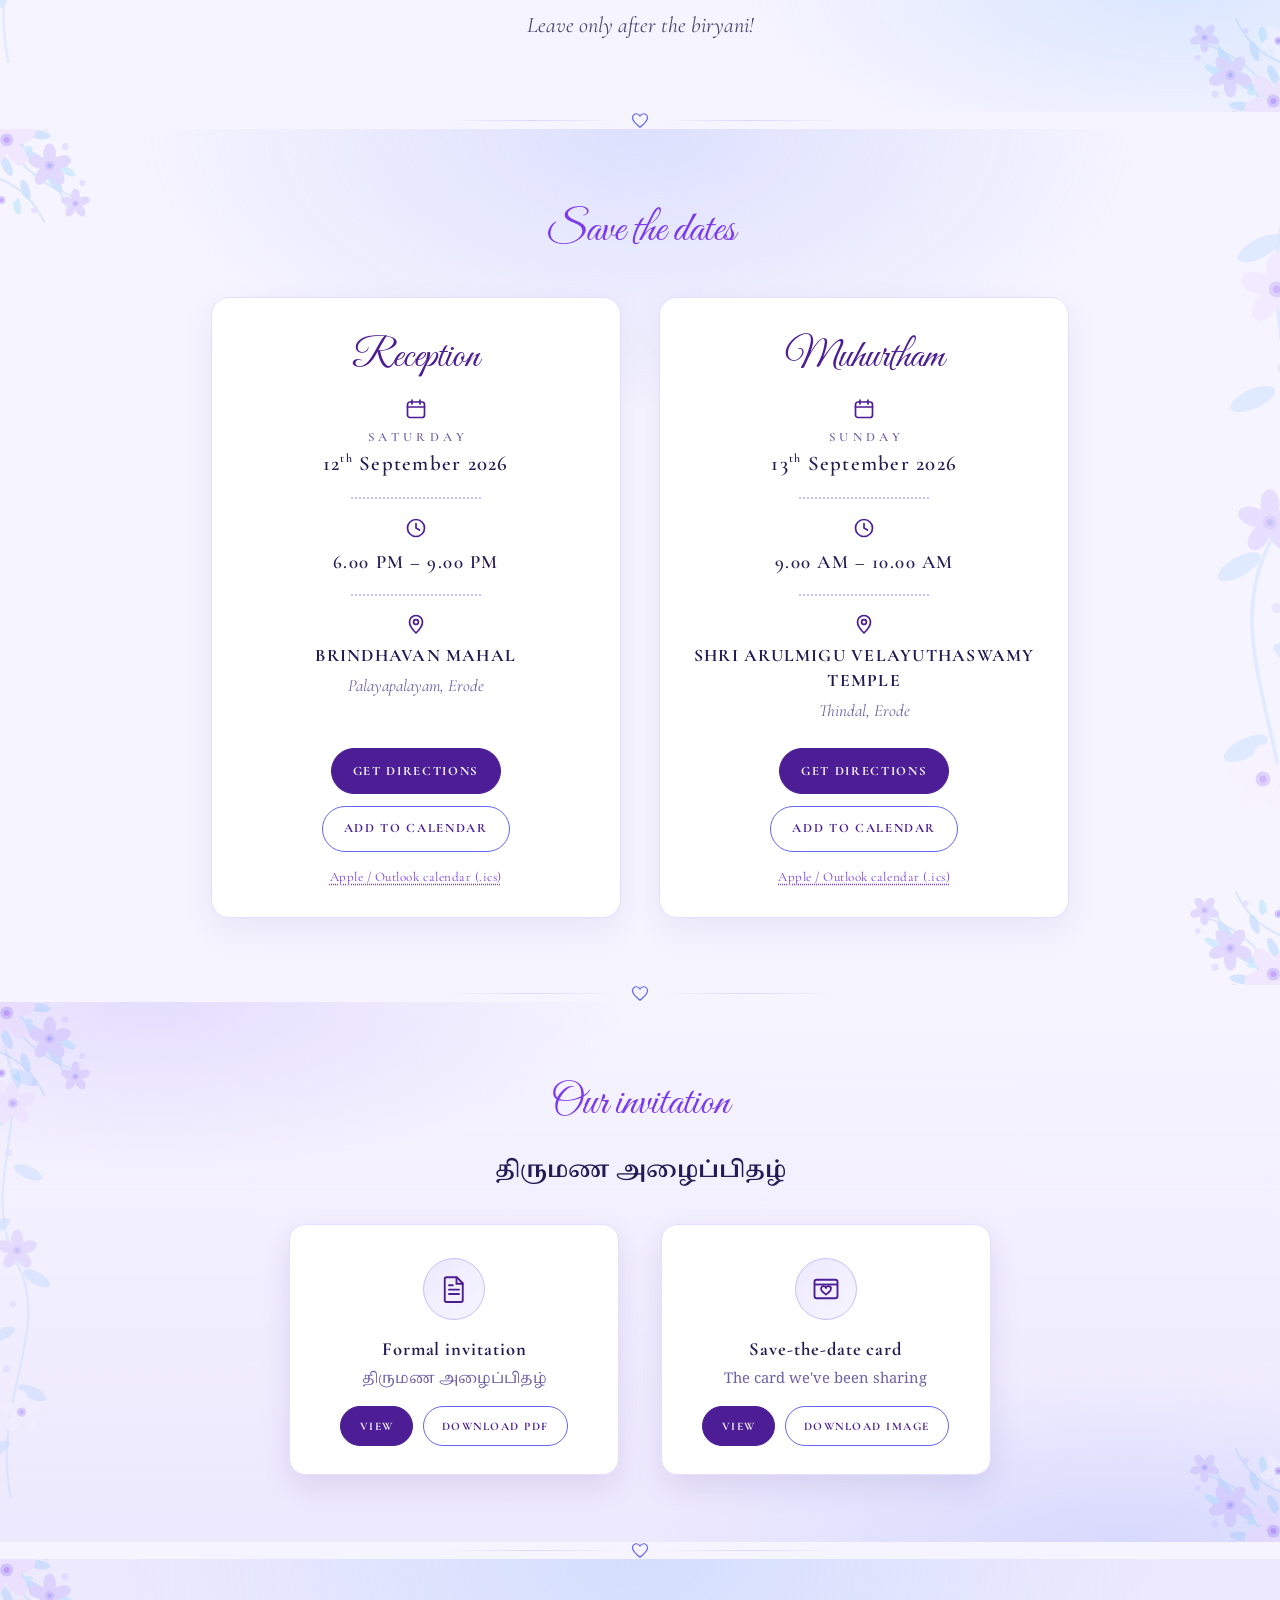
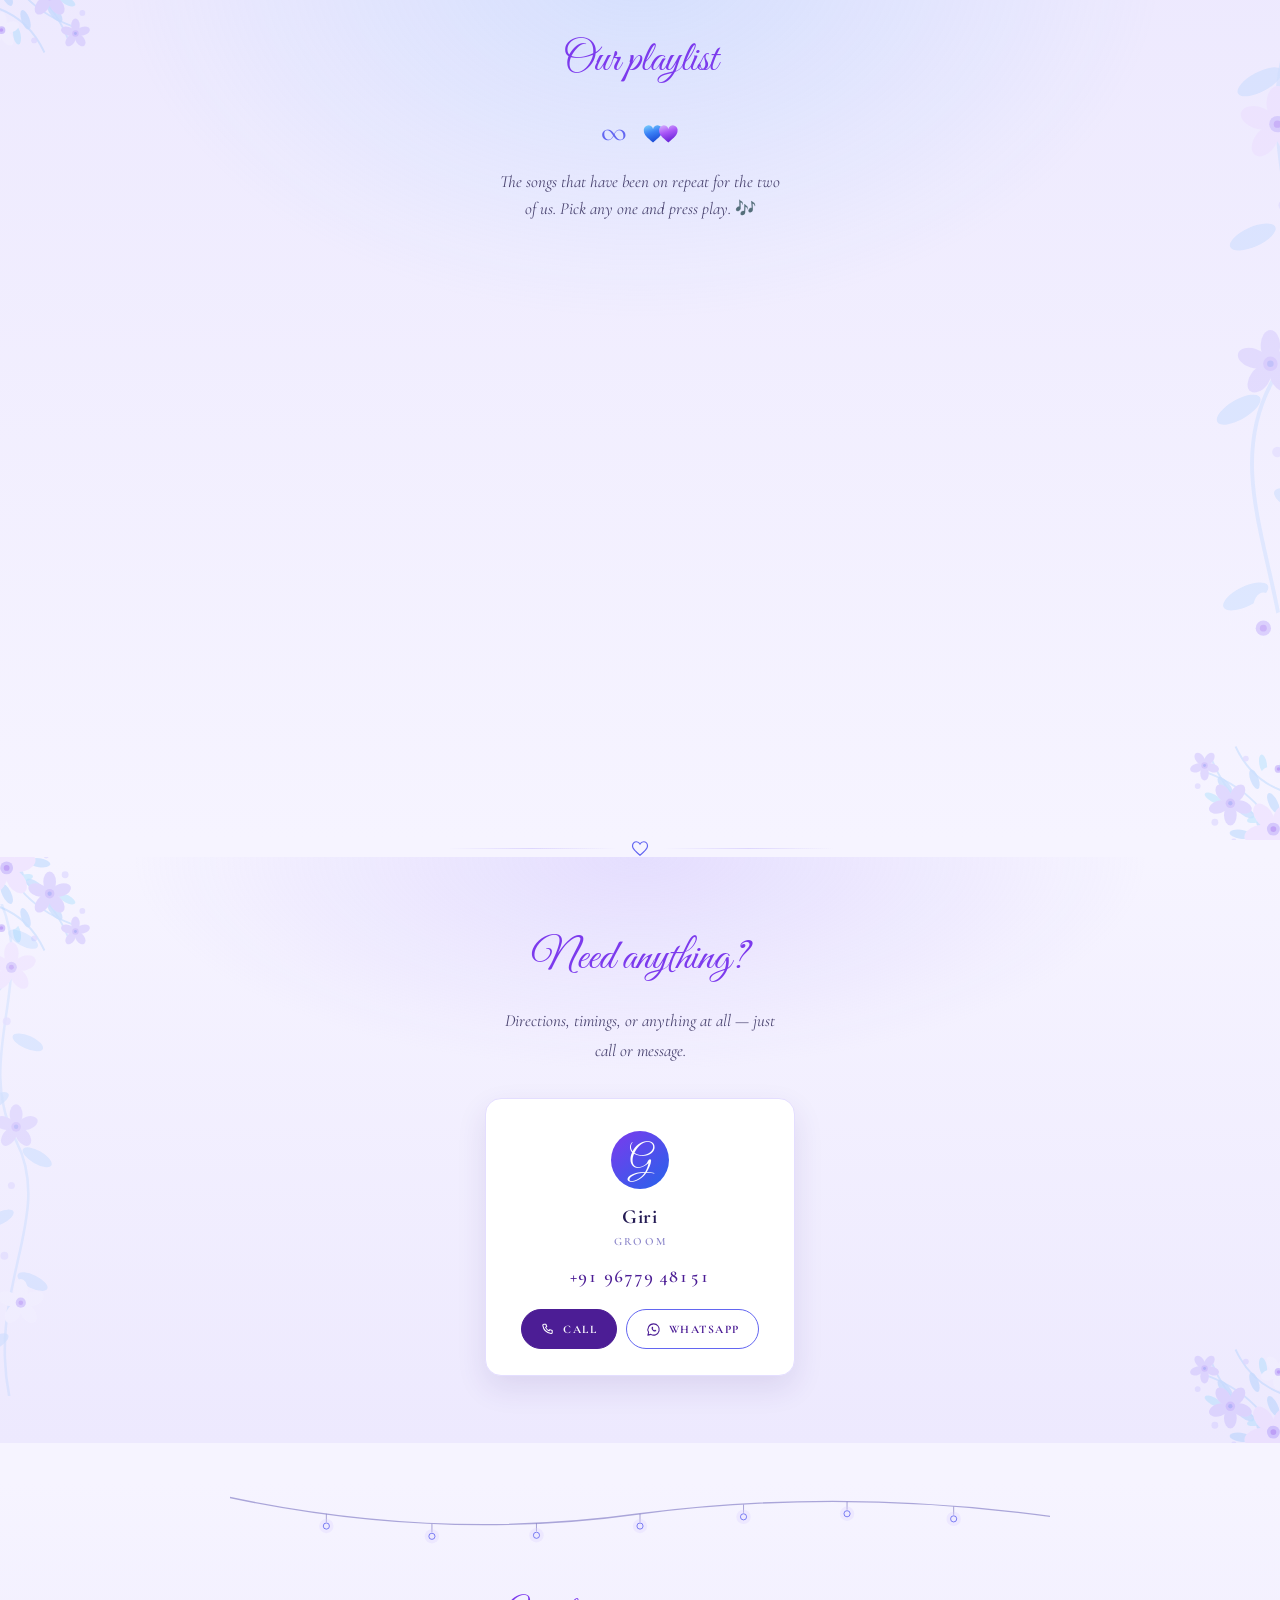
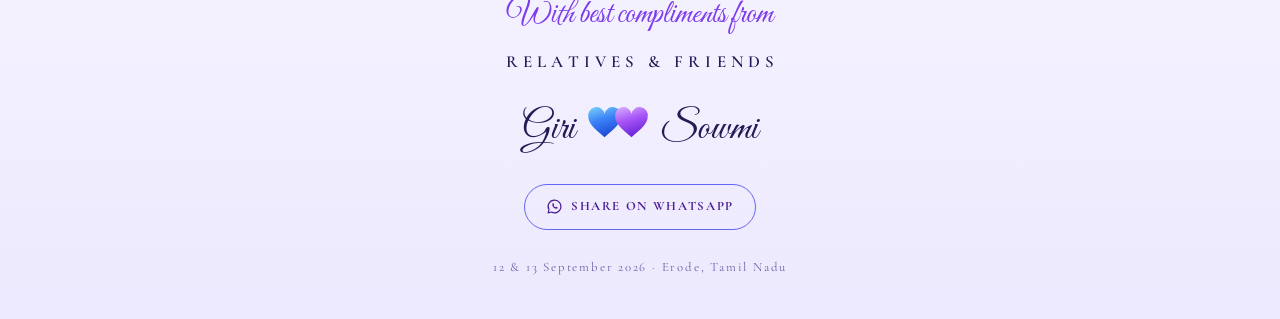
==== commit 87fb9088: "Open the site with a sealed envelope on a guest's first visit A wax-sealed envelope fills the screen" ====
--- a/index.html
+++ b/index.html
@@ -42,6 +42,12 @@
     r.setAttribute('data-font',  /^(classic|romantic|refined)$/.test(f) ? f : 'classic');
     r.setAttribute('data-lang',  /^(en|ta)$/.test(g) ? g : 'en');
     r.setAttribute('lang', /^ta$/.test(g) ? 'ta' : 'en');
+
+    var i = q.get('intro'), seen = false;
+    try { seen = localStorage.getItem('gs-intro') === 'seen'; } catch (e) {}
+    var reduce = window.matchMedia && window.matchMedia('(prefers-reduced-motion: reduce)').matches;
+    var show = i === '1' ? true : (i === '0' ? false : (!seen && !reduce));
+    r.setAttribute('data-intro', show ? 'show' : 'skip');
   })();
 </script>
 
@@ -71,6 +77,34 @@
 </script>
 </head>
 <body>
+
+<!-- first visit only: a sealed envelope that opens into the page -->
+<div class="intro" id="intro" role="dialog" aria-label="Open the invitation">
+  <div class="intro-stage">
+    <div class="env" id="env">
+      <div class="env-back"></div>
+
+      <div class="env-card">
+        <p class="ec-om" lang="ta">ஸ்ரீ முருகன் துணை</p>
+        <p class="ec-names">Giri
+          <svg class="hearts" viewBox="0 0 46 27" role="img" aria-label="love"><path class="hh hh-b" fill="url(#heart-blue)" d="M13 25.4 C5.3 19 1 15 1 10.4 A5.9 5.9 0 0 1 13 7.9 A5.9 5.9 0 0 1 25 10.4 C25 15 20.7 19 13 25.4 Z"/><path class="hh hh-p" fill="url(#heart-purple)" d="M33 25.4 C25.3 19 21 15 21 10.4 A5.9 5.9 0 0 1 33 7.9 A5.9 5.9 0 0 1 45 10.4 C45 15 40.7 19 33 25.4 Z"/></svg>
+          Sowmi</p>
+        <p class="ec-date" id="introDate">12 &amp; 13 September 2026</p>
+      </div>
+
+      <div class="env-front"></div>
+      <div class="env-flap"></div>
+
+      <button class="env-seal" id="envOpen" type="button" aria-describedby="introHint">
+        <span class="seal-inner">
+          <svg viewBox="0 0 46 27" aria-hidden="true"><path fill="url(#heart-blue)" d="M13 25.4 C5.3 19 1 15 1 10.4 A5.9 5.9 0 0 1 13 7.9 A5.9 5.9 0 0 1 25 10.4 C25 15 20.7 19 13 25.4 Z"/><path fill="url(#heart-purple)" d="M33 25.4 C25.3 19 21 15 21 10.4 A5.9 5.9 0 0 1 33 7.9 A5.9 5.9 0 0 1 45 10.4 C45 15 40.7 19 33 25.4 Z"/></svg>
+        </span>
+      </button>
+    </div>
+
+    <p class="intro-hint" id="introHint" data-i18n="introHint">Tap to open</p>
+  </div>
+</div>
 
   <!-- palm defined once, used twice; inline so the theme variables reach it -->
   <svg class="svg-defs" width="0" height="0" aria-hidden="true" focusable="false">
@@ -778,6 +812,7 @@
 </footer>
 
 <script src="./js/i18n.js" defer></script>
+<script src="./js/intro.js" defer></script>
 <script src="./js/main.js" defer></script>
 <script src="./js/crackers.js" defer></script>
 <script src="./js/invitation.js" defer></script>
--- a/css/style.css
+++ b/css/style.css
@@ -1237,3 +1237,168 @@
 @media (max-width: 640px) {
   .lang button { padding: .34rem .6rem; font-size: .72rem; }
 }
+
+/* ————— first-visit envelope ————— */
+[data-intro="skip"] .intro { display: none; }
+/* the page must not scroll behind the overlay */
+[data-intro="show"] body { overflow: hidden; }
+
+.intro {
+  position: fixed;
+  inset: 0;
+  z-index: 100;
+  display: grid;
+  place-items: center;
+  padding: 24px;
+  background:
+    radial-gradient(58vw 46vh at 22% 10%, var(--wash-a), transparent 60%),
+    radial-gradient(58vw 46vh at 78% 90%, var(--wash-b), transparent 60%),
+    linear-gradient(var(--bg-2), var(--bg) 55%);
+  animation: intro-in .5s ease both;
+}
+@keyframes intro-in { from { opacity: 0; } to { opacity: 1; } }
+
+.intro.is-open  { animation: intro-out .85s .95s ease forwards; pointer-events: none; }
+@keyframes intro-out {
+  to { opacity: 0; visibility: hidden; }
+}
+
+.intro-stage { text-align: center; padding-top: clamp(70px, 17vh, 150px); }
+
+/* the envelope: back, card, front pocket, top flap — layered in that order */
+.env {
+  position: relative;
+  width: min(390px, 84vw);
+  aspect-ratio: 3 / 2;
+  margin: 0 auto;
+  perspective: 1100px;
+  cursor: pointer;
+}
+.env-back, .env-front, .env-flap {
+  position: absolute;
+  left: 0;
+  width: 100%;
+}
+.env-back {
+  top: 0; height: 100%;
+  border-radius: 10px;
+  background: linear-gradient(150deg, var(--deco-pale), var(--deco));
+  border: 1px solid var(--accent-soft);
+  box-shadow: 0 30px 70px var(--shadow-lg);
+}
+/* the pocket, drawn as a triangle pointing up so the card looks tucked behind */
+.env-front {
+  bottom: 0; height: 72%;
+  z-index: 3;
+  background: linear-gradient(170deg, var(--deco), var(--deco-2));
+  border-radius: 0 0 10px 10px;
+  border: 1px solid var(--accent-soft);
+  border-top: 1px solid var(--accent-soft);
+}
+.env-flap {
+  top: 0; height: 62%;
+  z-index: 4;
+  transform-origin: top center;
+  background: linear-gradient(190deg, var(--deco-2), var(--deco));
+  border: 1px solid var(--accent-soft);
+  filter: drop-shadow(0 3px 5px var(--shadow-sm));
+  border-bottom: 0;
+  border-radius: 10px 10px 0 0;
+  clip-path: polygon(0 0, 100% 0, 50% 100%);
+  transition: transform .8s cubic-bezier(.6,.02,.35,1);
+}
+.env.open .env-flap {
+  transform: rotateX(-172deg);
+  /* drop behind once it is past vertical, or it covers the rising card */
+  transition: transform .8s cubic-bezier(.6,.02,.35,1), z-index 0s .38s;
+  z-index: 1;
+}
+
+.env-card {
+  position: absolute;
+  left: 50%;
+  bottom: 6%;
+  width: 88%;
+  z-index: 2;
+  transform: translateX(-50%);
+  padding: 1.1rem .9rem 1rem;
+  border-radius: 8px;
+  background: var(--panel);
+  border: 1px solid var(--line);
+  box-shadow: 0 10px 26px var(--shadow);
+  transition: transform .85s .34s cubic-bezier(.2,.7,.3,1);
+}
+.env.open .env-card { transform: translateX(-50%) translateY(-104%); }
+
+.ec-om {
+  font-family: var(--tamil);
+  font-size: .72rem;
+  font-weight: 600;
+  color: var(--accent);
+}
+.ec-names {
+  font-family: var(--script);
+  font-size: clamp(1.9rem, 7vw, 2.5rem);
+  line-height: 1.1;
+  color: var(--ink-900);
+  margin: .2rem 0 .1rem;
+}
+[data-lang="ta"] .ec-om { font-size: .78rem; }
+.ec-date {
+  font-size: .68rem;
+  font-weight: 600;
+  letter-spacing: .14em;
+  text-transform: uppercase;
+  color: var(--ink-500);
+}
+[data-lang="ta"] .ec-date { letter-spacing: .02em; text-transform: none; font-size: .76rem; }
+
+/* wax seal, sitting where the flap meets the pocket */
+.env-seal {
+  position: absolute;
+  left: 50%;
+  top: 56%;
+  z-index: 5;
+  width: 62px; height: 62px;
+  margin: -31px 0 0 -31px;
+  border: 0;
+  border-radius: 50%;
+  background: radial-gradient(circle at 34% 30%, var(--panel), var(--accent-pale));
+  box-shadow: 0 6px 16px var(--shadow-lg), inset 0 0 0 1px var(--accent-soft);
+  cursor: pointer;
+  display: grid;
+  place-items: center;
+  animation: seal-pulse 2.4s ease-in-out infinite;
+  transition: transform .34s ease, opacity .34s ease;
+}
+.seal-inner svg { width: 30px; height: 18px; display: block; }
+@keyframes seal-pulse {
+  0%, 100% { transform: scale(1); }
+  50%      { transform: scale(1.07); }
+}
+.env.open .env-seal { animation: none; transform: scale(.4) rotate(-25deg); opacity: 0; }
+
+.intro-hint {
+  margin-top: 1.8rem;
+  font-size: .74rem;
+  font-weight: 700;
+  letter-spacing: .26em;
+  text-indent: .26em;
+  text-transform: uppercase;
+  color: var(--accent);
+  animation: hint-bob 2.2s ease-in-out infinite;
+}
+[data-lang="ta"] .intro-hint {
+  font-family: var(--tamil);
+  letter-spacing: .04em; text-indent: 0; text-transform: none;
+  font-size: .95rem;
+}
+@keyframes hint-bob {
+  0%, 100% { opacity: .6; transform: translateY(0); }
+  50%      { opacity: 1;  transform: translateY(-3px); }
+}
+.env.open ~ .intro-hint { opacity: 0; transition: opacity .3s; }
+
+@media (prefers-reduced-motion: reduce) {
+  .intro { display: none !important; }
+}
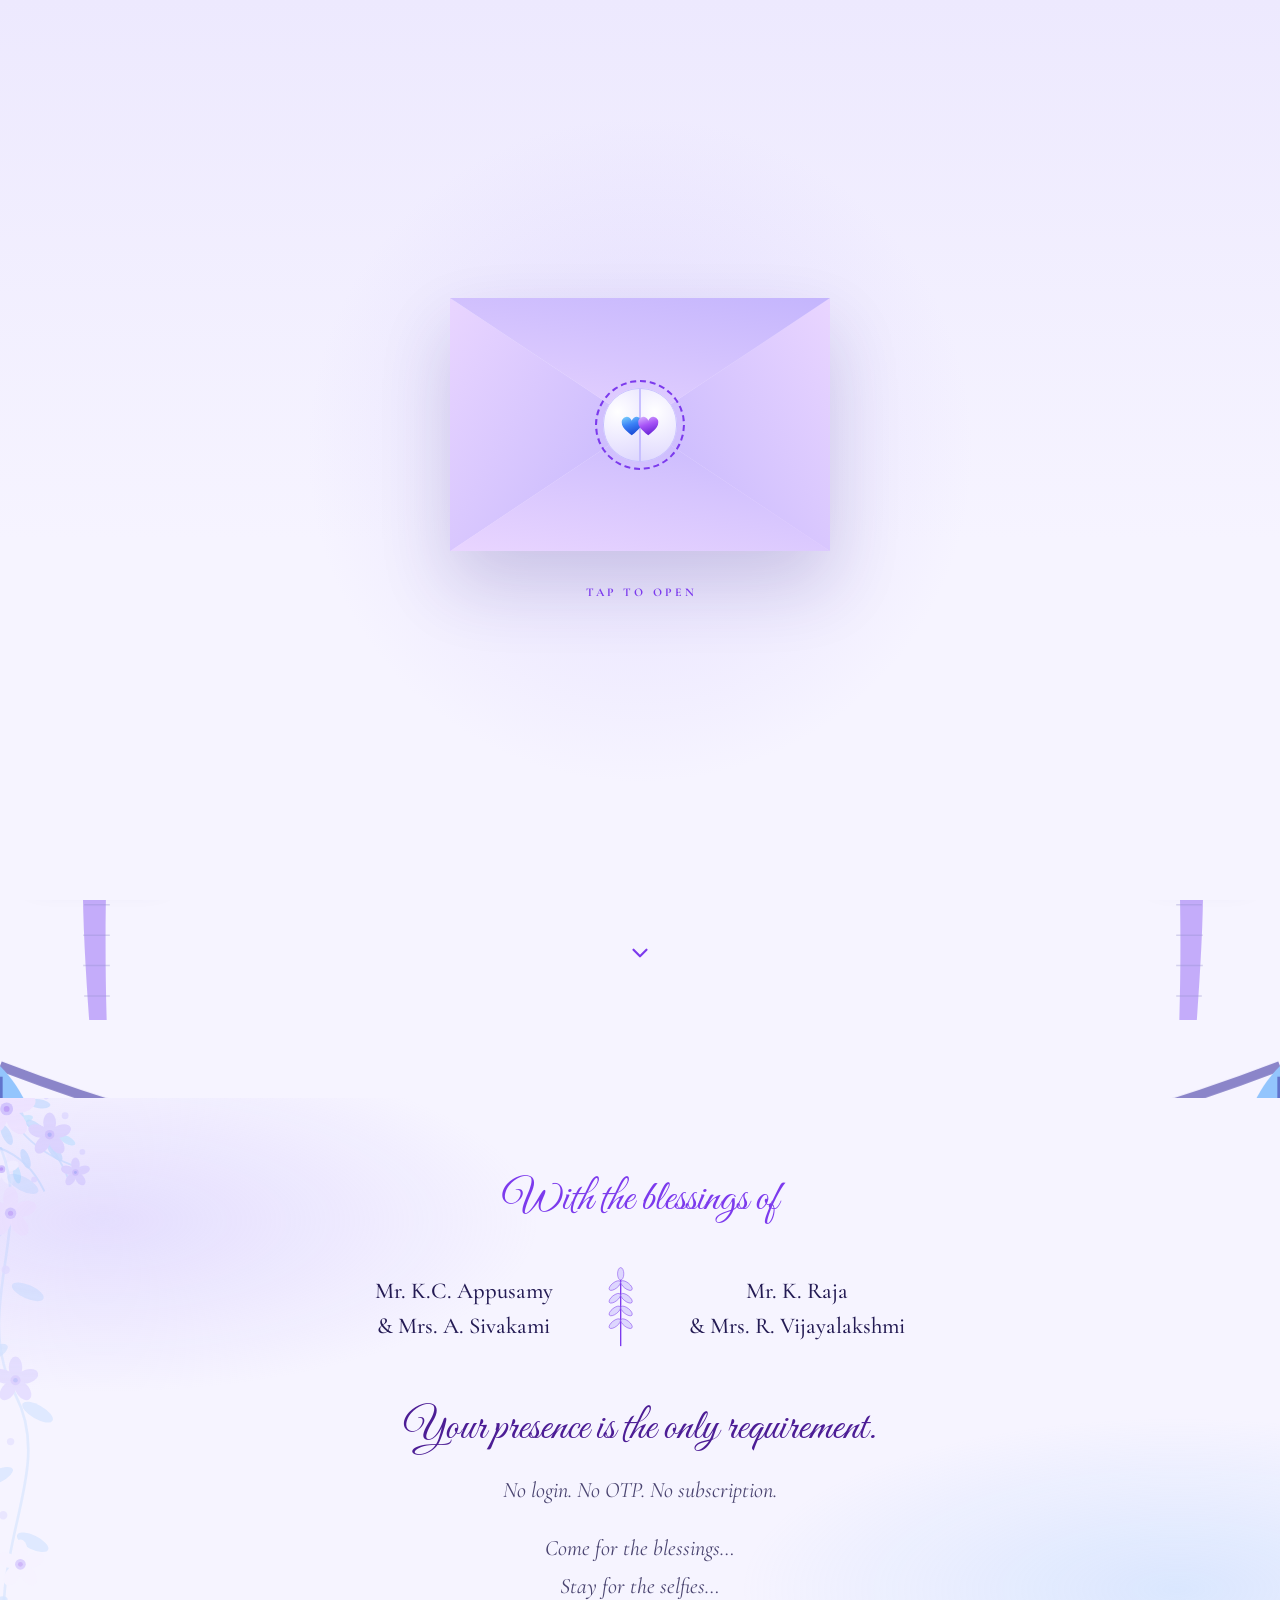
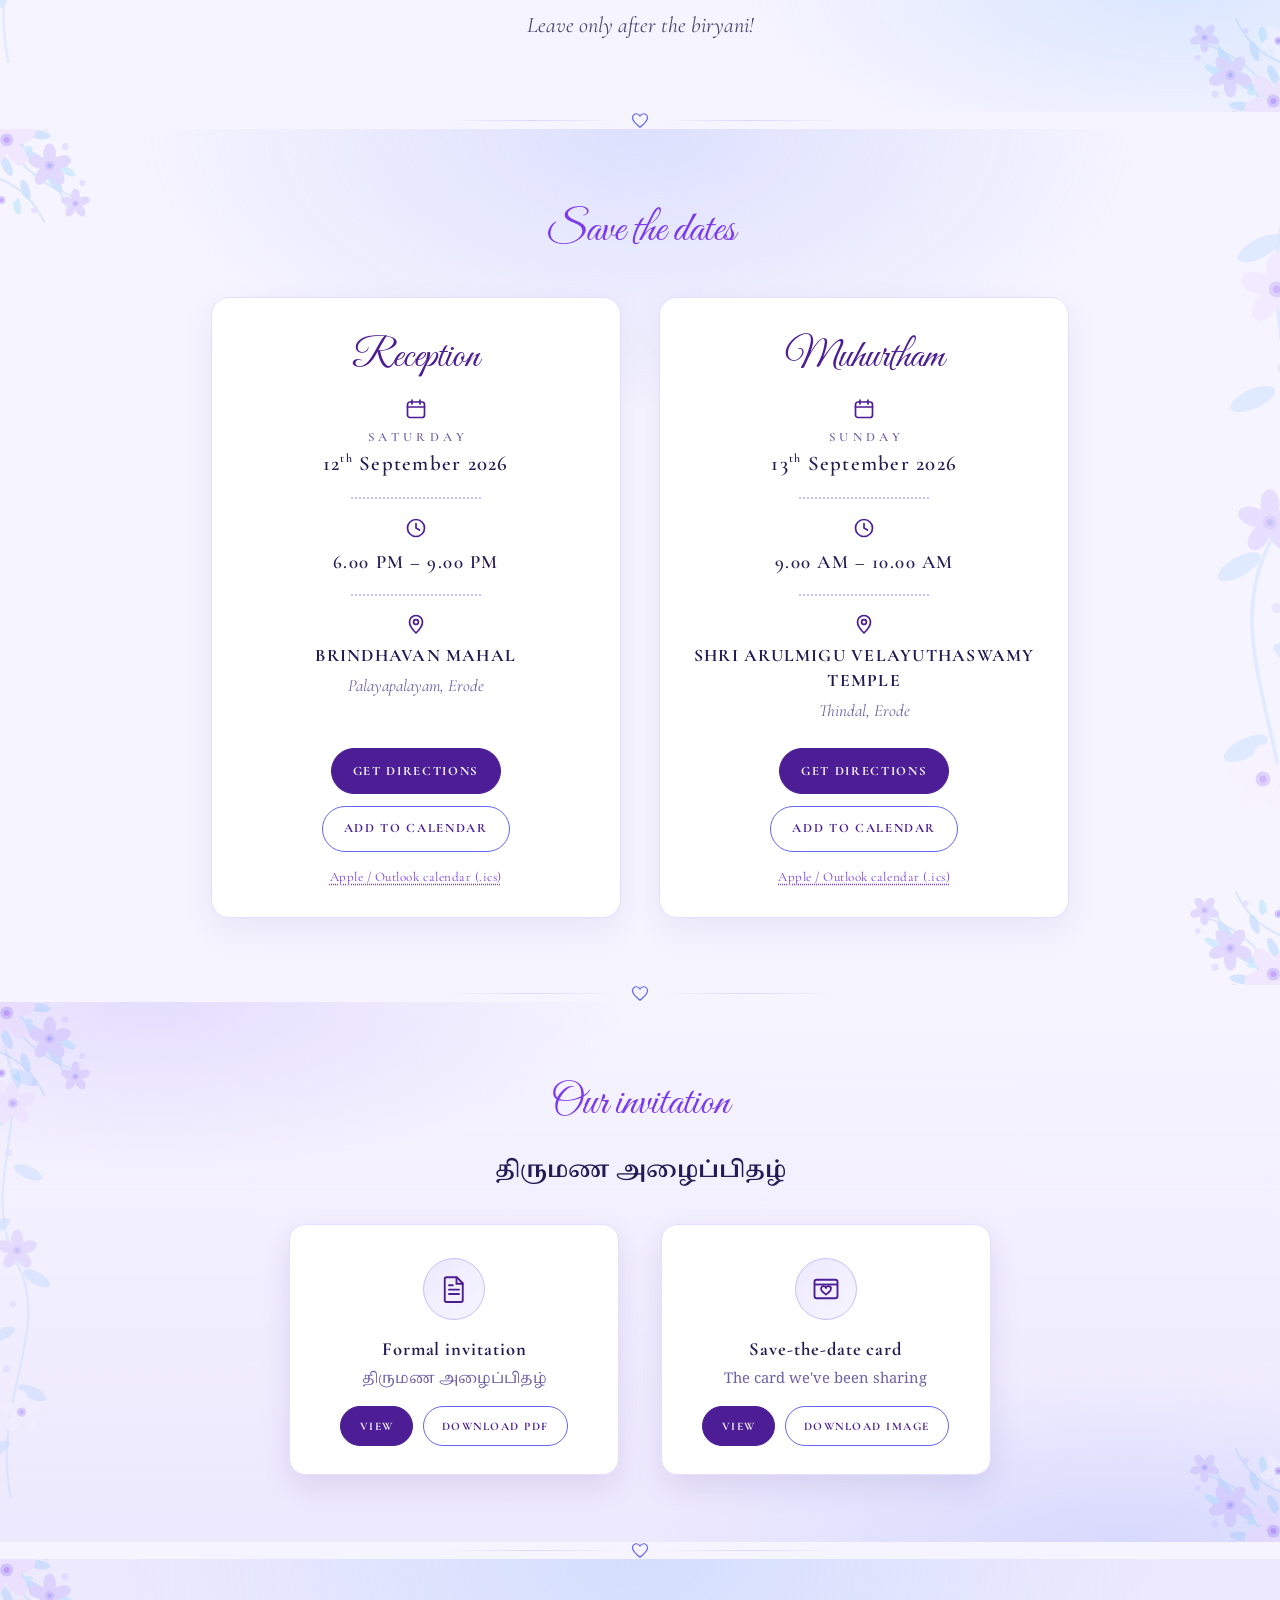
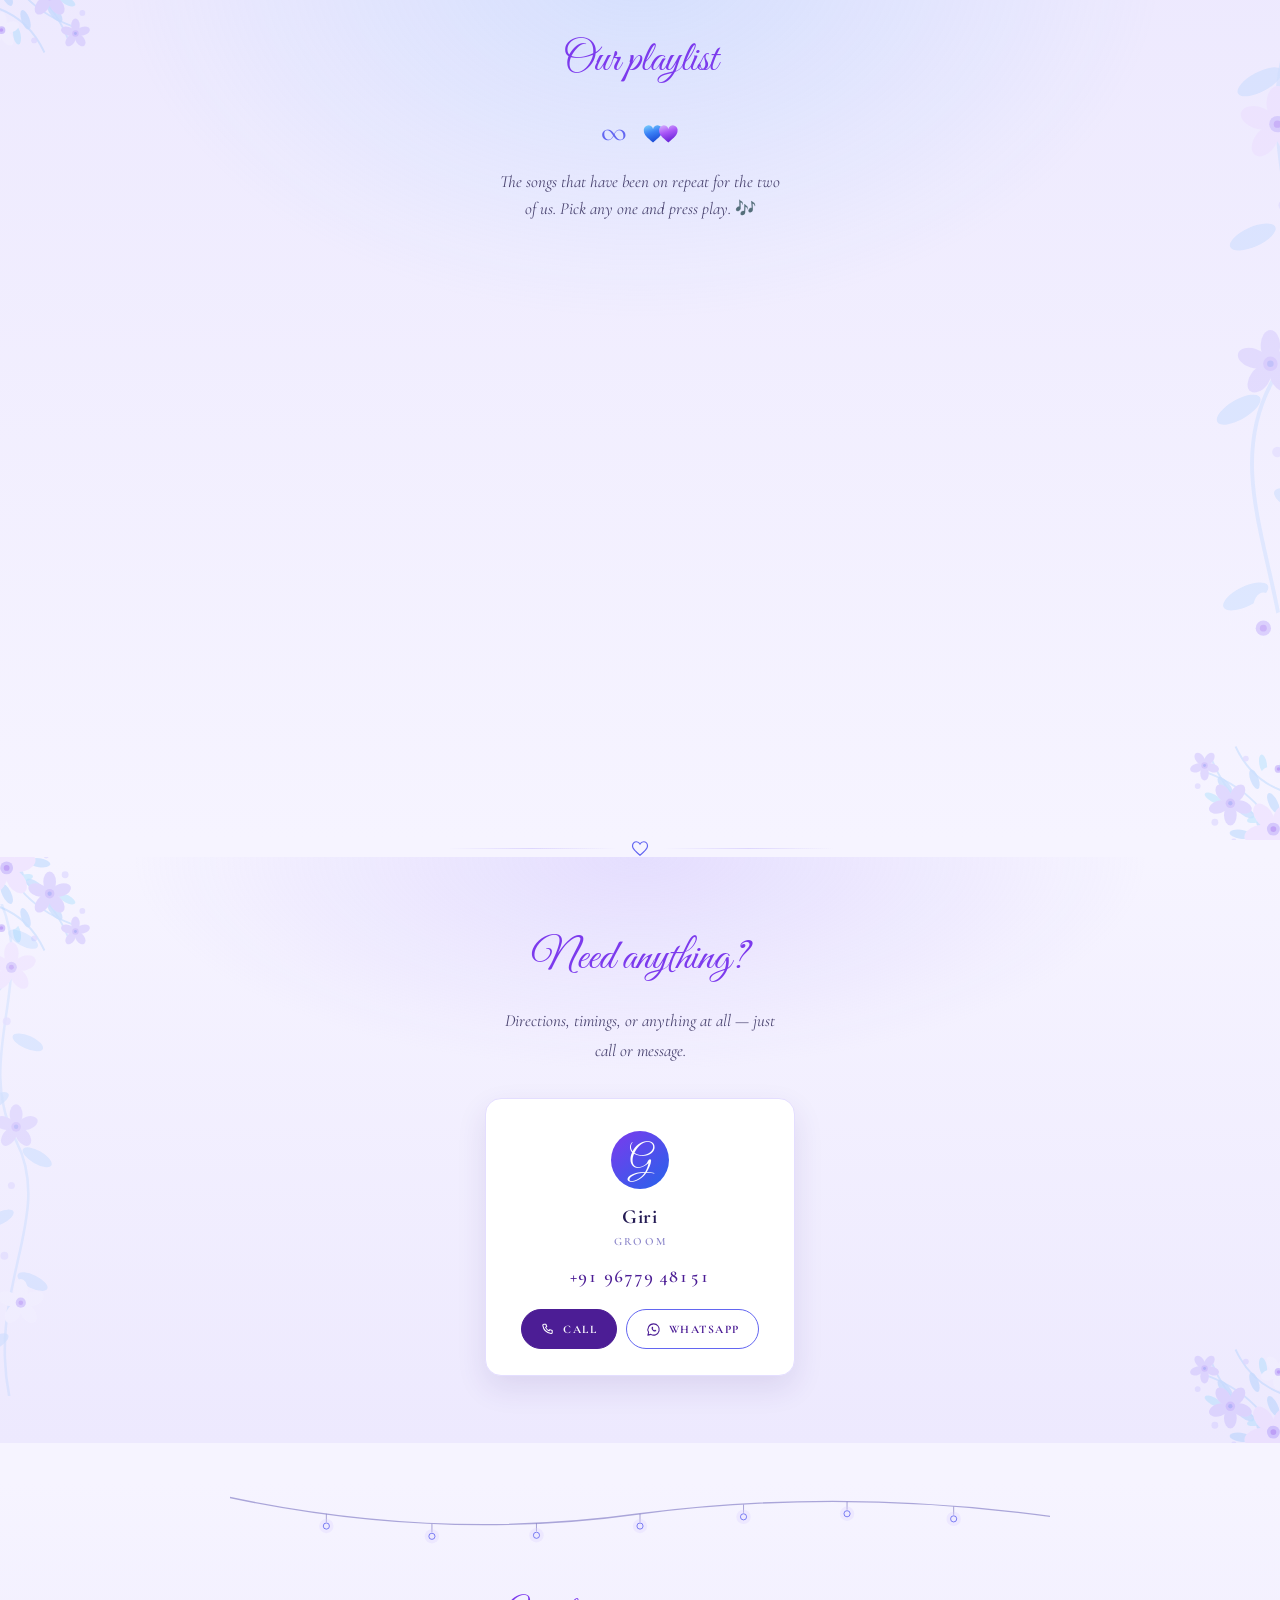
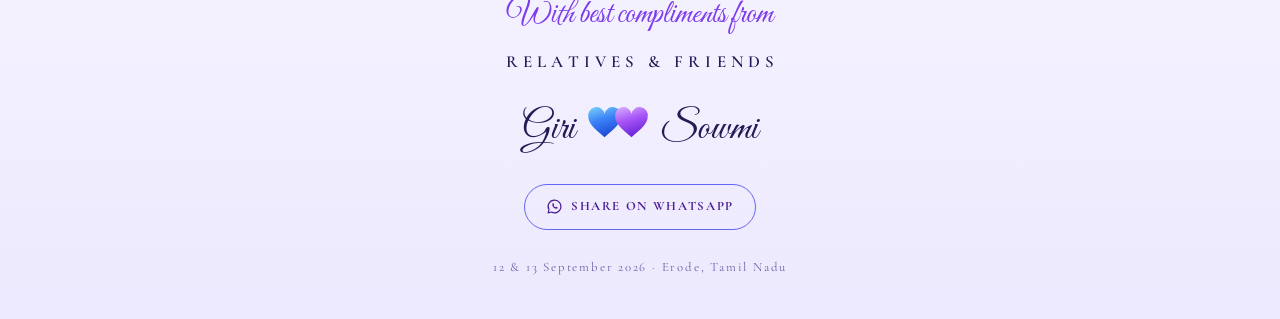
==== commit 566edb80: "Rebuild the opening as an unfolding invitation The single lifting flap is replaced by a four-stage s" ====
--- a/index.html
+++ b/index.html
@@ -78,32 +78,37 @@
 </head>
 <body>
 
-<!-- first visit only: a sealed envelope that opens into the page -->
+<!-- first visit only: the invitation arrives, unseals and unfolds into the page -->
 <div class="intro" id="intro" role="dialog" aria-label="Open the invitation">
+  <div class="intro-glow" aria-hidden="true"></div>
+  <div class="intro-burst" id="introBurst" aria-hidden="true"></div>
+
   <div class="intro-stage">
     <div class="env" id="env">
-      <div class="env-back"></div>
-
       <div class="env-card">
         <p class="ec-om" lang="ta">ஸ்ரீ முருகன் துணை</p>
         <p class="ec-names">Giri
-          <svg class="hearts" viewBox="0 0 46 27" role="img" aria-label="love"><path class="hh hh-b" fill="url(#heart-blue)" d="M13 25.4 C5.3 19 1 15 1 10.4 A5.9 5.9 0 0 1 13 7.9 A5.9 5.9 0 0 1 25 10.4 C25 15 20.7 19 13 25.4 Z"/><path class="hh hh-p" fill="url(#heart-purple)" d="M33 25.4 C25.3 19 21 15 21 10.4 A5.9 5.9 0 0 1 33 7.9 A5.9 5.9 0 0 1 45 10.4 C45 15 40.7 19 33 25.4 Z"/></svg>
+          <svg class="hearts" viewBox="0 0 46 27" role="img" aria-label="love"><path fill="url(#heart-blue)" d="M13 25.4 C5.3 19 1 15 1 10.4 A5.9 5.9 0 0 1 13 7.9 A5.9 5.9 0 0 1 25 10.4 C25 15 20.7 19 13 25.4 Z"/><path fill="url(#heart-purple)" d="M33 25.4 C25.3 19 21 15 21 10.4 A5.9 5.9 0 0 1 33 7.9 A5.9 5.9 0 0 1 45 10.4 C45 15 40.7 19 33 25.4 Z"/></svg>
           Sowmi</p>
         <p class="ec-date" id="introDate">12 &amp; 13 September 2026</p>
       </div>
 
-      <div class="env-front"></div>
-      <div class="env-flap"></div>
-
-      <button class="env-seal" id="envOpen" type="button" aria-describedby="introHint">
-        <span class="seal-inner">
-          <svg viewBox="0 0 46 27" aria-hidden="true"><path fill="url(#heart-blue)" d="M13 25.4 C5.3 19 1 15 1 10.4 A5.9 5.9 0 0 1 13 7.9 A5.9 5.9 0 0 1 25 10.4 C25 15 20.7 19 13 25.4 Z"/><path fill="url(#heart-purple)" d="M33 25.4 C25.3 19 21 15 21 10.4 A5.9 5.9 0 0 1 33 7.9 A5.9 5.9 0 0 1 45 10.4 C45 15 40.7 19 33 25.4 Z"/></svg>
-        </span>
+      <!-- the four folds of the envelope back; each swings open on its own edge -->
+      <span class="flap fl" aria-hidden="true"></span>
+      <span class="flap fr" aria-hidden="true"></span>
+      <span class="flap fb" aria-hidden="true"></span>
+      <span class="flap ft" aria-hidden="true"></span>
+
+      <button class="seal" id="envOpen" type="button" aria-describedby="introHint">
+        <span class="seal-half sh-l"><svg viewBox="0 0 46 27" aria-hidden="true"><path fill="url(#heart-blue)" d="M13 25.4 C5.3 19 1 15 1 10.4 A5.9 5.9 0 0 1 13 7.9 A5.9 5.9 0 0 1 25 10.4 C25 15 20.7 19 13 25.4 Z"/><path fill="url(#heart-purple)" d="M33 25.4 C25.3 19 21 15 21 10.4 A5.9 5.9 0 0 1 33 7.9 A5.9 5.9 0 0 1 45 10.4 C45 15 40.7 19 33 25.4 Z"/></svg></span>
+        <span class="seal-half sh-r"><svg viewBox="0 0 46 27" aria-hidden="true"><path fill="url(#heart-blue)" d="M13 25.4 C5.3 19 1 15 1 10.4 A5.9 5.9 0 0 1 13 7.9 A5.9 5.9 0 0 1 25 10.4 C25 15 20.7 19 13 25.4 Z"/><path fill="url(#heart-purple)" d="M33 25.4 C25.3 19 21 15 21 10.4 A5.9 5.9 0 0 1 33 7.9 A5.9 5.9 0 0 1 45 10.4 C45 15 40.7 19 33 25.4 Z"/></svg></span>
+        <span class="seal-ring" aria-hidden="true"></span>
       </button>
     </div>
 
     <p class="intro-hint" id="introHint" data-i18n="introHint">Tap to open</p>
   </div>
+</div>
 </div>
 
   <!-- palm defined once, used twice; inline so the theme variables reach it -->
--- a/css/style.css
+++ b/css/style.css
@@ -1238,9 +1238,14 @@
   .lang button { padding: .34rem .6rem; font-size: .72rem; }
 }
 
-/* ————— first-visit envelope ————— */
+/* ————— first-visit opening ————————————————————————————————————————
+   Four stages, driven by classes that js/intro.js adds in sequence:
+   .arrive → idle → .unseal → .unfold → .zoom
+   The envelope is built as four triangular folds that each swing open on
+   their own edge, so the whole thing flattens out rather than a single flap
+   lifting; the card underneath then scales up and becomes the page.
+———————————————————————————————————————————————————————————————————— */
 [data-intro="skip"] .intro { display: none; }
-/* the page must not scroll behind the overlay */
 [data-intro="show"] body { overflow: hidden; }
 
 .intro {
@@ -1250,143 +1255,213 @@
   display: grid;
   place-items: center;
   padding: 24px;
-  background:
-    radial-gradient(58vw 46vh at 22% 10%, var(--wash-a), transparent 60%),
-    radial-gradient(58vw 46vh at 78% 90%, var(--wash-b), transparent 60%),
-    linear-gradient(var(--bg-2), var(--bg) 55%);
-  animation: intro-in .5s ease both;
-}
-@keyframes intro-in { from { opacity: 0; } to { opacity: 1; } }
-
-.intro.is-open  { animation: intro-out .85s .95s ease forwards; pointer-events: none; }
-@keyframes intro-out {
-  to { opacity: 0; visibility: hidden; }
-}
-
-.intro-stage { text-align: center; padding-top: clamp(70px, 17vh, 150px); }
-
-/* the envelope: back, card, front pocket, top flap — layered in that order */
+  overflow: hidden;
+  background: linear-gradient(var(--bg-2), var(--bg) 60%);
+  animation: intro-fade-in .45s ease both;
+}
+@keyframes intro-fade-in { from { opacity: 0; } to { opacity: 1; } }
+
+/* a slow breathing glow behind the envelope */
+.intro-glow {
+  position: absolute;
+  left: 50%; top: 50%;
+  width: min(760px, 150vw); aspect-ratio: 1;
+  transform: translate(-50%, -50%);
+  background: radial-gradient(circle, var(--wash-a) 0%, transparent 62%);
+  animation: glow-breathe 5s ease-in-out infinite alternate;
+}
+@keyframes glow-breathe {
+  from { opacity: .55; transform: translate(-50%,-50%) scale(.9); }
+  to   { opacity: 1;   transform: translate(-50%,-50%) scale(1.08); }
+}
+
+.intro-burst { position: absolute; inset: 0; pointer-events: none; }
+.intro-stage { position: relative; text-align: center; }
+
+/* ——— the envelope ——— */
 .env {
   position: relative;
-  width: min(390px, 84vw);
+  width: min(380px, 82vw);
   aspect-ratio: 3 / 2;
   margin: 0 auto;
-  perspective: 1100px;
+  transform-style: preserve-3d;
+  perspective: 1300px;
   cursor: pointer;
-}
-.env-back, .env-front, .env-flap {
+  /* flies in and settles */
+  animation: env-arrive 1.05s cubic-bezier(.18,.85,.25,1) both;
+}
+@keyframes env-arrive {
+  from { transform: translateY(58vh) rotate(-9deg) scale(.72); opacity: 0; }
+  60%  { opacity: 1; }
+  to   { transform: translateY(0) rotate(0) scale(1); opacity: 1; }
+}
+
+/* the paper the folds sit on */
+.env::before {
+  content: '';
+  position: absolute; inset: 0;
+  border-radius: 12px;
+  background: linear-gradient(150deg, var(--deco-pale), var(--deco));
+  box-shadow: 0 34px 70px var(--shadow-lg);
+}
+
+.flap {
   position: absolute;
-  left: 0;
-  width: 100%;
-}
-.env-back {
-  top: 0; height: 100%;
-  border-radius: 10px;
-  background: linear-gradient(150deg, var(--deco-pale), var(--deco));
-  border: 1px solid var(--accent-soft);
-  box-shadow: 0 30px 70px var(--shadow-lg);
-}
-/* the pocket, drawn as a triangle pointing up so the card looks tucked behind */
-.env-front {
-  bottom: 0; height: 72%;
   z-index: 3;
-  background: linear-gradient(170deg, var(--deco), var(--deco-2));
-  border-radius: 0 0 10px 10px;
-  border: 1px solid var(--accent-soft);
-  border-top: 1px solid var(--accent-soft);
-}
-.env-flap {
-  top: 0; height: 62%;
-  z-index: 4;
-  transform-origin: top center;
   background: linear-gradient(190deg, var(--deco-2), var(--deco));
-  border: 1px solid var(--accent-soft);
-  filter: drop-shadow(0 3px 5px var(--shadow-sm));
-  border-bottom: 0;
-  border-radius: 10px 10px 0 0;
-  clip-path: polygon(0 0, 100% 0, 50% 100%);
-  transition: transform .8s cubic-bezier(.6,.02,.35,1);
-}
-.env.open .env-flap {
-  transform: rotateX(-172deg);
-  /* drop behind once it is past vertical, or it covers the rising card */
-  transition: transform .8s cubic-bezier(.6,.02,.35,1), z-index 0s .38s;
-  z-index: 1;
-}
-
+  backface-visibility: hidden;
+  transition: transform 1.05s cubic-bezier(.62,.02,.3,1), opacity .5s .55s ease;
+}
+/* four triangles that together tile the rectangle */
+.flap.ft { top: 0; left: 0; width: 100%; height: 50%;
+           clip-path: polygon(0 0, 100% 0, 50% 100%);
+           transform-origin: top center; }
+.flap.fb { bottom: 0; left: 0; width: 100%; height: 50%;
+           clip-path: polygon(50% 0, 100% 100%, 0 100%);
+           transform-origin: bottom center; }
+.flap.fl { left: 0; top: 0; width: 50%; height: 100%;
+           clip-path: polygon(0 0, 100% 50%, 0 100%);
+           transform-origin: center left;
+           background: linear-gradient(120deg, var(--deco), var(--deco-2)); }
+.flap.fr { right: 0; top: 0; width: 50%; height: 100%;
+           clip-path: polygon(100% 0, 100% 100%, 0 50%);
+           transform-origin: center right;
+           background: linear-gradient(240deg, var(--deco), var(--deco-2)); }
+
+/* the fold creases catch a little light */
+.flap.ft { box-shadow: inset 0 -1px 0 var(--accent-soft); }
+.flap.fb { box-shadow: inset 0  1px 0 var(--accent-soft); }
+
+.env.unfold .flap.ft { transform: rotateX(-179deg); }
+.env.unfold .flap.fb { transform: rotateX(179deg); }
+.env.unfold .flap.fl { transform: rotateY(179deg); }
+.env.unfold .flap.fr { transform: rotateY(-179deg); }
+/* the sides go first, then the top and bottom, so it reads as unfolding */
+.env.unfold .flap.fl,
+.env.unfold .flap.fr { transition-delay: 0s; }
+.env.unfold .flap.ft,
+.env.unfold .flap.fb { transition-delay: .28s; }
+.env.unfold .flap { opacity: 0; }
+
+/* ——— the card inside ——— */
 .env-card {
   position: absolute;
-  left: 50%;
-  bottom: 6%;
-  width: 88%;
+  inset: 8%;
   z-index: 2;
-  transform: translateX(-50%);
-  padding: 1.1rem .9rem 1rem;
+  display: flex;
+  flex-direction: column;
+  justify-content: center;
+  gap: .12rem;
+  padding: 1rem .8rem;
   border-radius: 8px;
   background: var(--panel);
   border: 1px solid var(--line);
-  box-shadow: 0 10px 26px var(--shadow);
-  transition: transform .85s .34s cubic-bezier(.2,.7,.3,1);
-}
-.env.open .env-card { transform: translateX(-50%) translateY(-104%); }
+  box-shadow: 0 12px 30px var(--shadow);
+  opacity: 0;
+  transform: scale(.92);
+  transition: opacity .5s .5s ease, transform 1s .5s cubic-bezier(.2,.7,.3,1);
+}
+.env.unfold .env-card { opacity: 1; transform: scale(1); }
+
+/* the card grows past the screen and hands over to the page behind it */
+.intro.zoom .env-card {
+  transition: transform 1.05s cubic-bezier(.5,0,.75,0), opacity .55s .5s ease;
+  transform: scale(9);
+  opacity: 0;
+}
+.intro.zoom .env::before,
+.intro.zoom .intro-hint { opacity: 0; transition: opacity .4s; }
+.intro.zoom { animation: intro-fade-out .9s .45s ease forwards; }
+@keyframes intro-fade-out { to { opacity: 0; visibility: hidden; } }
 
 .ec-om {
   font-family: var(--tamil);
-  font-size: .72rem;
+  font-size: clamp(.62rem, 2.1vw, .74rem);
   font-weight: 600;
   color: var(--accent);
 }
 .ec-names {
   font-family: var(--script);
-  font-size: clamp(1.9rem, 7vw, 2.5rem);
-  line-height: 1.1;
+  font-size: clamp(1.7rem, 6.6vw, 2.3rem);
+  line-height: 1.12;
   color: var(--ink-900);
-  margin: .2rem 0 .1rem;
-}
-[data-lang="ta"] .ec-om { font-size: .78rem; }
+}
 .ec-date {
-  font-size: .68rem;
+  font-size: clamp(.58rem, 2vw, .68rem);
   font-weight: 600;
-  letter-spacing: .14em;
+  letter-spacing: .12em;
   text-transform: uppercase;
   color: var(--ink-500);
 }
-[data-lang="ta"] .ec-date { letter-spacing: .02em; text-transform: none; font-size: .76rem; }
-
-/* wax seal, sitting where the flap meets the pocket */
-.env-seal {
+[data-lang="ta"] .ec-date { letter-spacing: .02em; text-transform: none; }
+
+/* ——— the wax seal, which cracks in two ——— */
+.seal {
   position: absolute;
-  left: 50%;
-  top: 56%;
-  z-index: 5;
-  width: 62px; height: 62px;
-  margin: -31px 0 0 -31px;
+  left: 50%; top: 50%;
+  z-index: 4;
+  width: 74px; height: 74px;
+  margin: -37px 0 0 -37px;
+  padding: 0;
   border: 0;
+  background: none;
+  cursor: pointer;
+  animation: seal-beat 2.2s ease-in-out infinite;
+}
+@keyframes seal-beat {
+  0%, 100% { transform: scale(1); }
+  14%      { transform: scale(1.09); }
+  28%      { transform: scale(1.01); }
+  42%      { transform: scale(1.06); }
+}
+/* the seal is focused on load so a keyboard can open it; the default ring drew
+   a hard square over the wax, so show one only for actual keyboard focus */
+.seal:focus { outline: none; }
+.seal:focus-visible { outline: 2px dashed var(--accent); outline-offset: 6px; border-radius: 50%; }
+
+.seal-ring {
+  position: absolute; inset: 0;
   border-radius: 50%;
-  background: radial-gradient(circle at 34% 30%, var(--panel), var(--accent-pale));
-  box-shadow: 0 6px 16px var(--shadow-lg), inset 0 0 0 1px var(--accent-soft);
-  cursor: pointer;
-  display: grid;
-  place-items: center;
-  animation: seal-pulse 2.4s ease-in-out infinite;
-  transition: transform .34s ease, opacity .34s ease;
-}
-.seal-inner svg { width: 30px; height: 18px; display: block; }
-@keyframes seal-pulse {
-  0%, 100% { transform: scale(1); }
-  50%      { transform: scale(1.07); }
-}
-.env.open .env-seal { animation: none; transform: scale(.4) rotate(-25deg); opacity: 0; }
-
+  box-shadow: 0 0 0 0 var(--accent-soft);
+  animation: seal-ring 2.2s ease-out infinite;
+}
+@keyframes seal-ring {
+  0%   { box-shadow: 0 0 0 0 var(--accent-soft); opacity: .8; }
+  70%  { box-shadow: 0 0 0 22px var(--accent-soft); opacity: 0; }
+  100% { opacity: 0; }
+}
+/* two half-discs that fly apart, each showing the same pair of hearts so the
+   crack looks like it splits the mark down the middle */
+.seal-half {
+  position: absolute;
+  top: 0; height: 100%; width: 50%;
+  overflow: hidden;
+  background: radial-gradient(circle at 40% 32%, var(--panel), var(--accent-pale));
+  box-shadow: inset 0 0 0 1px var(--accent-soft);
+  transition: transform .75s cubic-bezier(.3,-.4,.6,1), opacity .6s .18s ease;
+}
+.seal-half svg { position: absolute; top: 50%; width: 38px; height: 23px; margin-top: -11px; }
+.sh-l { left: 0;  border-radius: 999px 0 0 999px; }
+.sh-r { right: 0; border-radius: 0 999px 999px 0; }
+/* seal is 74px, halves 37px, mark 38px centred: 37 - 19 = 18px from the left */
+.sh-l svg { left: 18px; }
+.sh-r svg { left: -19px; }
+
+.env.unseal .seal { animation: none; pointer-events: none; }
+.env.unseal .seal-ring { animation: none; opacity: 0; }
+.env.unseal .sh-l { transform: translate(-120px, 74px) rotate(-58deg); opacity: 0; }
+.env.unseal .sh-r { transform: translate(120px, 74px) rotate(58deg); opacity: 0; }
+
+/* ——— hint ——— */
 .intro-hint {
-  margin-top: 1.8rem;
+  margin-top: 2rem;
   font-size: .74rem;
   font-weight: 700;
   letter-spacing: .26em;
   text-indent: .26em;
   text-transform: uppercase;
   color: var(--accent);
-  animation: hint-bob 2.2s ease-in-out infinite;
+  animation: hint-bob 2.2s ease-in-out infinite, intro-fade-in .5s .9s both;
 }
 [data-lang="ta"] .intro-hint {
   font-family: var(--tamil);
@@ -1394,10 +1469,26 @@
   font-size: .95rem;
 }
 @keyframes hint-bob {
-  0%, 100% { opacity: .6; transform: translateY(0); }
-  50%      { opacity: 1;  transform: translateY(-3px); }
-}
-.env.open ~ .intro-hint { opacity: 0; transition: opacity .3s; }
+  0%, 100% { opacity: .62; transform: translateY(0); }
+  50%      { opacity: 1;   transform: translateY(-3px); }
+}
+.env.unseal ~ .intro-hint { opacity: 0; animation: none; transition: opacity .35s; }
+
+/* petals thrown out when the seal cracks */
+.intro-bit {
+  position: absolute;
+  width: var(--sz, 14px); height: var(--sz, 14px);
+  margin-left: calc(var(--sz, 14px) / -2);
+  margin-top:  calc(var(--sz, 14px) / -2);
+  background-size: contain;
+  background-repeat: no-repeat;
+  animation: intro-bit-fly var(--dur, 1.3s) cubic-bezier(.14,.7,.3,1) forwards;
+}
+@keyframes intro-bit-fly {
+  0%   { transform: translate3d(0,0,0) scale(.3) rotate(0deg); opacity: 0; }
+  12%  { opacity: 1; }
+  100% { transform: translate3d(var(--dx), calc(var(--dy) + var(--fall)), 0) scale(.85) rotate(var(--rot)); opacity: 0; }
+}
 
 @media (prefers-reduced-motion: reduce) {
   .intro { display: none !important; }
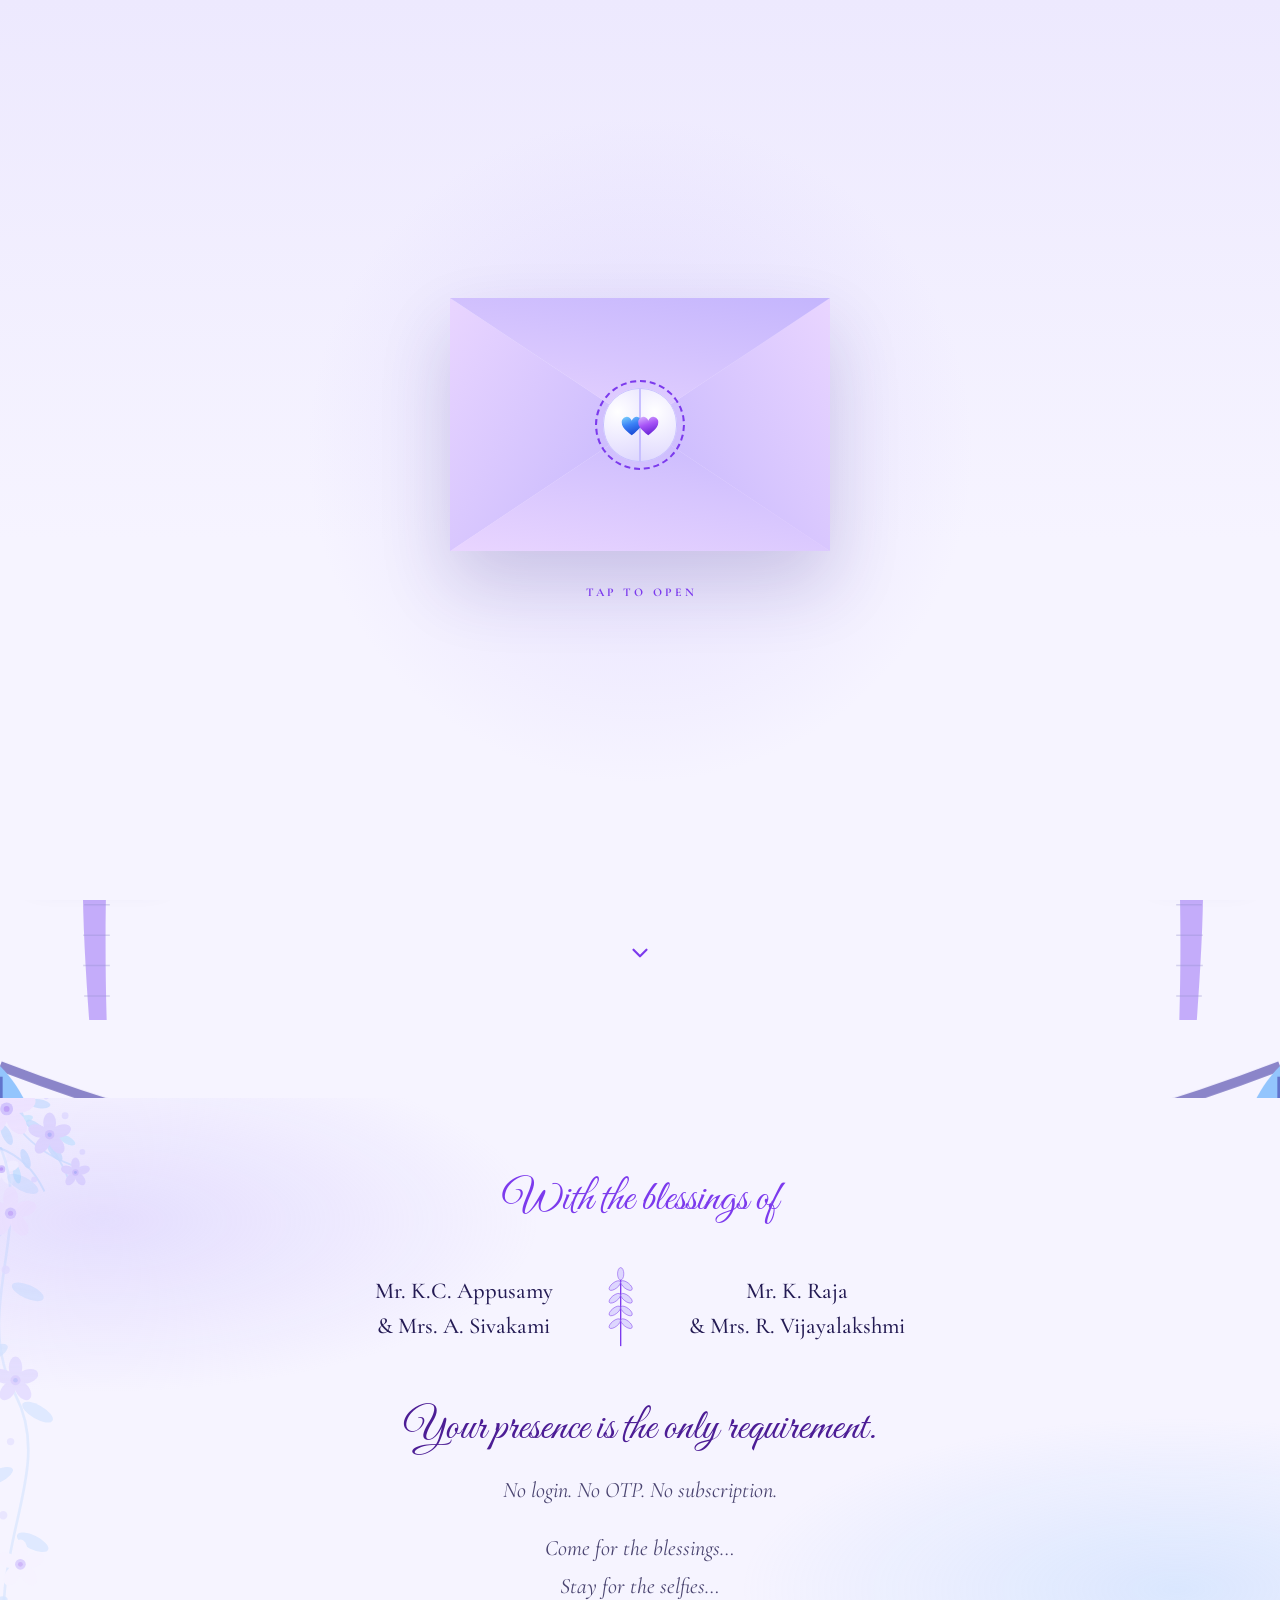
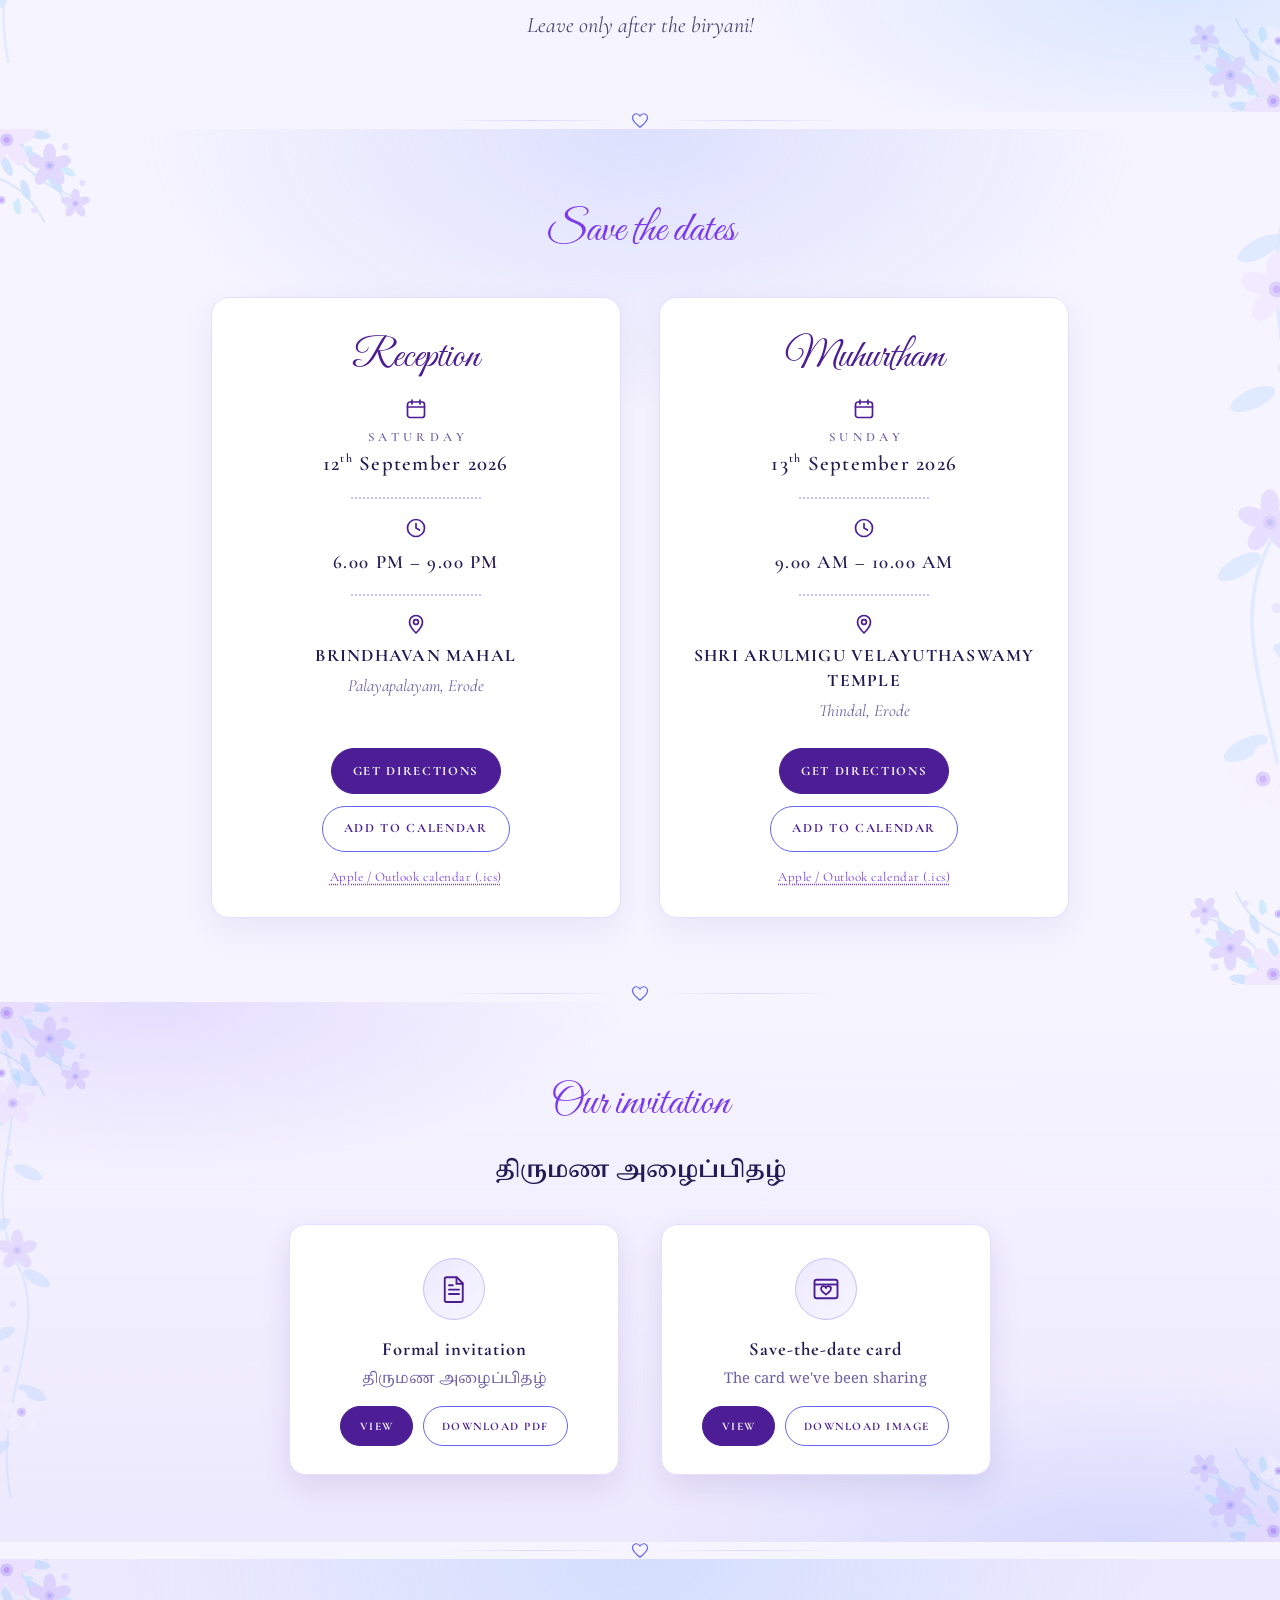
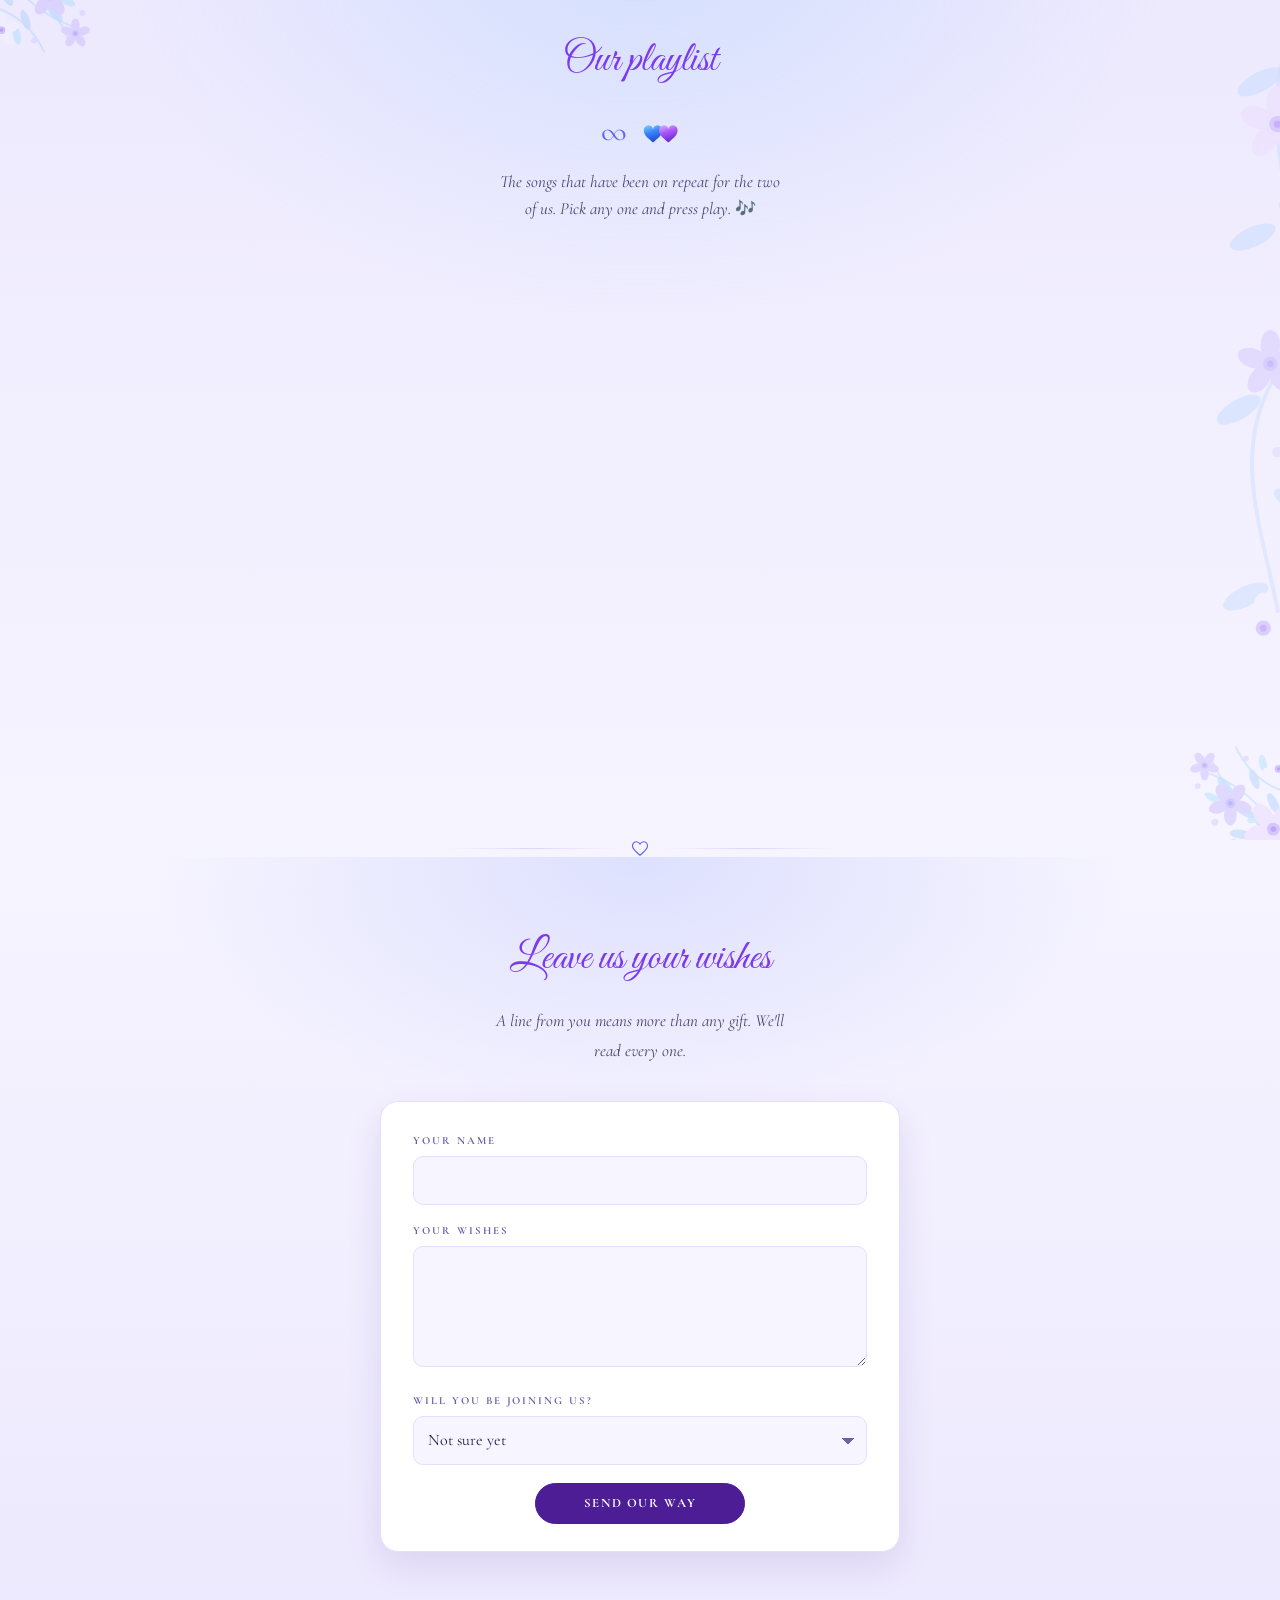
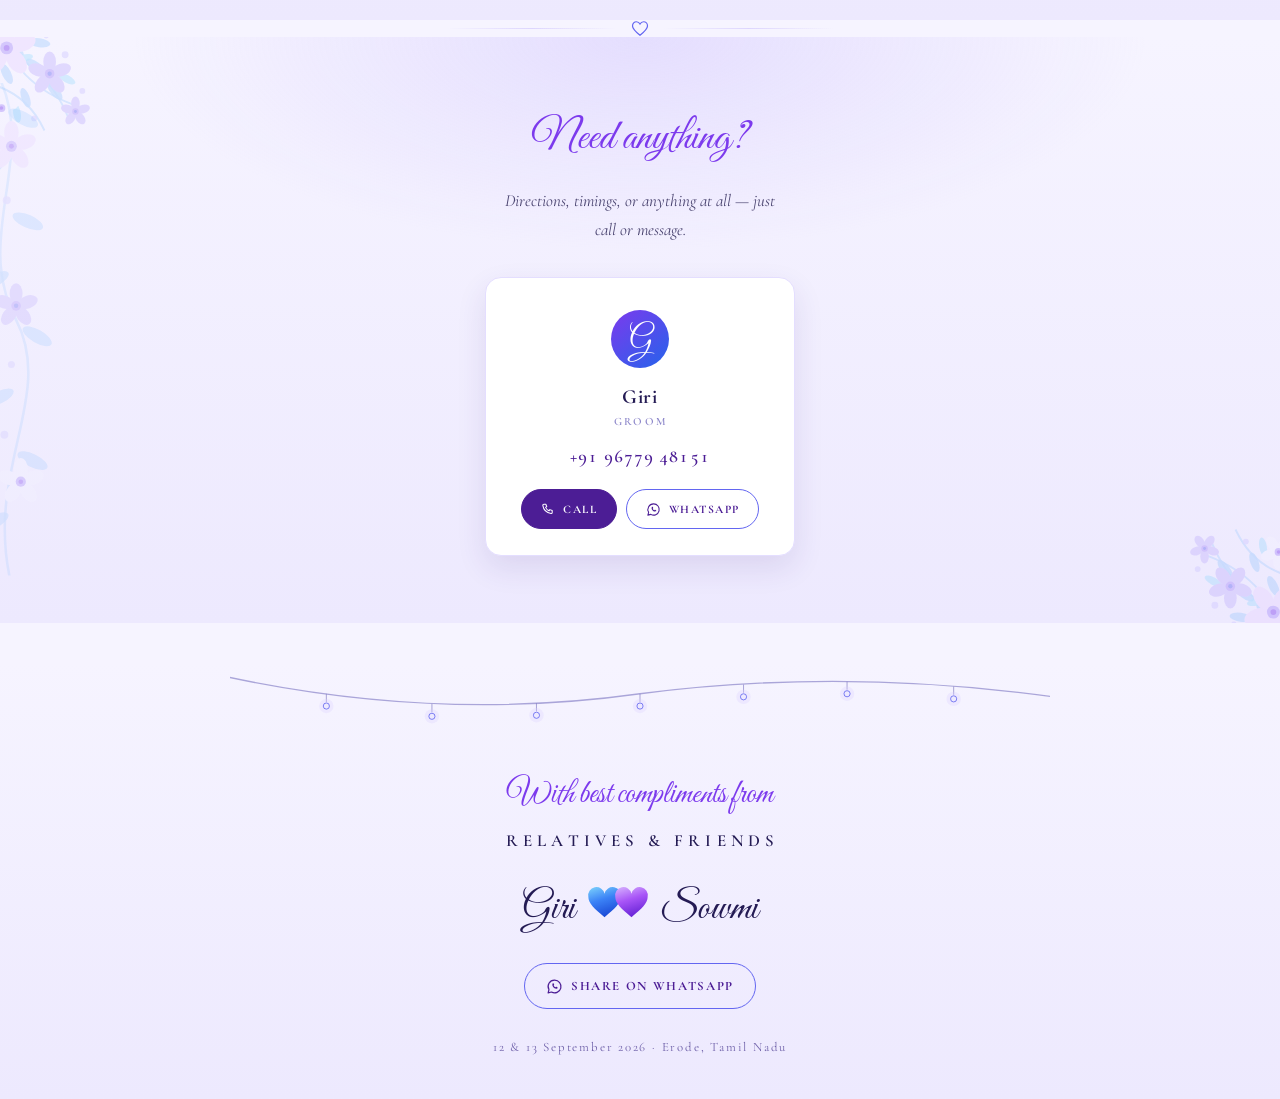
==== commit 0fabeefc: "Add a wishes form that writes into a Google Sheet A name, a message and an optional "will you be joi" ====
--- a/index.html
+++ b/index.html
@@ -726,6 +726,56 @@
     </div>
   </section>
 
+
+  <div class="sep" aria-hidden="true">
+    <span class="line"></span>
+    <svg viewBox="0 0 24 22" width="18" height="17" focusable="false">
+      <path d="M12 20 C6 15 2 11.5 2 7.5 C2 4.4 4.4 2 7.2 2 C9.2 2 11 3.2 12 5 C13 3.2 14.8 2 16.8 2 C19.6 2 22 4.4 22 7.5 C22 11.5 18 15 12 20 Z" fill="none" stroke="var(--accent-2)" stroke-width="1.6"/>
+    </svg>
+    <span class="line"></span>
+  </div>
+
+  <section class="wishes" id="wishes">
+    <div class="wrap">
+      <h2 class="script-h reveal" data-i18n="wishesH">Leave us your wishes</h2>
+      <p class="wishes-sub reveal" data-i18n="wishesSub">A line from you means more than any gift. We'll read every one.</p>
+
+      <form class="wish-form reveal" id="wishForm" novalidate>
+        <div class="wf-row">
+          <label class="wf-label" for="wfName" data-i18n="wfName">Your name</label>
+          <input class="wf-input" id="wfName" name="name" type="text" maxlength="120"
+                 autocomplete="name" required>
+        </div>
+
+        <div class="wf-row">
+          <label class="wf-label" for="wfWish" data-i18n="wfWish">Your wishes</label>
+          <textarea class="wf-input wf-area" id="wfWish" name="wish" rows="4"
+                    maxlength="2000" required></textarea>
+        </div>
+
+        <div class="wf-row">
+          <label class="wf-label" for="wfJoin" data-i18n="wfJoin">Will you be joining us?</label>
+          <select class="wf-input wf-select" id="wfJoin" name="joining">
+            <option value="" data-i18n="wfJoinBlank">Not sure yet</option>
+            <option value="both" data-i18n="wfJoinBoth">Both days</option>
+            <option value="reception" data-i18n="wfJoinRec">Reception only</option>
+            <option value="muhurtham" data-i18n="wfJoinMuh">Muhurtham only</option>
+            <option value="cannot" data-i18n="wfJoinNo">Sending love from afar</option>
+          </select>
+        </div>
+
+        <!-- honeypot: hidden from guests, so anything in it came from a bot -->
+        <div class="wf-trap" aria-hidden="true">
+          <label for="wfTrap">Leave this empty</label>
+          <input id="wfTrap" name="trap" type="text" tabindex="-1" autocomplete="off">
+        </div>
+
+        <button class="btn solid wf-send" id="wfSend" type="submit" data-i18n="wfSend">Send our way</button>
+        <p class="wf-note" id="wfNote" role="status" aria-live="polite"></p>
+      </form>
+    </div>
+  </section>
+
   <div class="sep" aria-hidden="true">
     <span class="line"></span>
     <svg viewBox="0 0 24 22" width="18" height="17" focusable="false">
@@ -822,6 +872,7 @@
 <script src="./js/crackers.js" defer></script>
 <script src="./js/invitation.js" defer></script>
 <script src="./js/appearance.js" defer></script>
+<script src="./js/wishes.js" defer></script>
 <script src="./js/burst.js" defer></script>
 </body>
 </html>
--- a/css/style.css
+++ b/css/style.css
@@ -1493,3 +1493,107 @@
 @media (prefers-reduced-motion: reduce) {
   .intro { display: none !important; }
 }
+
+/* ————— wishes form ————— */
+.wishes {
+  background:
+    radial-gradient(58% 52% at 50% 0%, var(--wash-c), transparent 66%),
+    linear-gradient(var(--bg), var(--bg-2));
+}
+.wishes-sub {
+  max-width: 42ch;
+  margin: -1.2rem auto 2.2rem;
+  font-style: italic;
+  line-height: 1.75;
+}
+.wish-form {
+  max-width: 520px;
+  margin: 0 auto;
+  padding: 1.9rem clamp(1.1rem, 4vw, 2rem) 1.7rem;
+  border: 1px solid var(--line);
+  border-radius: 18px;
+  background: var(--panel);
+  box-shadow: 0 14px 36px var(--shadow);
+  text-align: left;
+}
+.wf-row { margin-bottom: 1.1rem; }
+.wf-label {
+  display: block;
+  margin-bottom: .38rem;
+  font-size: .68rem;
+  font-weight: 700;
+  letter-spacing: .18em;
+  text-transform: uppercase;
+  color: var(--ink-500);
+}
+[data-lang="ta"] .wf-label {
+  font-family: var(--tamil);
+  letter-spacing: .02em; text-transform: none; font-size: .84rem;
+}
+.wf-input {
+  width: 100%;
+  padding: .72rem .85rem;
+  border: 1px solid var(--line);
+  border-radius: 10px;
+  background: var(--bg-soft);
+  color: var(--ink-900);
+  font-family: var(--serif);
+  font-size: 1rem;
+  line-height: 1.5;
+  transition: border-color .18s ease, box-shadow .18s ease;
+}
+.wf-input::placeholder { color: var(--muted); }
+.wf-input:focus {
+  outline: none;
+  border-color: var(--accent);
+  box-shadow: 0 0 0 3px var(--ghost-hover);
+}
+.wf-area { resize: vertical; min-height: 108px; }
+.wf-select { appearance: none; cursor: pointer;
+  /* the caret is drawn here rather than left to the OS, which renders it in a
+     colour we do not control and that vanishes on the dark theme */
+  background-image: linear-gradient(45deg, transparent 49%, var(--ink-500) 50%),
+                    linear-gradient(-45deg, transparent 49%, var(--ink-500) 50%);
+  background-size: 6px 6px, 6px 6px;
+  background-position: calc(100% - 18px) 52%, calc(100% - 12px) 52%;
+  background-repeat: no-repeat;
+  padding-right: 2.4rem;
+}
+/* off-screen rather than display:none — a bot reading the DOM still finds it,
+   but no guest and no screen reader is offered it */
+.wf-trap { position: absolute; left: -9999px; width: 1px; height: 1px; overflow: hidden; }
+
+/* deliberately not full width: the language toggle and theme button float in
+   the bottom corners, and a full-width primary action runs straight underneath
+   them whenever it lands near the foot of the viewport */
+.wf-send {
+  display: flex;
+  width: auto;
+  min-width: 210px;
+  justify-content: center;
+  margin: .5rem auto 0;
+  cursor: pointer;
+}
+.wf-send:disabled { opacity: .6; cursor: default; transform: none; }
+.wish-form.is-sent .wf-send { display: none; }
+
+.wf-note {
+  margin-top: .9rem;
+  font-size: .9rem;
+  line-height: 1.6;
+  min-height: 1.2em;
+}
+.wf-note:empty { margin-top: 0; min-height: 0; }
+.wf-note.is-good { color: var(--accent); font-style: italic; }
+.wf-note.is-bad  { color: var(--ink-700); }
+.wf-note.is-busy { color: var(--ink-500); font-style: italic; }
+.wf-note a { color: var(--accent); }
+
+/* While a guest is typing, the phone keyboard pushes the form up so the send
+   button and the two floating corner controls end up in the same strip of
+   screen. Get the controls out of the way until they are done. */
+/* the transition lives on the elements themselves, not inside the conditional
+   block, so they fade out and back in rather than only out */
+.lang, .appear { transition: opacity .22s ease; }
+[data-typing="1"] .lang,
+[data-typing="1"] .appear { opacity: 0; pointer-events: none; }
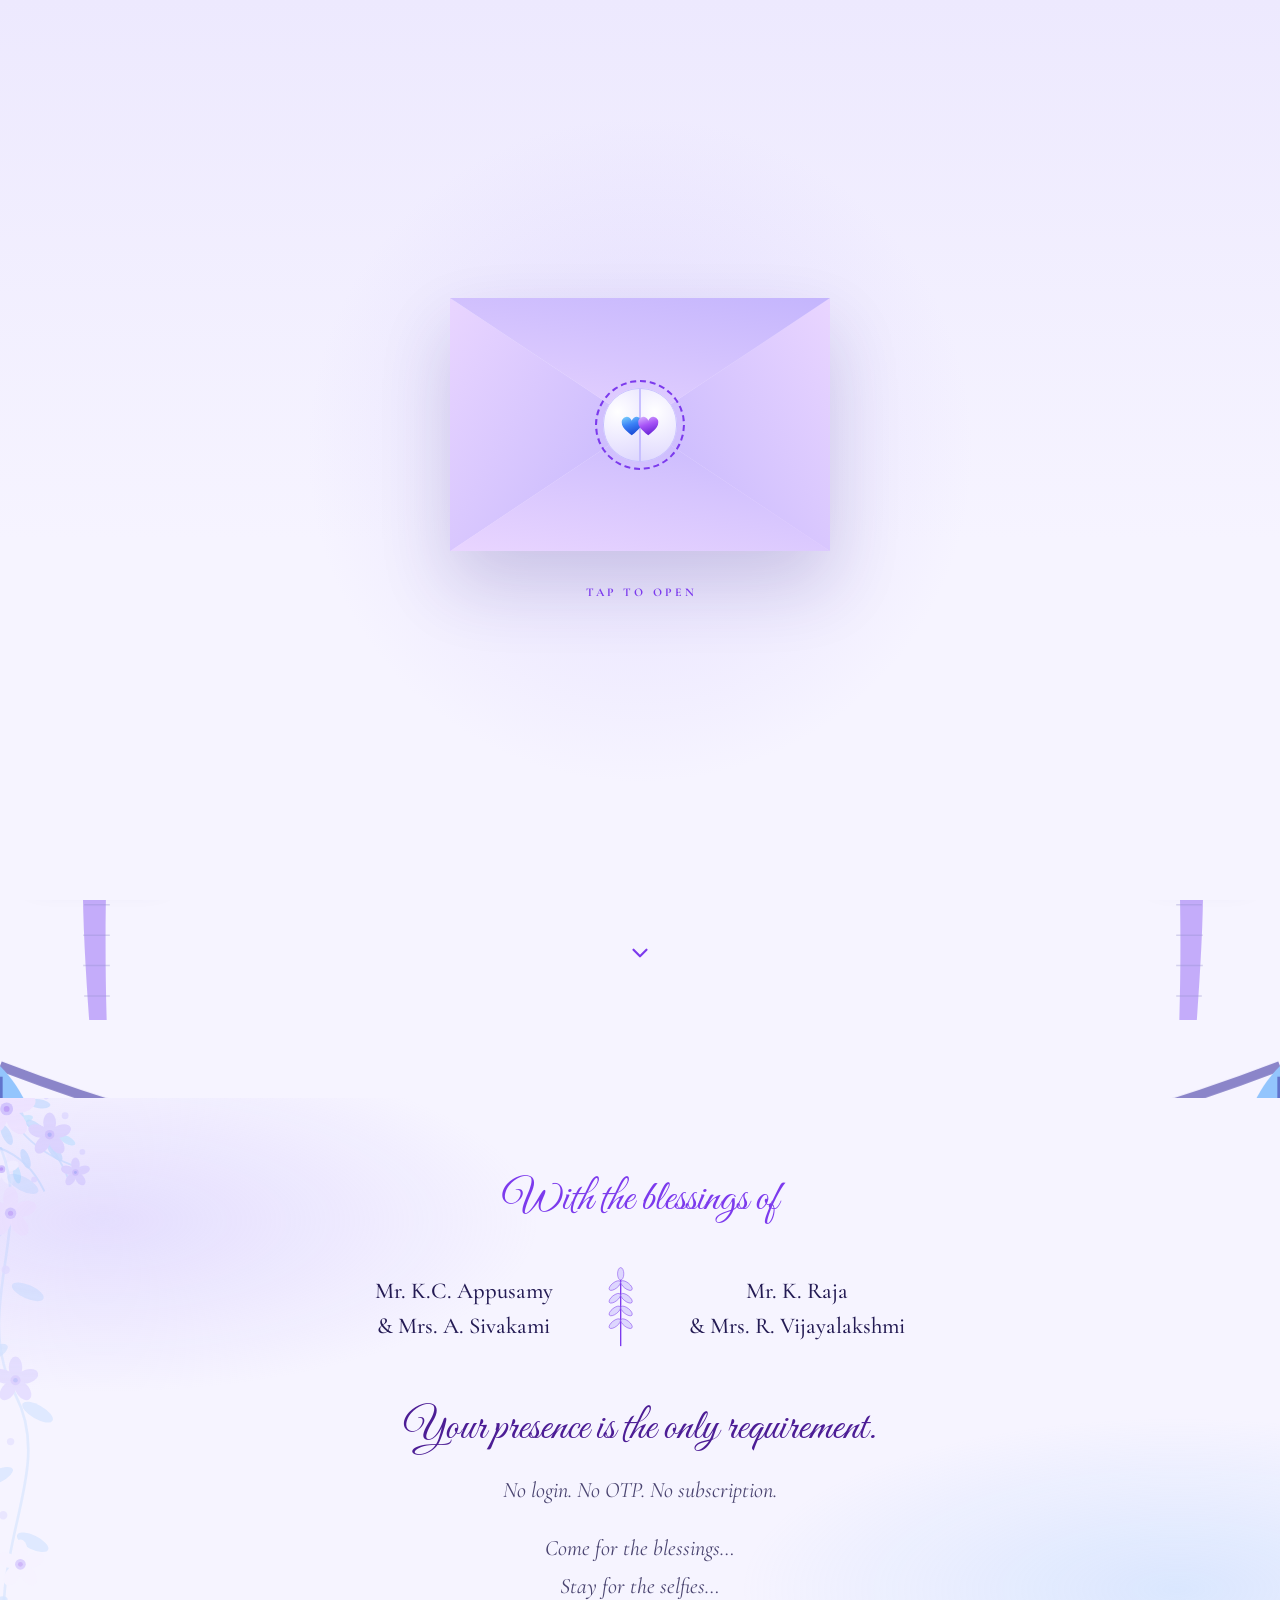
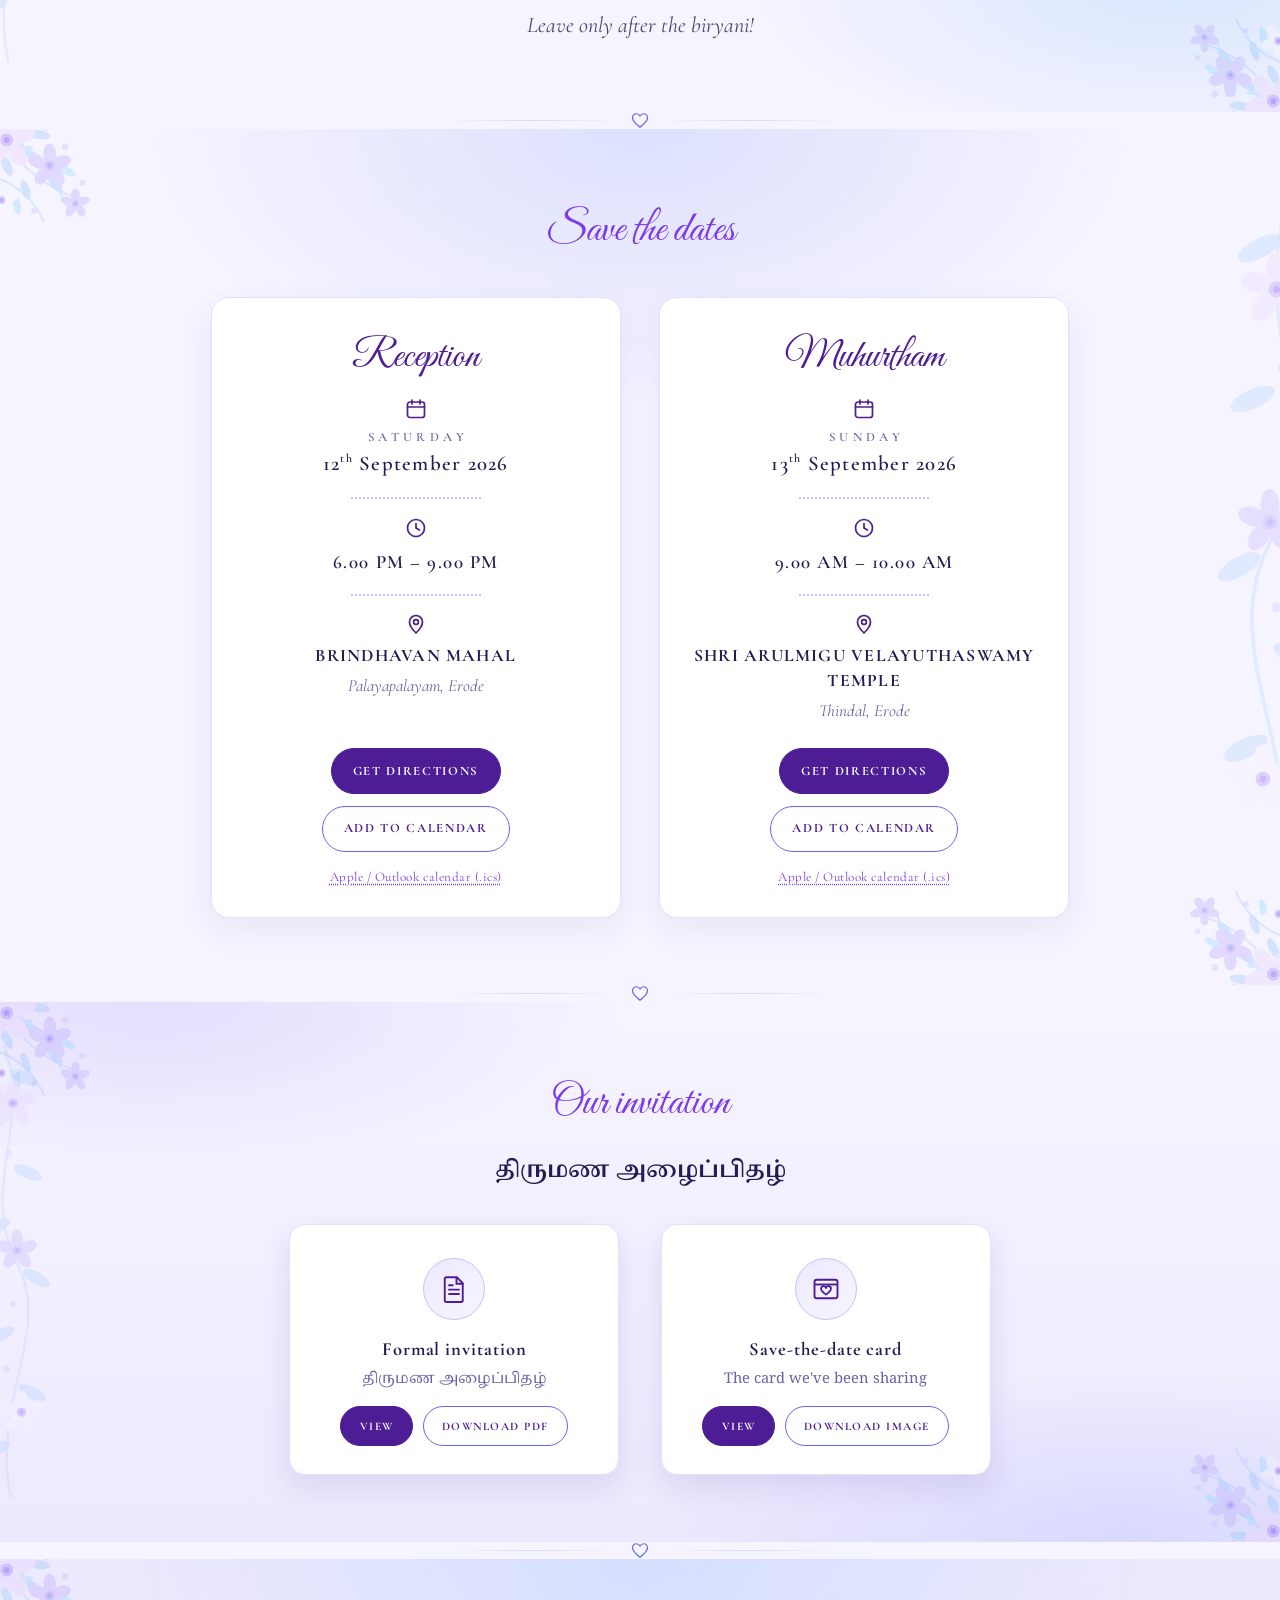
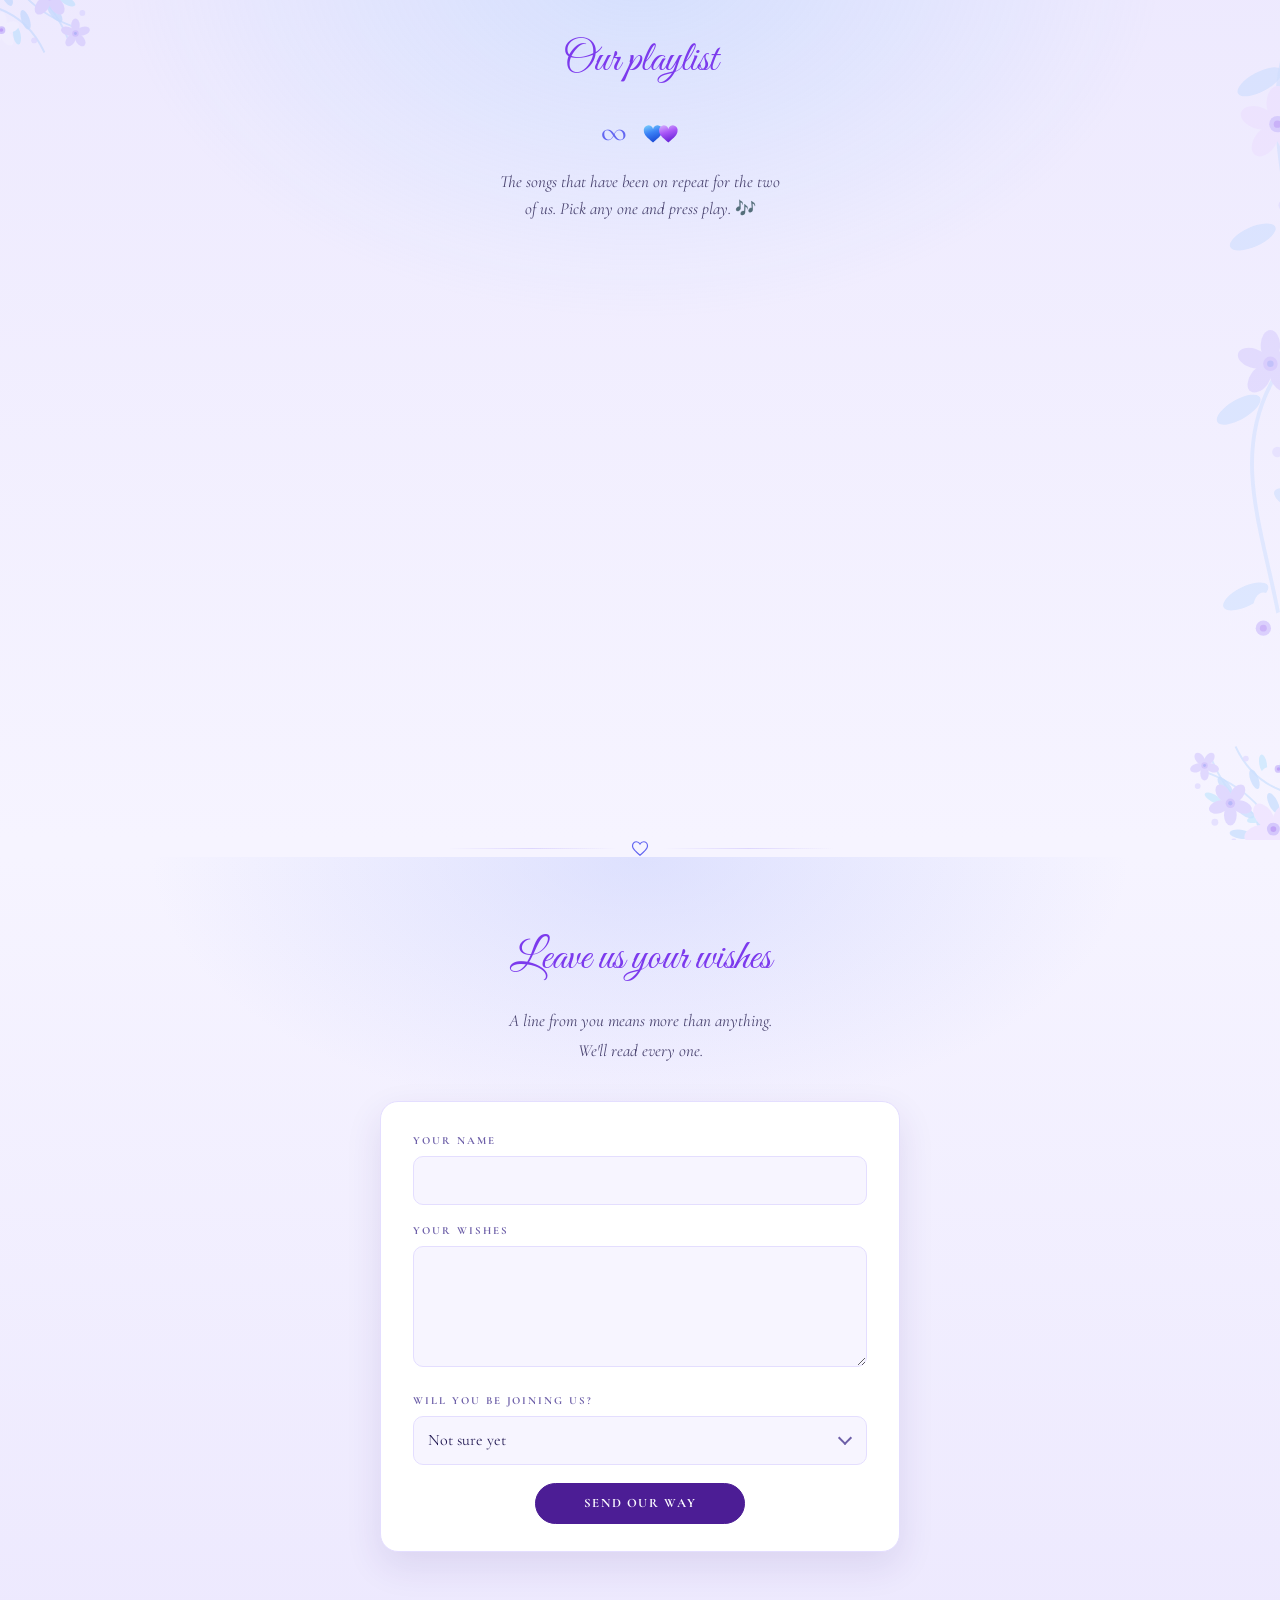
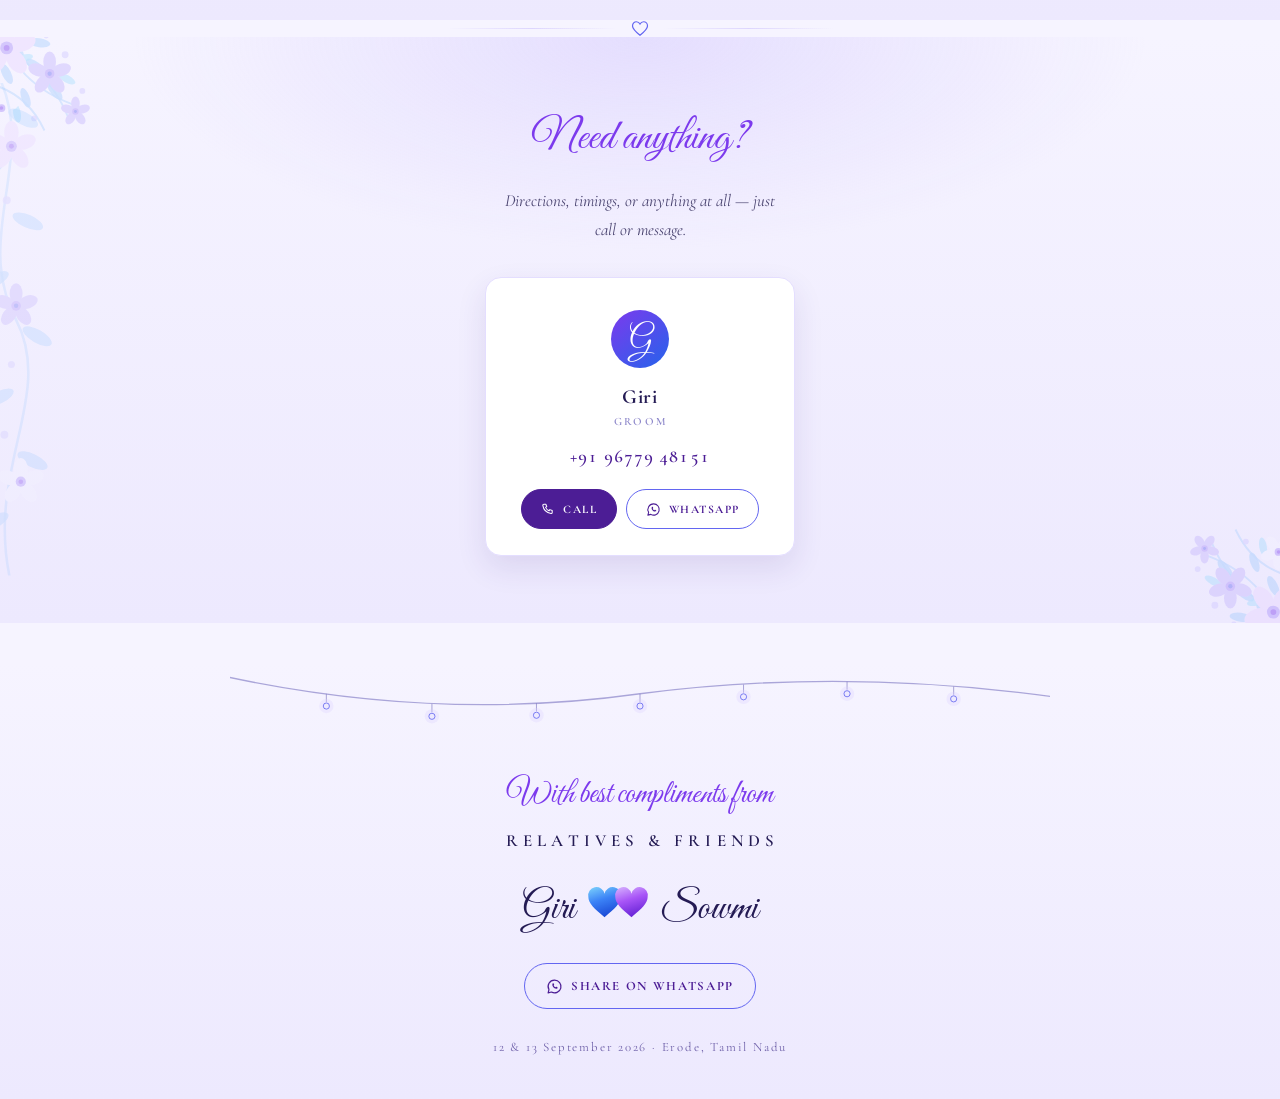
==== commit fd7ddf4f: "Reword the wishes line: "any gift" becomes "anything" Changed in three places, not one: the English " ====
--- a/index.html
+++ b/index.html
@@ -738,7 +738,7 @@
   <section class="wishes" id="wishes">
     <div class="wrap">
       <h2 class="script-h reveal" data-i18n="wishesH">Leave us your wishes</h2>
-      <p class="wishes-sub reveal" data-i18n="wishesSub">A line from you means more than any gift. We'll read every one.</p>
+      <p class="wishes-sub reveal" data-i18n="wishesSub">A line from you means more than anything. We'll read every one.</p>
 
       <form class="wish-form reveal" id="wishForm" novalidate>
         <div class="wf-row">
--- a/css/style.css
+++ b/css/style.css
@@ -473,11 +473,11 @@
 }
 
 /* ————— sections ————— */
-section { position: relative; padding: 4.2rem 0; overflow: hidden; }
+section { position: relative; padding: 4.2rem 0; }
 
 /* ————— corner sprays & edge vines ————— */
 /* behind the section's own text but above its wash; the wrap sits at z-index 1 */
-.flora { position: absolute; inset: 0; pointer-events: none; z-index: 0; }
+.flora { position: absolute; inset: 0; overflow: hidden; pointer-events: none; z-index: 0; }
 section > .wrap { position: relative; z-index: 1; }
 
 .spray {
@@ -1549,16 +1549,7 @@
   box-shadow: 0 0 0 3px var(--ghost-hover);
 }
 .wf-area { resize: vertical; min-height: 108px; }
-.wf-select { appearance: none; cursor: pointer;
-  /* the caret is drawn here rather than left to the OS, which renders it in a
-     colour we do not control and that vanishes on the dark theme */
-  background-image: linear-gradient(45deg, transparent 49%, var(--ink-500) 50%),
-                    linear-gradient(-45deg, transparent 49%, var(--ink-500) 50%);
-  background-size: 6px 6px, 6px 6px;
-  background-position: calc(100% - 18px) 52%, calc(100% - 12px) 52%;
-  background-repeat: no-repeat;
-  padding-right: 2.4rem;
-}
+.wf-select { appearance: none; cursor: pointer; padding-right: 2.4rem; }
 /* off-screen rather than display:none — a bot reading the DOM still finds it,
    but no guest and no screen reader is offered it */
 .wf-trap { position: absolute; left: -9999px; width: 1px; height: 1px; overflow: hidden; }
@@ -1575,7 +1566,6 @@
   cursor: pointer;
 }
 .wf-send:disabled { opacity: .6; cursor: default; transform: none; }
-.wish-form.is-sent .wf-send { display: none; }
 
 .wf-note {
   margin-top: .9rem;
@@ -1597,3 +1587,75 @@
 .lang, .appear { transition: opacity .22s ease; }
 [data-typing="1"] .lang,
 [data-typing="1"] .appear { opacity: 0; pointer-events: none; }
+
+/* ————— the joining dropdown —————
+   A native <select> hands its open list to the operating system and <option>
+   takes no CSS anywhere, so the list is rebuilt as a real listbox. The native
+   select stays underneath as the value and the no-JS fallback. */
+.dd { position: relative; }
+.dd-native {
+  position: absolute;
+  opacity: 0;
+  pointer-events: none;
+  width: 100%;
+  height: 100%;
+  left: 0; top: 0;
+}
+.dd-btn {
+  position: relative;
+  display: block;
+  width: 100%;
+  text-align: left;
+  cursor: pointer;
+  padding-right: 2.6rem;
+}
+/* the caret, drawn rather than left to the OS — which picks a colour we do not
+   control and loses it entirely against the dark theme */
+.dd-btn::after {
+  content: '';
+  position: absolute;
+  right: 1rem; top: 50%;
+  width: 8px; height: 8px;
+  border-right: 2px solid var(--ink-500);
+  border-bottom: 2px solid var(--ink-500);
+  transform: translateY(-70%) rotate(45deg);
+  transition: transform .2s ease;
+}
+.dd.is-open .dd-btn::after { transform: translateY(-20%) rotate(225deg); }
+.dd.is-open .dd-btn { border-color: var(--accent); box-shadow: 0 0 0 3px var(--ghost-hover); }
+
+.dd-list {
+  position: absolute;
+  left: 0; right: 0;
+  top: calc(100% + 6px);
+  z-index: 20;
+  margin: 0;
+  padding: .35rem;
+  list-style: none;
+  max-height: 260px;
+  overflow-y: auto;
+  border: 1px solid var(--line);
+  border-radius: 12px;
+  background: var(--panel);
+  box-shadow: 0 16px 40px var(--shadow-lg);
+  animation: dd-in .16s ease both;
+}
+.dd-list[hidden] { display: none; }
+.dd.drop-up .dd-list { top: auto; bottom: calc(100% + 6px); }
+@keyframes dd-in {
+  from { opacity: 0; transform: translateY(-5px); }
+  to   { opacity: 1; transform: none; }
+}
+.dd-opt {
+  padding: .62rem .8rem;
+  border-radius: 8px;
+  font-family: var(--serif);
+  font-size: 1rem;
+  color: var(--ink-900);
+  cursor: pointer;
+}
+[data-lang="ta"] .dd-opt,
+[data-lang="ta"] .dd-btn { font-family: var(--tamil); }
+.dd-opt:hover, .dd-opt.cursor { background: var(--ghost-hover); }
+.dd-opt.on { color: var(--accent); font-weight: 600; }
+.dd-opt.on::after { content: ' ✓'; }
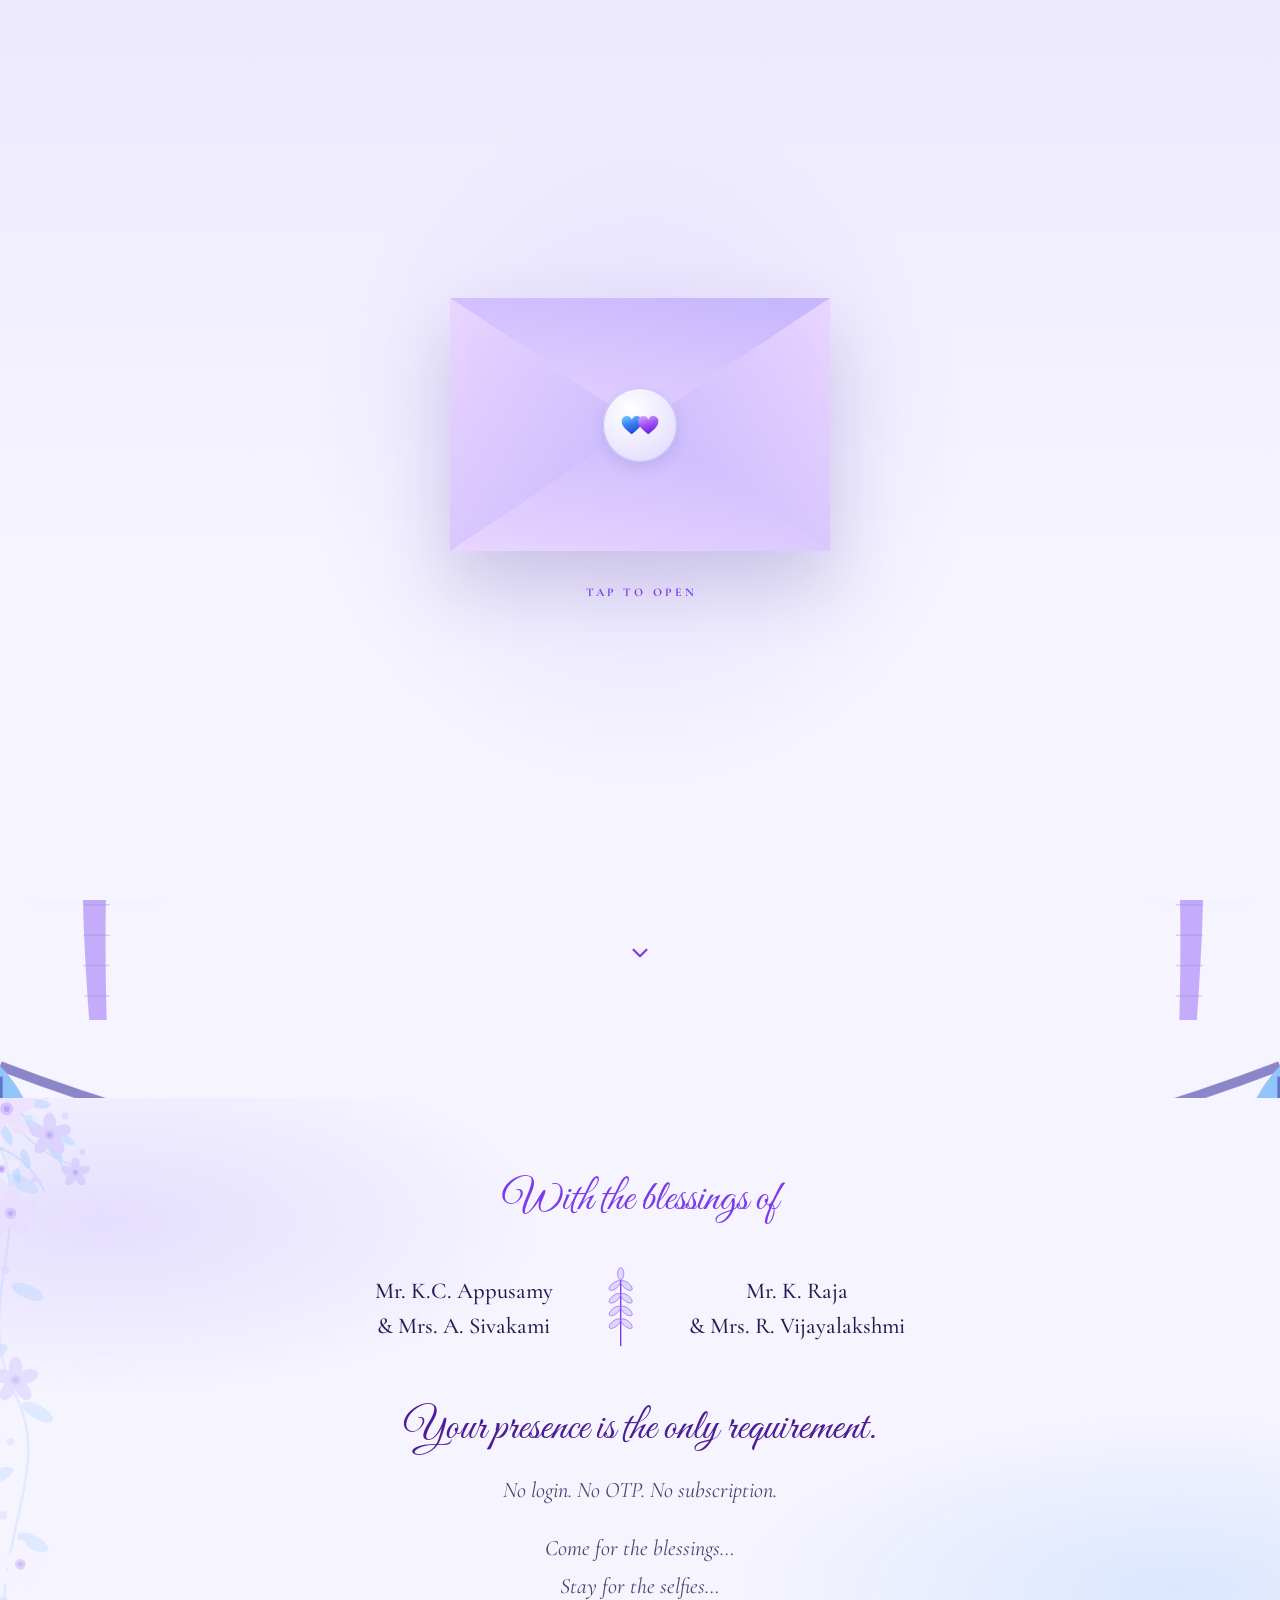
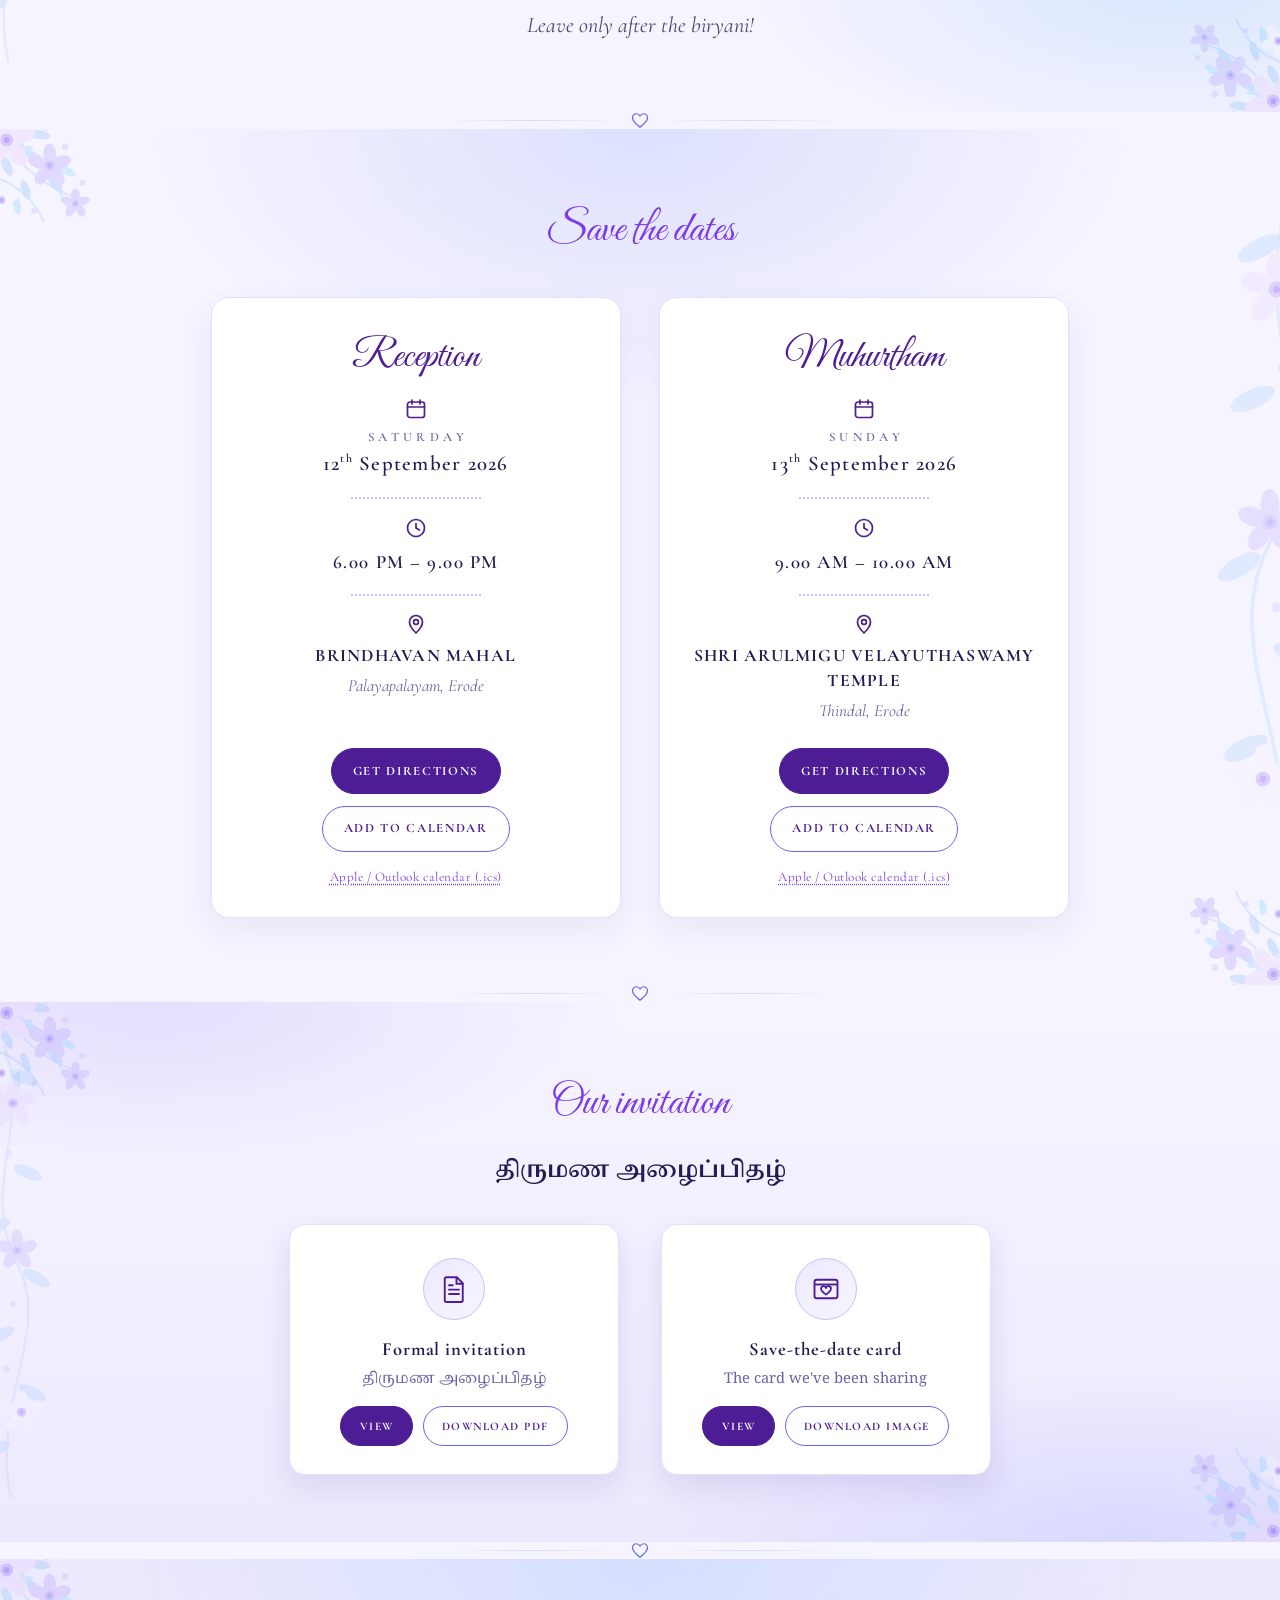
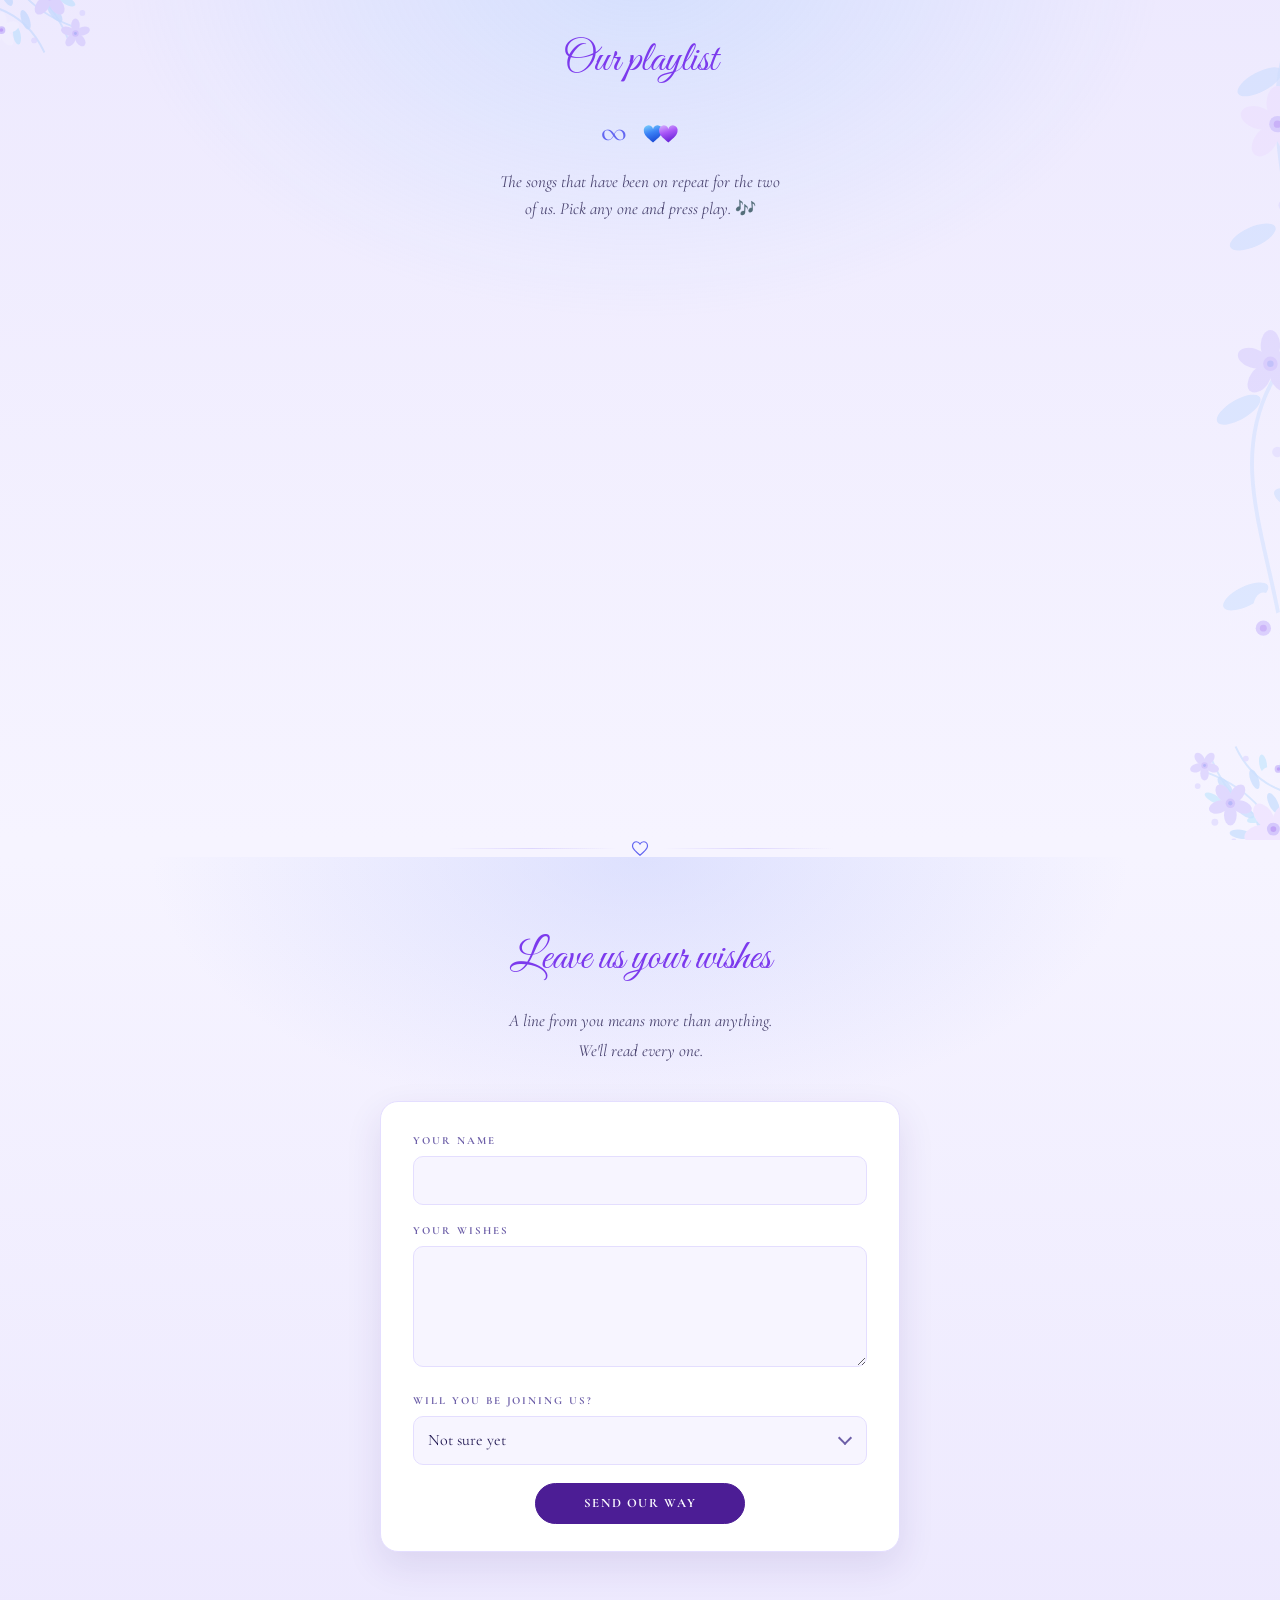
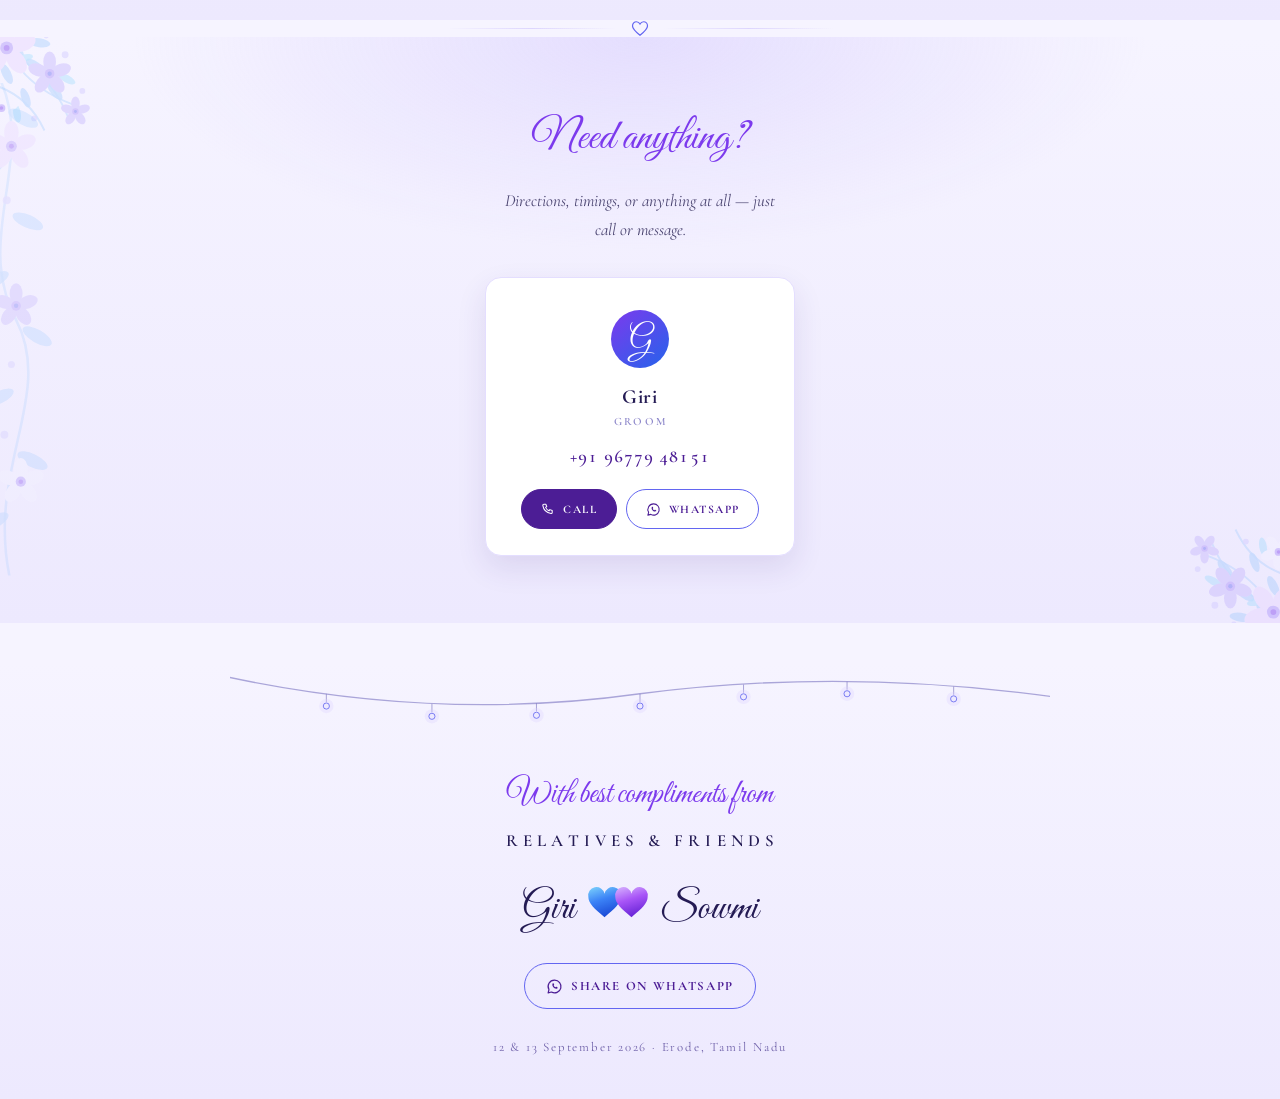
==== commit f87566e6: "Lift the seal away whole instead of cracking it in two Splitting the disc down the middle also split" ====
--- a/index.html
+++ b/index.html
@@ -100,8 +100,9 @@
       <span class="flap ft" aria-hidden="true"></span>
 
       <button class="seal" id="envOpen" type="button" aria-describedby="introHint">
-        <span class="seal-half sh-l"><svg viewBox="0 0 46 27" aria-hidden="true"><path fill="url(#heart-blue)" d="M13 25.4 C5.3 19 1 15 1 10.4 A5.9 5.9 0 0 1 13 7.9 A5.9 5.9 0 0 1 25 10.4 C25 15 20.7 19 13 25.4 Z"/><path fill="url(#heart-purple)" d="M33 25.4 C25.3 19 21 15 21 10.4 A5.9 5.9 0 0 1 33 7.9 A5.9 5.9 0 0 1 45 10.4 C45 15 40.7 19 33 25.4 Z"/></svg></span>
-        <span class="seal-half sh-r"><svg viewBox="0 0 46 27" aria-hidden="true"><path fill="url(#heart-blue)" d="M13 25.4 C5.3 19 1 15 1 10.4 A5.9 5.9 0 0 1 13 7.9 A5.9 5.9 0 0 1 25 10.4 C25 15 20.7 19 13 25.4 Z"/><path fill="url(#heart-purple)" d="M33 25.4 C25.3 19 21 15 21 10.4 A5.9 5.9 0 0 1 33 7.9 A5.9 5.9 0 0 1 45 10.4 C45 15 40.7 19 33 25.4 Z"/></svg></span>
+        <span class="seal-face" aria-hidden="true">
+          <svg class="seal-mark" viewBox="0 0 46 27"><path fill="url(#heart-blue)" d="M13 25.4 C5.3 19 1 15 1 10.4 A5.9 5.9 0 0 1 13 7.9 A5.9 5.9 0 0 1 25 10.4 C25 15 20.7 19 13 25.4 Z"/><path fill="url(#heart-purple)" d="M33 25.4 C25.3 19 21 15 21 10.4 A5.9 5.9 0 0 1 33 7.9 A5.9 5.9 0 0 1 45 10.4 C45 15 40.7 19 33 25.4 Z"/></svg>
+        </span>
         <span class="seal-ring" aria-hidden="true"></span>
       </button>
     </div>
--- a/css/style.css
+++ b/css/style.css
@@ -1430,27 +1430,31 @@
   70%  { box-shadow: 0 0 0 22px var(--accent-soft); opacity: 0; }
   100% { opacity: 0; }
 }
-/* two half-discs that fly apart, each showing the same pair of hearts so the
-   crack looks like it splits the mark down the middle */
-.seal-half {
+/* One whole disc that is lifted away intact. It used to be two half-discs that
+   flew apart, which split the 💙💜 mark down the middle and read as two broken
+   hearts — precisely the wrong image for a wedding. Nothing breaks now: the
+   seal presses in, then peels up and away with the mark still whole. */
+.seal-face {
   position: absolute;
-  top: 0; height: 100%; width: 50%;
-  overflow: hidden;
-  background: radial-gradient(circle at 40% 32%, var(--panel), var(--accent-pale));
-  box-shadow: inset 0 0 0 1px var(--accent-soft);
-  transition: transform .75s cubic-bezier(.3,-.4,.6,1), opacity .6s .18s ease;
-}
-.seal-half svg { position: absolute; top: 50%; width: 38px; height: 23px; margin-top: -11px; }
-.sh-l { left: 0;  border-radius: 999px 0 0 999px; }
-.sh-r { right: 0; border-radius: 0 999px 999px 0; }
-/* seal is 74px, halves 37px, mark 38px centred: 37 - 19 = 18px from the left */
-.sh-l svg { left: 18px; }
-.sh-r svg { left: -19px; }
+  inset: 0;
+  border-radius: 50%;
+  display: grid;
+  place-items: center;
+  background: radial-gradient(circle at 38% 30%, var(--panel), var(--accent-pale));
+  box-shadow: inset 0 0 0 1px var(--accent-soft), 0 5px 14px var(--shadow);
+  transform-origin: 50% 85%;
+}
+.seal-mark { width: 38px; height: 23px; display: block; }
 
 .env.unseal .seal { animation: none; pointer-events: none; }
 .env.unseal .seal-ring { animation: none; opacity: 0; }
-.env.unseal .sh-l { transform: translate(-120px, 74px) rotate(-58deg); opacity: 0; }
-.env.unseal .sh-r { transform: translate(120px, 74px) rotate(58deg); opacity: 0; }
+.env.unseal .seal-face { animation: seal-peel .95s cubic-bezier(.3,.55,.28,1) forwards; }
+@keyframes seal-peel {
+  0%   { transform: scale(1) rotate(0deg); opacity: 1; }
+  14%  { transform: scale(.88) rotate(0deg); opacity: 1; }              /* pressed */
+  38%  { transform: translate3d(6px, -16px, 0) rotate(9deg) scale(1.02); opacity: 1; }
+  100% { transform: translate3d(74px, -118px, 0) rotate(38deg) scale(.46); opacity: 0; }
+}
 
 /* ——— hint ——— */
 .intro-hint {
@@ -1579,14 +1583,6 @@
 .wf-note.is-busy { color: var(--ink-500); font-style: italic; }
 .wf-note a { color: var(--accent); }
 
-/* While a guest is typing, the phone keyboard pushes the form up so the send
-   button and the two floating corner controls end up in the same strip of
-   screen. Get the controls out of the way until they are done. */
-/* the transition lives on the elements themselves, not inside the conditional
-   block, so they fade out and back in rather than only out */
-.lang, .appear { transition: opacity .22s ease; }
-[data-typing="1"] .lang,
-[data-typing="1"] .appear { opacity: 0; pointer-events: none; }
 
 /* ————— the joining dropdown —————
    A native <select> hands its open list to the operating system and <option>
